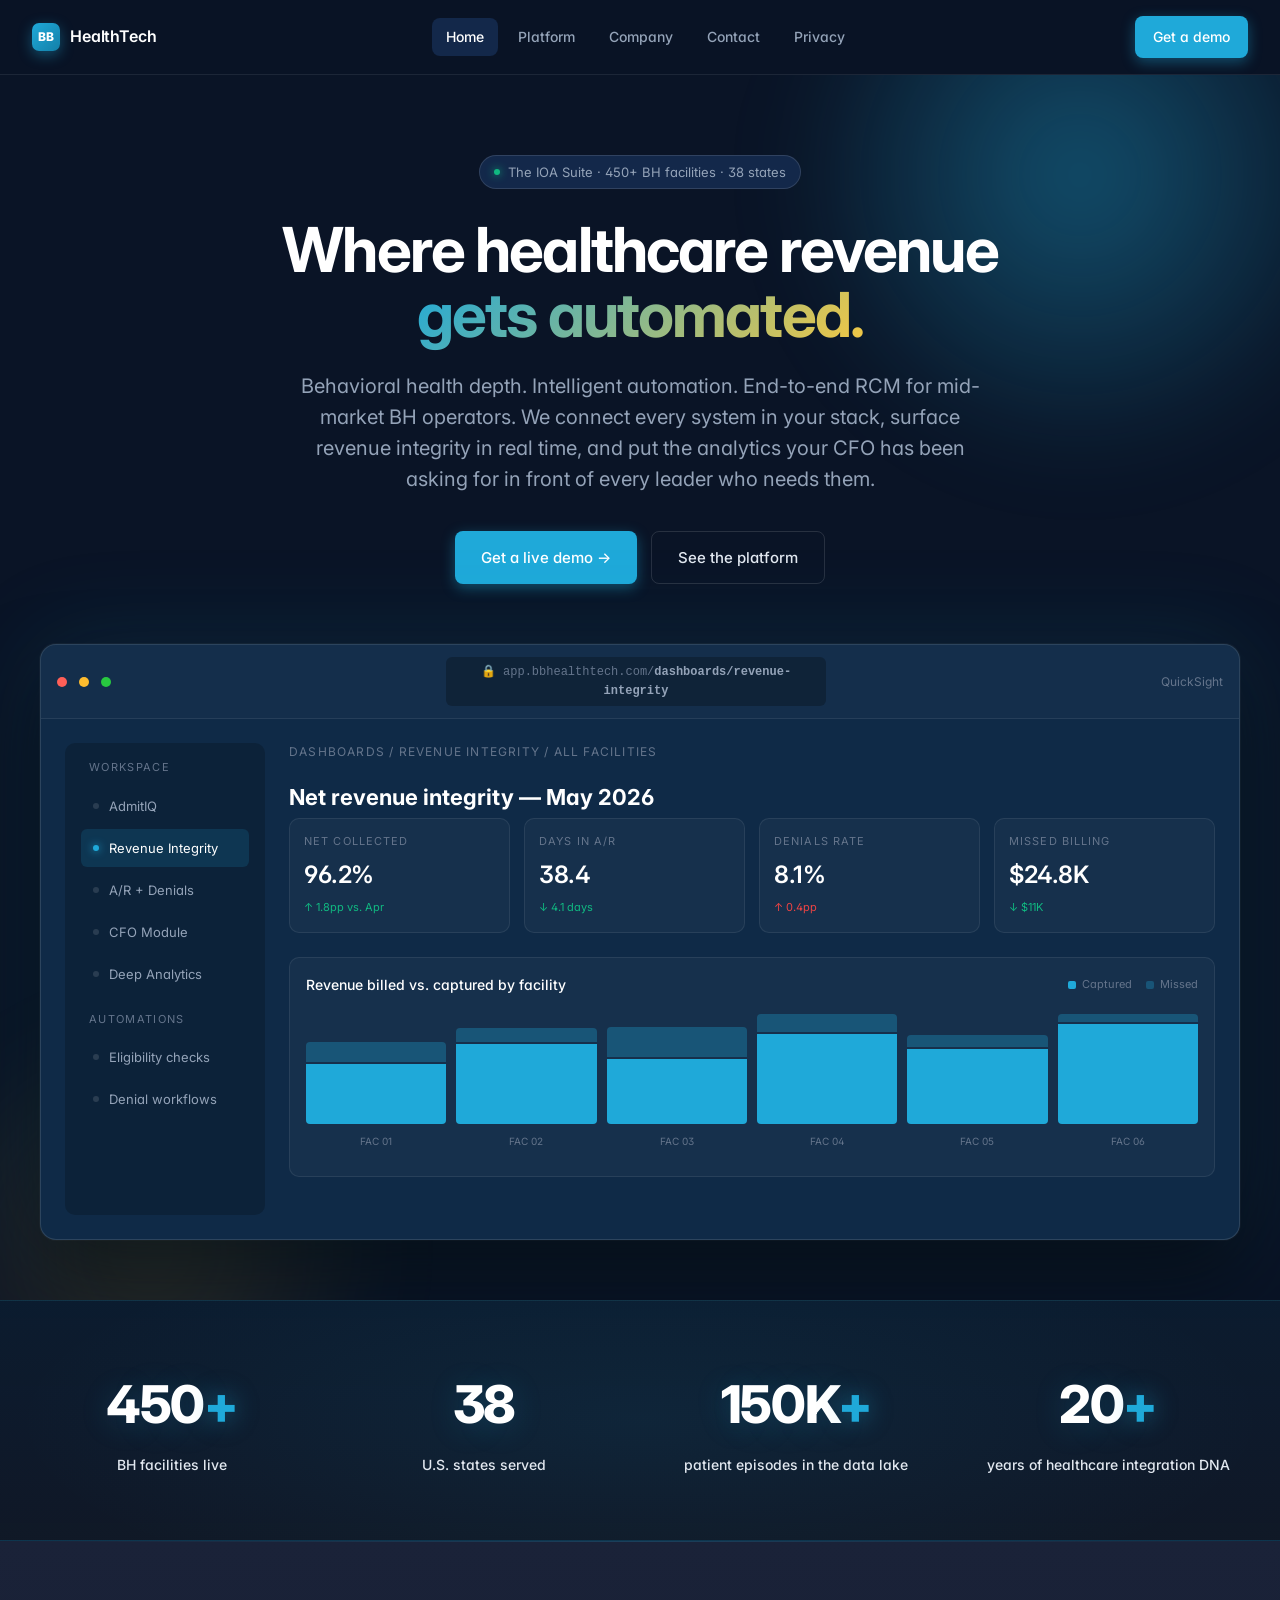
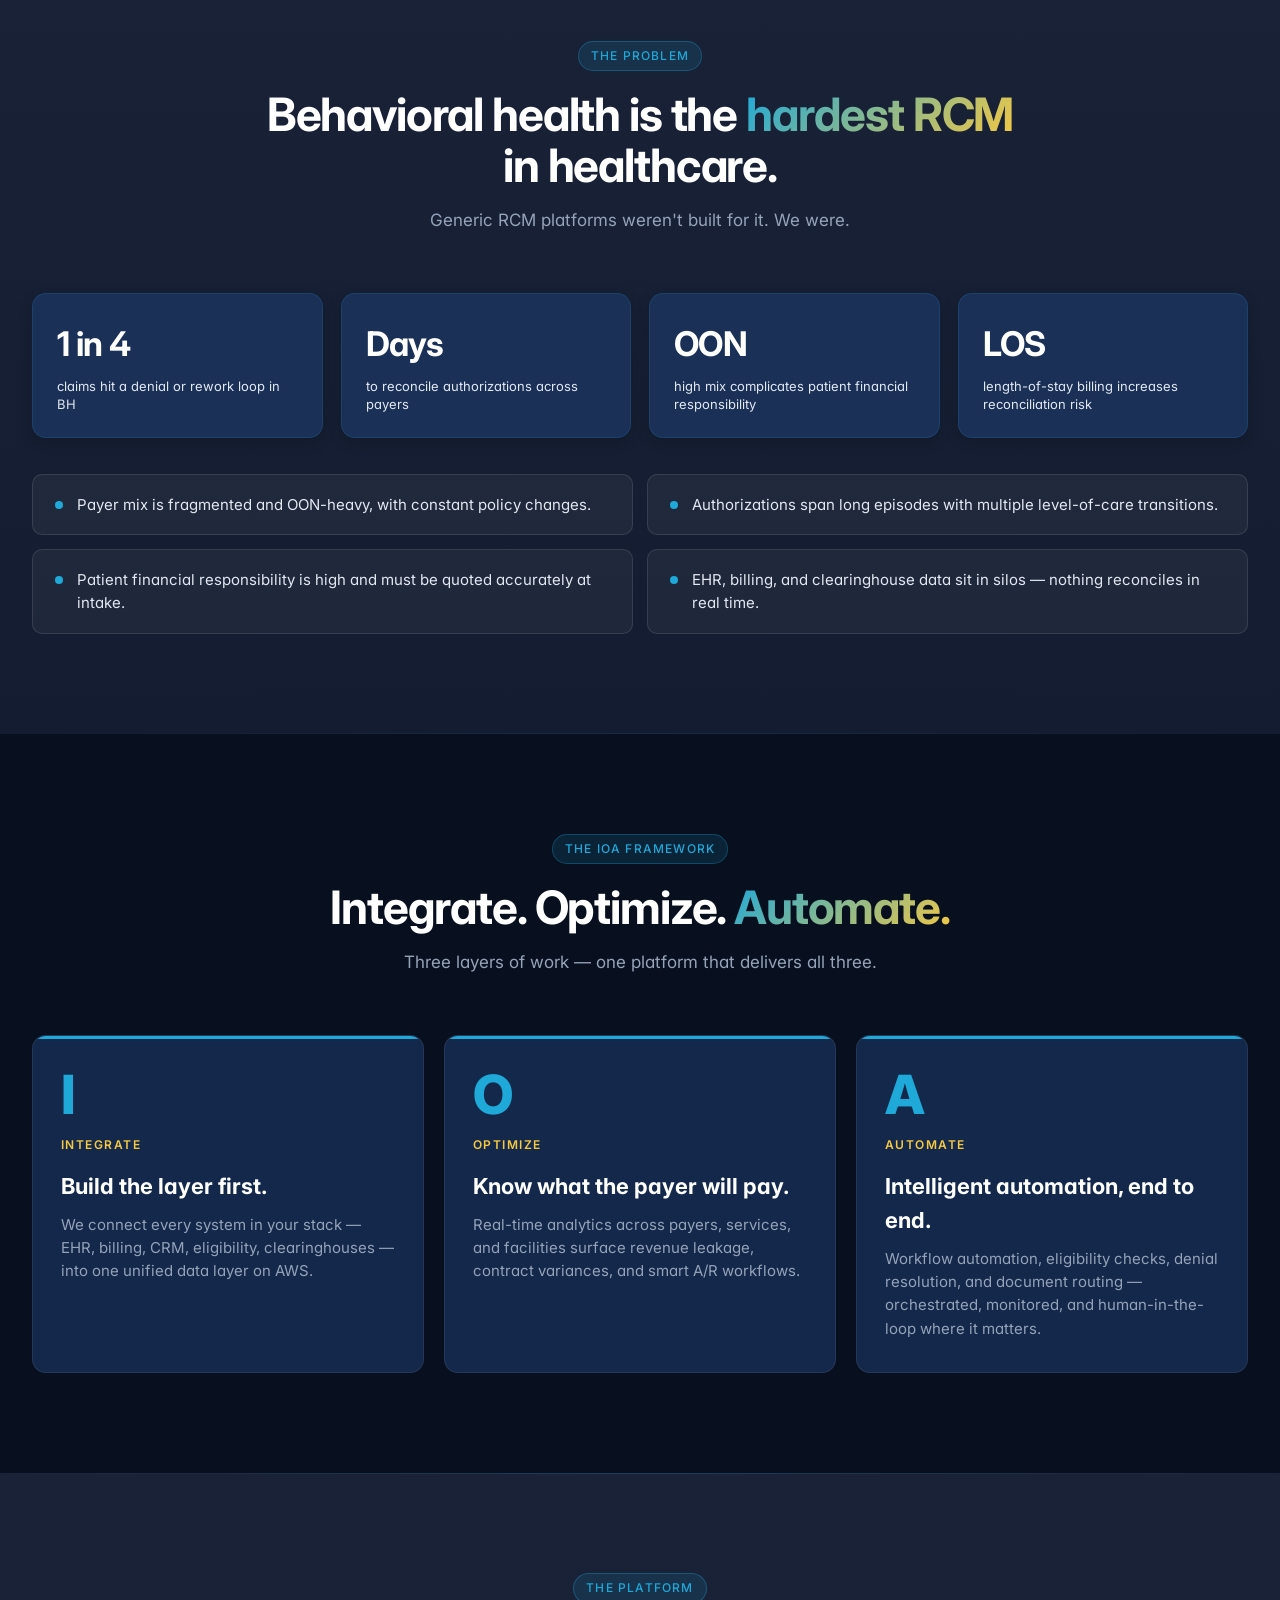
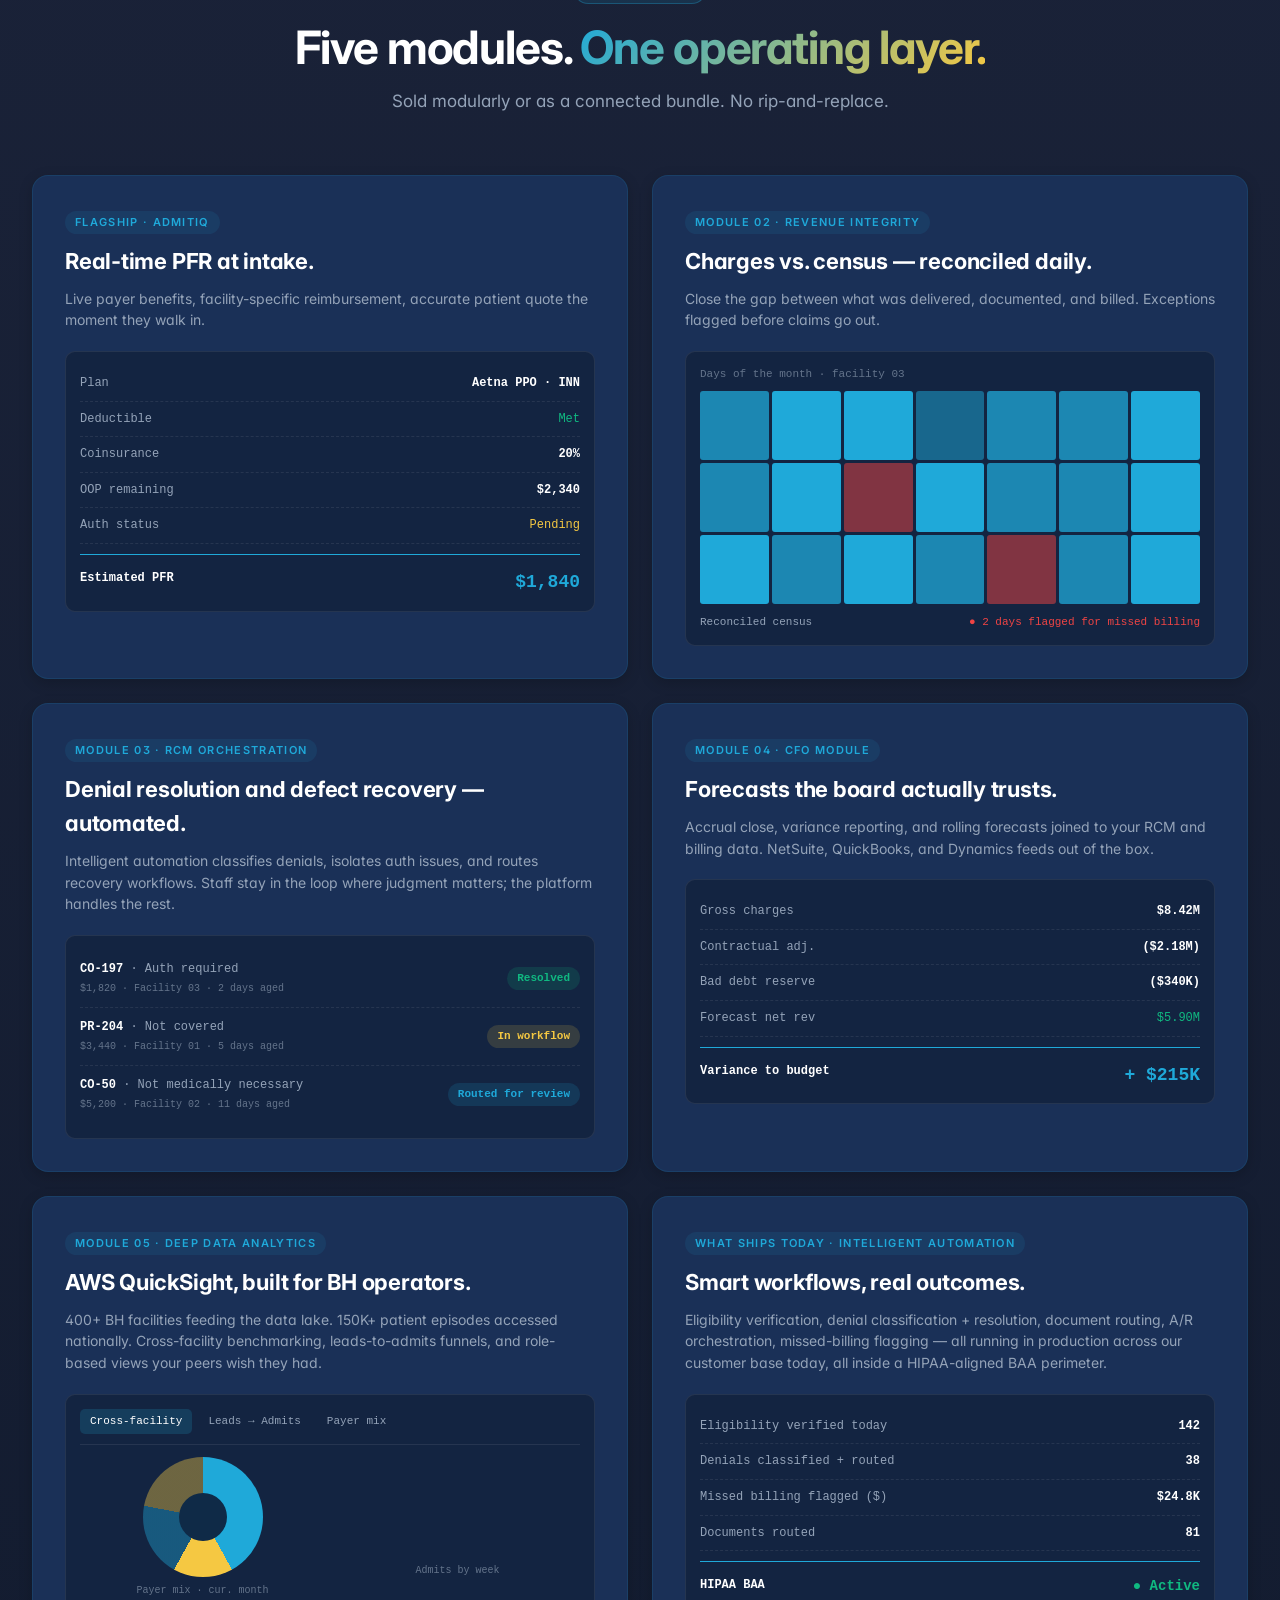
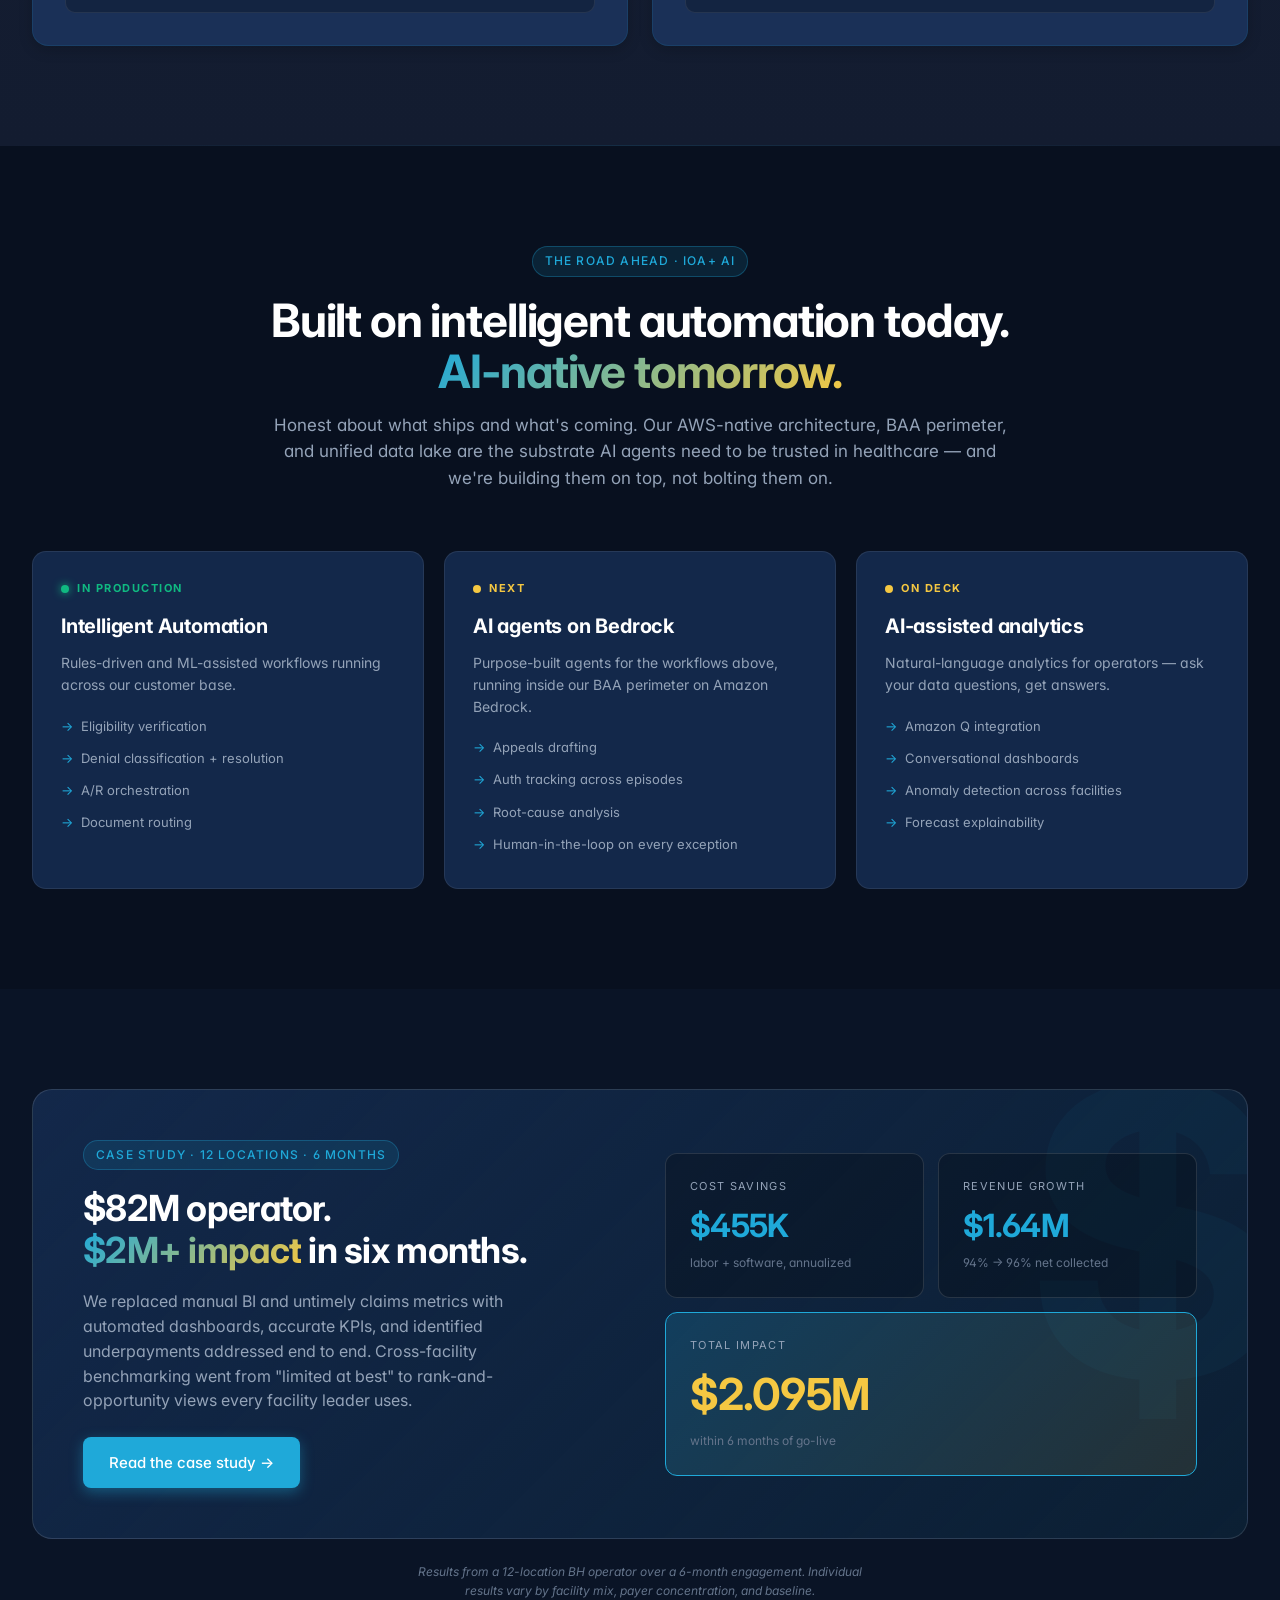
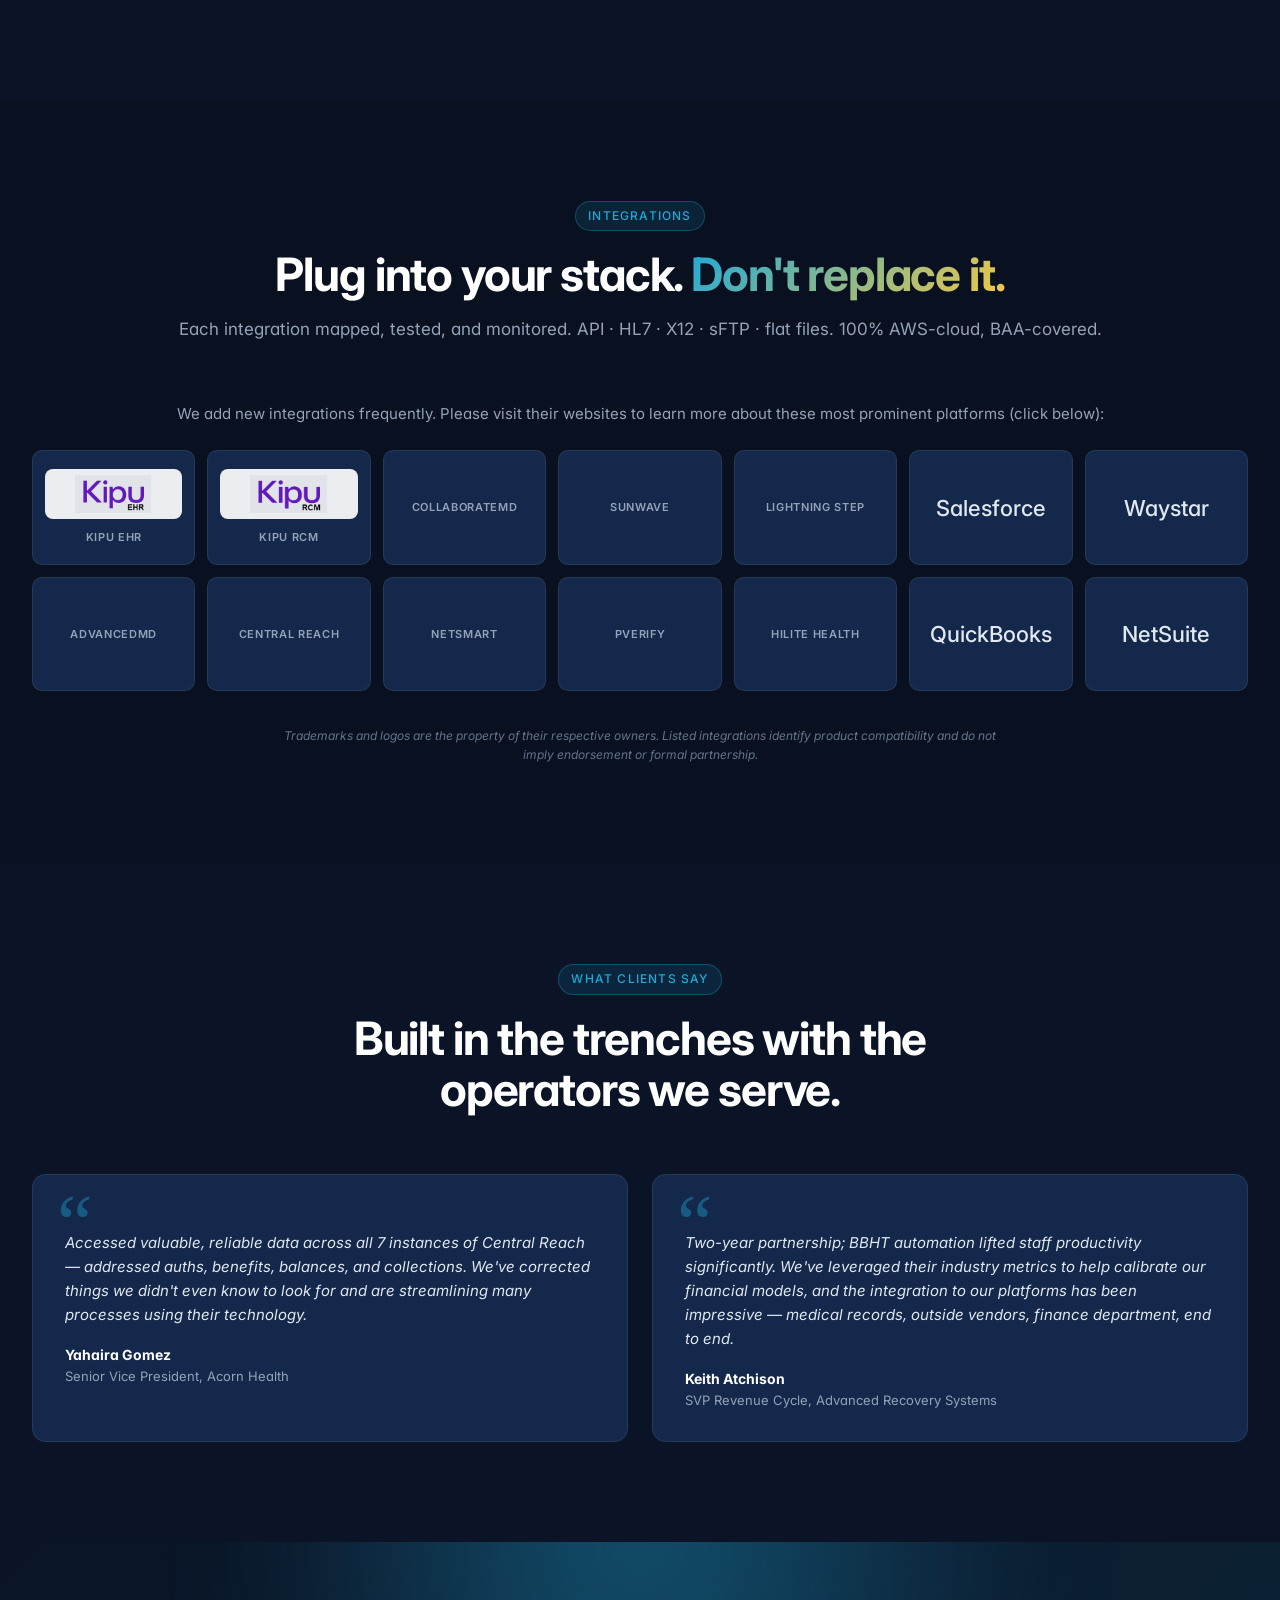
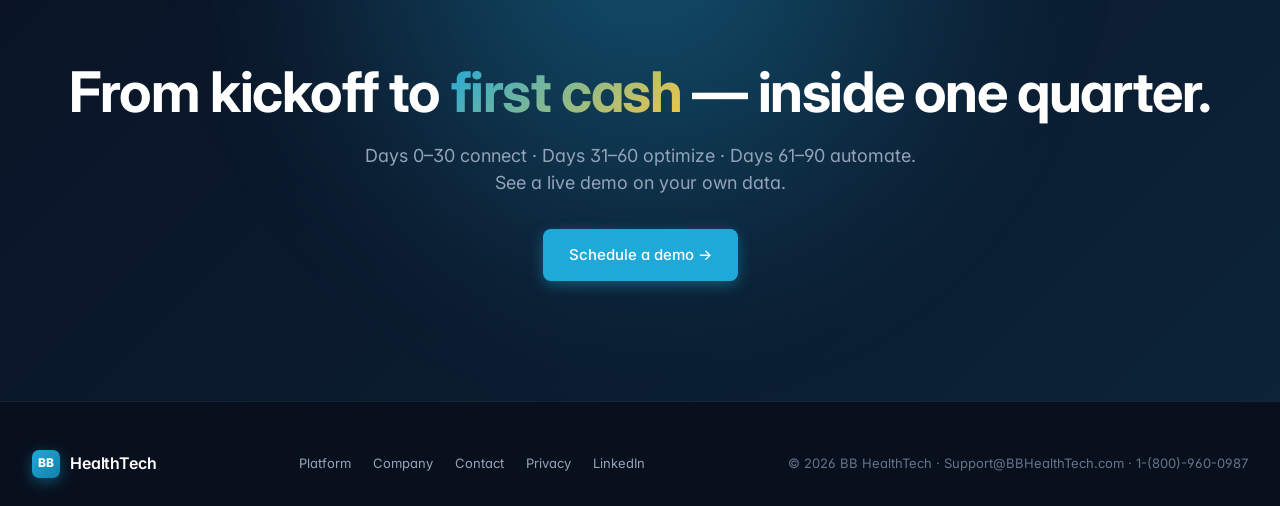
==== index.html @ cbfa1756 "v1.5 — lift Trust / Problem / Modules sections for readability; preserve hero + dashboard" ====
<!doctype html>
<html lang="en">
<head>
<meta charset="utf-8">
<meta name="viewport" content="width=device-width,initial-scale=1">
<title>BB HealthTech — Behavioral health RCM, intelligently automated.</title>
<meta name="description" content="BB HealthTech (BBHT) is the connected operating layer for mid-market behavioral health. 450+ facilities live. Intelligent automation, deep analytics, AWS-native, BAA-covered.">
<meta property="og:title" content="BB HealthTech — Behavioral health RCM, intelligently automated.">
<meta property="og:description" content="The IOA Suite — integrate, optimize, automate behavioral health revenue cycle. 450+ facilities, 38 states, 20+ years of integration DNA.">
<meta property="og:type" content="website">
<meta property="og:url" content="https://www.bbhealthtech.com/">
<link rel="canonical" href="https://www.bbhealthtech.com/">
<link rel="stylesheet" href="styles.css?v=17">
<link href="https://fonts.googleapis.com/css2?family=Inter:wght@400;500;600;700&display=swap" rel="stylesheet">
</head>
<body>

<nav>
  <div class="nav-inner">
    <a href="/" class="logo"><div class="logo-mark">BB</div>HealthTech</a>
    <div class="nav-links">
      <a href="/" class="active">Home</a>
      <a href="platform.html">Platform</a>
      <a href="company.html">Company</a>
      <a href="contact.html">Contact</a>
      <a href="privacy.html">Privacy</a>
    </div>
    <div class="nav-cta">
      <a class="btn btn-primary" href="contact.html">Get a demo</a>
    </div>
  </div>
</nav>

<!-- HERO -->
<header class="hero">
  <div class="hero-bg"></div>
  <div class="container">
    <div class="hero-inner">
      <span class="hero-chip"><span class="dot"></span>The IOA Suite · 450+ BH facilities · 38 states</span>
      <h1>Where healthcare revenue<br><span class="grad">gets automated.</span></h1>
      <p class="sub">Behavioral health depth. Intelligent automation. End-to-end RCM for mid-market BH operators. We connect every system in your stack, surface revenue integrity in real time, and put the analytics your CFO has been asking for in front of every leader who needs them.</p>
      <div class="hero-actions">
        <a class="btn btn-primary btn-lg" href="contact.html">Get a live demo →</a>
        <a class="btn btn-ghost btn-lg" href="platform.html">See the platform</a>
      </div>
    </div>

    <!-- Product screenshot mockup — real dashboard, not slideware -->
    <div class="product-shot">
      <div class="ps-chrome">
        <div class="ps-dot r"></div><div class="ps-dot y"></div><div class="ps-dot g"></div>
        <div class="ps-url">🔒 app.bbhealthtech.com/<b>dashboards/revenue-integrity</b></div>
        <div style="font-size:12px;color:var(--text-3)">QuickSight</div>
      </div>
      <div class="ps-body">
        <div class="ps-side">
          <div class="ttl">Workspace</div>
          <div class="it">AdmitIQ</div>
          <div class="it active">Revenue Integrity</div>
          <div class="it">A/R + Denials</div>
          <div class="it">CFO Module</div>
          <div class="it">Deep Analytics</div>
          <div class="ttl" style="margin-top:18px">Automations</div>
          <div class="it">Eligibility checks</div>
          <div class="it">Denial workflows</div>
        </div>
        <div class="ps-main">
          <div class="crumb">Dashboards / Revenue Integrity / All facilities</div>
          <h2>Net revenue integrity — May 2026</h2>
          <div class="kpi-row">
            <div class="kpi"><div class="lbl">Net collected</div><div class="v">96.2%</div><div class="d">↑ 1.8pp vs. Apr</div></div>
            <div class="kpi"><div class="lbl">Days in A/R</div><div class="v">38.4</div><div class="d">↓ 4.1 days</div></div>
            <div class="kpi"><div class="lbl">Denials rate</div><div class="v">8.1%</div><div class="d bad">↑ 0.4pp</div></div>
            <div class="kpi"><div class="lbl">Missed billing</div><div class="v">$24.8K</div><div class="d">↓ $11K</div></div>
          </div>
          <div class="chart">
            <div class="chart-head">
              <div class="chart-title">Revenue billed vs. captured by facility</div>
              <div class="chart-legend"><span><i style="background:var(--cyan)"></i>Captured</span><span><i style="background:rgba(31,169,217,.3)"></i>Missed</span></div>
            </div>
            <div class="bars">
              <div class="bar"><div class="stack"><div class="s2"></div><div class="s1"></div></div><div class="lab">FAC 01</div></div>
              <div class="bar"><div class="stack"><div class="s2"></div><div class="s1"></div></div><div class="lab">FAC 02</div></div>
              <div class="bar"><div class="stack"><div class="s2"></div><div class="s1"></div></div><div class="lab">FAC 03</div></div>
              <div class="bar"><div class="stack"><div class="s2"></div><div class="s1"></div></div><div class="lab">FAC 04</div></div>
              <div class="bar"><div class="stack"><div class="s2"></div><div class="s1"></div></div><div class="lab">FAC 05</div></div>
              <div class="bar"><div class="stack"><div class="s2"></div><div class="s1"></div></div><div class="lab">FAC 06</div></div>
            </div>
          </div>
        </div>
      </div>
    </div>
  </div>
</header>

<!-- TRUST -->
<div class="trust">
  <div class="container trust-grid">
    <div><div class="v">450<span class="accent">+</span></div><div class="l">BH facilities live</div></div>
    <div><div class="v">38</div><div class="l">U.S. states served</div></div>
    <div><div class="v">150K<span class="accent">+</span></div><div class="l">patient episodes in the data lake</div></div>
    <div><div class="v">20<span class="accent">+</span></div><div class="l">years of healthcare integration DNA</div></div>
  </div>
</div>

<!-- PROBLEM -->
<section class="section-lift">
  <div class="container">
    <div class="section-head">
      <span class="eyebrow">The Problem</span>
      <h2>Behavioral health is the <span class="grad">hardest RCM</span> in healthcare.</h2>
      <p>Generic RCM platforms weren't built for it. We were.</p>
    </div>
    <div class="problem-grid">
      <div class="problem-card"><div class="big">1 in 4<span class="accent"></span></div><div class="lbl">claims hit a denial or rework loop in BH</div></div>
      <div class="problem-card"><div class="big">Days</div><div class="lbl">to reconcile authorizations across payers</div></div>
      <div class="problem-card"><div class="big">OON</div><div class="lbl">high mix complicates patient financial responsibility</div></div>
      <div class="problem-card"><div class="big">LOS</div><div class="lbl">length-of-stay billing increases reconciliation risk</div></div>
    </div>
    <div class="problem-list">
      <div class="row"><div class="dot"></div><p>Payer mix is fragmented and OON-heavy, with constant policy changes.</p></div>
      <div class="row"><div class="dot"></div><p>Authorizations span long episodes with multiple level-of-care transitions.</p></div>
      <div class="row"><div class="dot"></div><p>Patient financial responsibility is high and must be quoted accurately at intake.</p></div>
      <div class="row"><div class="dot"></div><p>EHR, billing, and clearinghouse data sit in silos — nothing reconciles in real time.</p></div>
    </div>
  </div>
</section>

<!-- IOA FRAMEWORK -->
<section class="ioa-frame">
  <div class="container">
    <div class="section-head">
      <span class="eyebrow">The IOA Framework</span>
      <h2>Integrate. Optimize. <span class="grad">Automate.</span></h2>
      <p>Three layers of work — one platform that delivers all three.</p>
    </div>
    <div class="ioa-grid">
      <div class="ioa-card">
        <div class="letter">I</div>
        <div class="sub">Integrate</div>
        <h3>Build the layer first.</h3>
        <p>We connect every system in your stack — EHR, billing, CRM, eligibility, clearinghouses — into one unified data layer on AWS.</p>
      </div>
      <div class="ioa-card">
        <div class="letter">O</div>
        <div class="sub">Optimize</div>
        <h3>Know what the payer will pay.</h3>
        <p>Real-time analytics across payers, services, and facilities surface revenue leakage, contract variances, and smart A/R workflows.</p>
      </div>
      <div class="ioa-card">
        <div class="letter">A</div>
        <div class="sub">Automate</div>
        <h3>Intelligent automation, end to end.</h3>
        <p>Workflow automation, eligibility checks, denial resolution, and document routing — orchestrated, monitored, and human-in-the-loop where it matters.</p>
      </div>
    </div>
  </div>
</section>

<!-- MODULES with product mocks -->
<section class="section-lift">
  <div class="container">
    <div class="section-head">
      <span class="eyebrow">The Platform</span>
      <h2>Five modules. <span class="grad">One operating layer.</span></h2>
      <p>Sold modularly or as a connected bundle. No rip-and-replace.</p>
    </div>
    <div class="features">

      <!-- AdmitIQ -->
      <div class="feature">
        <span class="badge">Flagship · AdmitIQ</span>
        <h3>Real-time PFR at intake.</h3>
        <p>Live payer benefits, facility-specific reimbursement, accurate patient quote the moment they walk in.</p>
        <div class="mock">
          <div class="mock-row"><span>Plan</span><b>Aetna PPO · INN</b></div>
          <div class="mock-row"><span>Deductible</span><span class="ok">Met</span></div>
          <div class="mock-row"><span>Coinsurance</span><b>20%</b></div>
          <div class="mock-row"><span>OOP remaining</span><b>$2,340</b></div>
          <div class="mock-row"><span>Auth status</span><span class="warn">Pending</span></div>
          <div class="pfr-total"><span>Estimated PFR</span><span>$1,840</span></div>
        </div>
      </div>

      <!-- Revenue Integrity -->
      <div class="feature">
        <span class="badge">Module 02 · Revenue Integrity</span>
        <h3>Charges vs. census — reconciled daily.</h3>
        <p>Close the gap between what was delivered, documented, and billed. Exceptions flagged before claims go out.</p>
        <div class="mock">
          <div style="font-size:11px;color:var(--text-3);margin-bottom:8px">Days of the month · facility 03</div>
          <div class="census-grid">
            <div class="c l3"></div><div class="c l4"></div><div class="c l4"></div><div class="c l2"></div><div class="c l3"></div><div class="c l3"></div><div class="c l4"></div>
            <div class="c l3"></div><div class="c l4"></div><div class="c miss"></div><div class="c l4"></div><div class="c l3"></div><div class="c l3"></div><div class="c l4"></div>
            <div class="c l4"></div><div class="c l3"></div><div class="c l4"></div><div class="c l3"></div><div class="c miss"></div><div class="c l3"></div><div class="c l4"></div>
          </div>
          <div class="census-foot"><span>Reconciled census</span><span style="color:var(--red)">● 2 days flagged for missed billing</span></div>
        </div>
      </div>

      <!-- RCM Orchestration / Denials -->
      <div class="feature">
        <span class="badge">Module 03 · RCM Orchestration</span>
        <h3>Denial resolution and defect recovery — automated.</h3>
        <p>Intelligent automation classifies denials, isolates auth issues, and routes recovery workflows. Staff stay in the loop where judgment matters; the platform handles the rest.</p>
        <div class="mock denials-list">
          <div class="d-it"><div><b style="color:#fff">CO-197</b> · Auth required<br><span style="font-size:10px;color:var(--text-3)">$1,820 · Facility 03 · 2 days aged</span></div><span class="pill resolved">Resolved</span></div>
          <div class="d-it"><div><b style="color:#fff">PR-204</b> · Not covered<br><span style="font-size:10px;color:var(--text-3)">$3,440 · Facility 01 · 5 days aged</span></div><span class="pill workflow">In workflow</span></div>
          <div class="d-it"><div><b style="color:#fff">CO-50</b> · Not medically necessary<br><span style="font-size:10px;color:var(--text-3)">$5,200 · Facility 02 · 11 days aged</span></div><span class="pill review">Routed for review</span></div>
        </div>
      </div>

      <!-- CFO Module -->
      <div class="feature">
        <span class="badge">Module 04 · CFO Module</span>
        <h3>Forecasts the board actually trusts.</h3>
        <p>Accrual close, variance reporting, and rolling forecasts joined to your RCM and billing data. NetSuite, QuickBooks, and Dynamics feeds out of the box.</p>
        <div class="mock">
          <div class="mock-row"><span>Gross charges</span><b>$8.42M</b></div>
          <div class="mock-row"><span>Contractual adj.</span><b>($2.18M)</b></div>
          <div class="mock-row"><span>Bad debt reserve</span><b>($340K)</b></div>
          <div class="mock-row"><span>Forecast net rev</span><span class="ok">$5.90M</span></div>
          <div class="pfr-total"><span>Variance to budget</span><span>+ $215K</span></div>
        </div>
      </div>

      <!-- Deep Data Analytics — PROMOTED -->
      <div class="feature">
        <span class="badge">Module 05 · Deep Data Analytics</span>
        <h3>AWS QuickSight, built for BH operators.</h3>
        <p>400+ BH facilities feeding the data lake. 150K+ patient episodes accessed nationally. Cross-facility benchmarking, leads-to-admits funnels, and role-based views your peers wish they had.</p>
        <div class="mock qs-mock">
          <div class="qs-tabs">
            <div class="qs-tab active">Cross-facility</div>
            <div class="qs-tab">Leads → Admits</div>
            <div class="qs-tab">Payer mix</div>
          </div>
          <div class="qs-chart-row">
            <div><div class="qs-pie"></div><div style="font-size:10px;color:var(--text-3);text-align:center;margin-top:6px">Payer mix · cur. month</div></div>
            <div><div class="qs-bars"><div class="b"></div><div class="b hi"></div><div class="b"></div><div class="b hi"></div><div class="b"></div><div class="b hi"></div><div class="b"></div><div class="b hi"></div></div><div style="font-size:10px;color:var(--text-3);text-align:center;margin-top:6px">Admits by week</div></div>
          </div>
        </div>
      </div>

      <!-- IA Today -->
      <div class="feature">
        <span class="badge">What ships today · Intelligent Automation</span>
        <h3>Smart workflows, real outcomes.</h3>
        <p>Eligibility verification, denial classification + resolution, document routing, A/R orchestration, missed-billing flagging — all running in production across our customer base today, all inside a HIPAA-aligned BAA perimeter.</p>
        <div class="mock">
          <div class="mock-row"><span>Eligibility verified today</span><b>142</b></div>
          <div class="mock-row"><span>Denials classified + routed</span><b>38</b></div>
          <div class="mock-row"><span>Missed billing flagged ($)</span><b>$24.8K</b></div>
          <div class="mock-row"><span>Documents routed</span><b>81</b></div>
          <div class="pfr-total"><span>HIPAA BAA</span><span style="color:var(--green);font-size:14px">● Active</span></div>
        </div>
      </div>

    </div>
  </div>
</section>

<!-- AI ROADMAP -->
<section class="ioa-frame">
  <div class="container">
    <div class="section-head">
      <span class="eyebrow">The Road Ahead · IOA+ AI</span>
      <h2>Built on intelligent automation today. <span class="grad">AI-native tomorrow.</span></h2>
      <p>Honest about what ships and what's coming. Our AWS-native architecture, BAA perimeter, and unified data lake are the substrate AI agents need to be trusted in healthcare — and we're building them on top, not bolting them on.</p>
    </div>
    <div class="roadmap">
      <div class="rm-card now">
        <div class="when">In production</div>
        <h3>Intelligent Automation</h3>
        <p>Rules-driven and ML-assisted workflows running across our customer base.</p>
        <ul>
          <li>Eligibility verification</li>
          <li>Denial classification + resolution</li>
          <li>A/R orchestration</li>
          <li>Document routing</li>
        </ul>
      </div>
      <div class="rm-card">
        <div class="when">Next</div>
        <h3>AI agents on Bedrock</h3>
        <p>Purpose-built agents for the workflows above, running inside our BAA perimeter on Amazon Bedrock.</p>
        <ul>
          <li>Appeals drafting</li>
          <li>Auth tracking across episodes</li>
          <li>Root-cause analysis</li>
          <li>Human-in-the-loop on every exception</li>
        </ul>
      </div>
      <div class="rm-card">
        <div class="when">On deck</div>
        <h3>AI-assisted analytics</h3>
        <p>Natural-language analytics for operators — ask your data questions, get answers.</p>
        <ul>
          <li>Amazon Q integration</li>
          <li>Conversational dashboards</li>
          <li>Anomaly detection across facilities</li>
          <li>Forecast explainability</li>
        </ul>
      </div>
    </div>
  </div>
</section>

<!-- CASE STUDY -->
<section>
  <div class="container">
    <div class="case-card">
      <div class="case-text">
        <span class="eyebrow-pill">Case study · 12 locations · 6 months</span>
        <h3>$82M operator.<br><span class="grad">$2M+ impact</span> in six months.</h3>
        <p>We replaced manual BI and untimely claims metrics with automated dashboards, accurate KPIs, and identified underpayments addressed end to end. Cross-facility benchmarking went from "limited at best" to rank-and-opportunity views every facility leader uses.</p>
        <a href="company.html#case-study" class="btn btn-primary btn-lg">Read the case study →</a>
      </div>
      <div class="case-nums">
        <div class="item"><div class="lbl">Cost savings</div><div class="v">$455K</div><div class="sub">labor + software, annualized</div></div>
        <div class="item"><div class="lbl">Revenue growth</div><div class="v">$1.64M</div><div class="sub">94% → 96% net collected</div></div>
        <div class="item big"><div class="lbl">Total impact</div><div class="v">$2.095M</div><div class="sub">within 6 months of go-live</div></div>
      </div>
    </div>
    <p class="case-disclaimer" style="text-align:center;margin:24px auto 0">Results from a 12-location BH operator over a 6-month engagement. Individual results vary by facility mix, payer concentration, and baseline.</p>
  </div>
</section>

<!-- INTEGRATIONS -->
<section class="integ-section">
  <div class="container">
    <div class="section-head">
      <span class="eyebrow">Integrations</span>
      <h2>Plug into your stack. <span class="grad">Don't replace it.</span></h2>
      <p>Each integration mapped, tested, and monitored. API · HL7 · X12 · sFTP · flat files. 100% AWS-cloud, BAA-covered.</p>
    </div>
    <p class="integ-intro">We add new integrations frequently. Please visit their websites to learn more about these most prominent platforms (click below):</p>
    <div class="integ-marquee">
      <a class="integ-chip" href="https://kipuhealth.com/" target="_blank" rel="noopener"><img src="logos/KIPU%20EHR.png" alt="Kipu EHR" onerror="this.remove()"><span class="name">Kipu EHR</span></a>
      <a class="integ-chip" href="https://kipuhealth.com/" target="_blank" rel="noopener"><img src="logos/KIPU%20RCM.png" alt="Kipu RCM" onerror="this.remove()"><span class="name">Kipu RCM</span></a>
      <a class="integ-chip" href="https://www.collaboratemd.com/" target="_blank" rel="noopener"><img src="https://www.collaboratemd.com/wp-content/uploads/2026/03/2026_CMDbyEH_Logo_Master_-by-EH-FullColor.png" alt="CollaborateMD" onerror="this.remove()"><span class="name">CollaborateMD</span></a>
      <a class="integ-chip" href="https://sunwavehealth.com/" target="_blank" rel="noopener"><span class="logo-card"><img src="https://www.sunwavehealth.com/wp-content/uploads/2024/07/Sunwave-Health-Logo-150px.png" alt="Sunwave" onerror="this.parentElement.remove()"></span><span class="name">Sunwave</span></a>
      <a class="integ-chip" href="https://lightningstep.com/" target="_blank" rel="noopener"><img src="https://cdn.prod.website-files.com/67d82b611bf9d5cc71bb556d/67d843101156d984fc4d166d_ls-logo-header.svg" alt="Lightning Step" onerror="this.remove()"><span class="name">Lightning Step</span></a>
      <a class="integ-chip text-only" href="https://www.salesforce.com/" target="_blank" rel="noopener"><span class="name">Salesforce</span></a>
      <a class="integ-chip text-only" href="https://www.waystar.com/" target="_blank" rel="noopener"><span class="name">Waystar</span></a>
      <a class="integ-chip" href="https://www.advancedmd.com/" target="_blank" rel="noopener"><img src="https://www.advancedmd.com/wp-content/uploads/2026/03/advancedmd-logo-wordmark.svg" alt="AdvancedMD" onerror="this.remove()"><span class="name">AdvancedMD</span></a>
      <a class="integ-chip" href="https://centralreach.com/" target="_blank" rel="noopener"><img src="https://centralreach.com/wp-content/uploads/2022/04/logo-centralreach.svg" alt="Central Reach" onerror="this.remove()"><span class="name">Central Reach</span></a>
      <a class="integ-chip" href="https://www.ntst.com/" target="_blank" rel="noopener"><img src="https://www.ntst.com/-/media/logos/netsmart/logo-netsmart-color.svg" alt="Netsmart" onerror="this.remove()"><span class="name">Netsmart</span></a>
      <a class="integ-chip" href="https://www.pverify.com/" target="_blank" rel="noopener"><img src="https://pverify.com/wp-content/uploads/2024/12/pVerify%E2%84%A2_Logo_Color.png" alt="pVerify" onerror="this.remove()"><span class="name">pVerify</span></a>
      <a class="integ-chip" href="https://hilitehealth.com/" target="_blank" rel="noopener"><img src="https://hilitehealth.com/assets/hilite-logo-CnmSh60t.png" alt="HiLite Health" onerror="this.remove()"><span class="name">HiLite Health</span></a>
      <a class="integ-chip text-only" href="https://quickbooks.intuit.com/" target="_blank" rel="noopener"><span class="name">QuickBooks</span></a>
      <a class="integ-chip text-only" href="https://www.netsuite.com/" target="_blank" rel="noopener"><span class="name">NetSuite</span></a>
    </div>
    <p class="integ-disclaimer">Trademarks and logos are the property of their respective owners. Listed integrations identify product compatibility and do not imply endorsement or formal partnership.</p>
  </div>
</section>

<!-- TESTIMONIALS -->
<section>
  <div class="container">
    <div class="section-head">
      <span class="eyebrow">What clients say</span>
      <h2>Built in the trenches with the operators we serve.</h2>
    </div>
    <div class="testimonial-grid">
      <div class="testimonial">
        <p>Accessed valuable, reliable data across all 7 instances of Central Reach — addressed auths, benefits, balances, and collections. We've corrected things we didn't even know to look for and are streamlining many processes using their technology.</p>
        <div class="who"><b>Yahaira Gomez</b>Senior Vice President, Acorn Health</div>
      </div>
      <div class="testimonial">
        <p>Two-year partnership; BBHT automation lifted staff productivity significantly. We've leveraged their industry metrics to help calibrate our financial models, and the integration to our platforms has been impressive — medical records, outside vendors, finance department, end to end.</p>
        <div class="who"><b>Keith Atchison</b>SVP Revenue Cycle, Advanced Recovery Systems</div>
      </div>
    </div>
  </div>
</section>

<!-- CTA -->
<section class="cta">
  <div class="container cta-inner">
    <h2>From kickoff to <span class="grad">first cash</span> — inside one quarter.</h2>
    <p>Days 0–30 connect · Days 31–60 optimize · Days 61–90 automate. See a live demo on your own data.</p>
    <a href="contact.html" class="btn btn-primary btn-lg">Schedule a demo →</a>
  </div>
</section>

<footer>
  <div class="container foot">
    <div class="logo"><div class="logo-mark">BB</div>HealthTech</div>
    <div class="foot-links">
      <a href="platform.html">Platform</a>
      <a href="company.html">Company</a>
      <a href="contact.html">Contact</a>
      <a href="privacy.html">Privacy</a>
      <a href="https://www.linkedin.com/company/bbhealthtech/" target="_blank" rel="noopener">LinkedIn</a>
    </div>
    <div>© 2026 BB HealthTech · Support@BBHealthTech.com · 1-(800)-960-0987</div>
  </div>
</footer>

</body>
</html>
---- styles.css ----
/* ===========================================================
   BB HealthTech — v1.0 static site
   Direction C aesthetic; brand: navy/cyan/gold on dark
   =========================================================== */

:root{
  --bg:#0A1426;
  --bg-2:#0F2A47;
  --surface:#13284A;
  --surface-2:#1A3057;
  --cyan:#1FA9D9;
  --cyan-dim:#1690bb;
  --cyan-glow:rgba(31,169,217,.4);
  --gold:#F5C842;
  --green:#10B981;
  --red:#EF4444;
  --text:#E2E8F0;
  --text-2:#94A3B8;
  --text-3:#64748B;
  --line:rgba(255,255,255,.08);
  --line-2:rgba(255,255,255,.12);
}

*{box-sizing:border-box}
html,body{margin:0;padding:0;background:var(--bg);color:var(--text);font-family:"Inter",-apple-system,BlinkMacSystemFont,"Segoe UI",Helvetica,Arial,sans-serif;line-height:1.55;-webkit-font-smoothing:antialiased}
body{font-feature-settings:"ss01","cv11";overflow-x:hidden}
a{color:inherit;text-decoration:none}
img{max-width:100%;display:block}

.container{max-width:1280px;margin:0 auto;padding:0 32px;position:relative}
.narrow{max-width:880px;margin:0 auto;padding:0 32px}

/* ---------- NAV ---------- */
nav{position:sticky;top:0;z-index:100;background:rgba(10,20,38,.82);backdrop-filter:blur(20px);-webkit-backdrop-filter:blur(20px);border-bottom:1px solid var(--line)}
.nav-inner{display:flex;align-items:center;justify-content:space-between;padding:16px 32px;max-width:1280px;margin:0 auto}
.logo{display:flex;align-items:center;gap:10px;font-weight:600;font-size:16px;color:#fff;letter-spacing:-.01em}
.logo-mark{width:28px;height:28px;border-radius:7px;background:linear-gradient(135deg,var(--cyan),#1380a8);display:grid;place-items:center;font-weight:800;color:#fff;font-size:12px;box-shadow:0 4px 14px var(--cyan-glow)}
.nav-links{display:flex;gap:6px}
.nav-links a{padding:8px 14px;border-radius:8px;font-size:14px;color:var(--text-2);transition:all .15s;font-weight:500}
.nav-links a:hover,.nav-links a.active{background:var(--surface);color:#fff}
.nav-cta{display:flex;gap:10px;align-items:center}

/* ---------- BUTTONS ---------- */
.btn{display:inline-flex;align-items:center;gap:8px;padding:10px 18px;border-radius:8px;font-size:14px;font-weight:500;cursor:pointer;transition:all .15s;border:none;font-family:inherit}
.btn-primary{background:var(--cyan);color:#fff;box-shadow:0 4px 14px var(--cyan-glow)}
.btn-primary:hover{background:var(--cyan-dim);transform:translateY(-1px)}
.btn-ghost{color:var(--text);border:1px solid var(--line-2);background:transparent}
.btn-ghost:hover{background:var(--surface);border-color:var(--cyan)}
.btn-lg{padding:14px 26px;font-size:15px}

/* ---------- HERO ---------- */
.hero{padding:80px 0 60px;position:relative;overflow:hidden}
.hero-bg{position:absolute;inset:0;pointer-events:none;z-index:0}
.hero-bg::before{content:"";position:absolute;width:600px;height:600px;border-radius:50%;background:radial-gradient(circle,var(--cyan-glow),transparent 70%);top:-200px;right:-100px;filter:blur(40px)}
.hero-bg::after{content:"";position:absolute;width:500px;height:500px;border-radius:50%;background:radial-gradient(circle,rgba(245,200,66,.15),transparent 70%);bottom:-200px;left:-100px;filter:blur(40px)}
.hero-inner{position:relative;z-index:1;text-align:center;max-width:900px;margin:0 auto 60px}
.hero-chip{display:inline-flex;align-items:center;gap:8px;padding:6px 14px;background:var(--surface);border:1px solid var(--line-2);border-radius:999px;font-size:13px;color:var(--text-2);margin-bottom:28px}
.hero-chip .dot{width:6px;height:6px;border-radius:50%;background:var(--green);box-shadow:0 0 8px var(--green)}
.hero h1{font-size:62px;line-height:1.05;letter-spacing:-.03em;margin:0 0 24px;font-weight:700;color:#fff}
.hero h1 .grad{background:linear-gradient(135deg,var(--cyan) 0%,var(--gold) 100%);-webkit-background-clip:text;-webkit-text-fill-color:transparent;background-clip:text}
.hero .sub{font-size:20px;color:var(--text-2);max-width:680px;margin:0 auto 36px;line-height:1.55}
.hero-actions{display:flex;gap:14px;justify-content:center;flex-wrap:wrap}

/* ---------- PRODUCT SCREENSHOT ---------- */
.product-shot{position:relative;z-index:1;max-width:1200px;margin:0 auto;border-radius:16px;background:var(--bg-2);border:1px solid var(--line-2);box-shadow:0 40px 80px rgba(0,0,0,.5),0 0 0 1px rgba(255,255,255,.04),0 0 100px rgba(31,169,217,.15);overflow:hidden}
.ps-chrome{padding:12px 16px;border-bottom:1px solid var(--line);display:flex;align-items:center;gap:12px;background:rgba(255,255,255,.02)}
.ps-dot{width:10px;height:10px;border-radius:50%;background:var(--line-2)}
.ps-dot.r{background:#FF5F57}.ps-dot.y{background:#FEBC2E}.ps-dot.g{background:#28C840}
.ps-url{flex:1;background:rgba(0,0,0,.25);border-radius:6px;padding:6px 12px;font-size:12px;color:var(--text-3);font-family:ui-monospace,SFMono-Regular,Menlo,monospace;text-align:center;max-width:380px;margin:0 auto}
.ps-url b{color:var(--text-2)}
.ps-body{padding:24px;display:grid;grid-template-columns:200px 1fr;gap:24px;min-height:520px}
.ps-side{background:rgba(0,0,0,.2);border-radius:10px;padding:16px}
.ps-side .ttl{font-size:11px;color:var(--text-3);text-transform:uppercase;letter-spacing:.12em;margin-bottom:10px;padding:0 8px}
.ps-side .it{padding:9px 12px;border-radius:6px;font-size:13px;color:var(--text-2);margin-bottom:4px;cursor:default;display:flex;align-items:center;gap:10px}
.ps-side .it::before{content:"";width:6px;height:6px;border-radius:50%;background:var(--line-2)}
.ps-side .it.active{background:rgba(31,169,217,.15);color:#fff}
.ps-side .it.active::before{background:var(--cyan);box-shadow:0 0 8px var(--cyan)}
.ps-main h2{margin:0 0 4px;color:#fff;font-size:22px}
.ps-main .crumb{font-size:12px;color:var(--text-3);margin-bottom:18px;text-transform:uppercase;letter-spacing:.1em}
.kpi-row{display:grid;grid-template-columns:repeat(4,1fr);gap:14px;margin-bottom:24px}
.kpi{background:rgba(255,255,255,.03);border:1px solid var(--line);border-radius:10px;padding:14px}
.kpi .lbl{font-size:11px;color:var(--text-3);text-transform:uppercase;letter-spacing:.1em;margin-bottom:6px}
.kpi .v{font-size:24px;color:#fff;font-weight:600;letter-spacing:-.02em}
.kpi .d{font-size:11px;color:var(--green);display:inline-flex;align-items:center;gap:2px;margin-top:2px}
.kpi .d.bad{color:var(--red)}
.chart{background:rgba(255,255,255,.03);border:1px solid var(--line);border-radius:10px;padding:16px;height:220px;position:relative}
.chart-head{display:flex;justify-content:space-between;align-items:center;margin-bottom:10px}
.chart-title{color:#fff;font-size:14px;font-weight:500}
.chart-legend{display:flex;gap:14px;font-size:11px;color:var(--text-3)}
.chart-legend span{display:inline-flex;align-items:center;gap:6px}
.chart-legend i{display:inline-block;width:8px;height:8px;border-radius:2px}
.bars{display:flex;align-items:flex-end;gap:10px;height:140px;margin-top:14px}
.bar{flex:1;display:flex;flex-direction:column;align-items:center;gap:4px;position:relative}
.bar .stack{width:100%;display:flex;flex-direction:column;gap:2px;border-radius:4px;overflow:hidden}
.bar .s1{background:var(--cyan);height:60px}
.bar .s2{background:rgba(31,169,217,.3);height:20px}
.bar:nth-child(2) .s1{height:80px}.bar:nth-child(2) .s2{height:14px}
.bar:nth-child(3) .s1{height:65px}.bar:nth-child(3) .s2{height:30px}
.bar:nth-child(4) .s1{height:90px}.bar:nth-child(4) .s2{height:18px}
.bar:nth-child(5) .s1{height:75px}.bar:nth-child(5) .s2{height:12px}
.bar:nth-child(6) .s1{height:100px}.bar:nth-child(6) .s2{height:8px}
.bar .lab{font-size:10px;color:var(--text-3);margin-top:6px}

/* ---------- TRUST STRIP (v1.5: brightened, the moat made visible) ---------- */
.trust{padding:64px 0;border-top:1px solid rgba(31,169,217,.18);border-bottom:1px solid rgba(31,169,217,.18);background:linear-gradient(180deg,rgba(31,169,217,.05),rgba(245,200,66,.025));position:relative;overflow:hidden}
.trust::before{content:"";position:absolute;inset:0;background:radial-gradient(ellipse 900px 280px at 50% 50%, rgba(31,169,217,.08), transparent 70%);pointer-events:none}
.trust-grid{display:grid;grid-template-columns:repeat(4,1fr);gap:32px;text-align:center;position:relative}
.trust .v{font-size:52px;color:#fff;font-weight:800;letter-spacing:-.025em;text-shadow:0 4px 30px rgba(31,169,217,.22)}
.trust .v .accent{color:var(--cyan);text-shadow:0 0 24px rgba(31,169,217,.55)}
.trust .l{font-size:14px;color:var(--text);margin-top:8px;font-weight:500}

/* ---------- SECTIONS ---------- */
section{padding:100px 0}
/* v1.5: lift sections used for dense content (Problem, Modules) — softer dark navy that reads easier */
section.section-lift{background:linear-gradient(180deg,#1A2238 0%, #131C30 100%);position:relative}
section.section-lift::before{content:"";position:absolute;top:0;left:0;right:0;height:1px;background:linear-gradient(90deg, transparent, rgba(31,169,217,.22), transparent)}
section.section-lift::after{content:"";position:absolute;bottom:0;left:0;right:0;height:1px;background:linear-gradient(90deg, transparent, rgba(31,169,217,.12), transparent)}
section.section-lift .problem-card{background:var(--surface-2);border-color:rgba(31,169,217,.15);box-shadow:0 4px 14px rgba(0,0,0,.18)}
section.section-lift .problem-card:hover{border-color:var(--cyan);transform:translateY(-3px);box-shadow:0 12px 28px rgba(0,0,0,.32), 0 0 0 1px rgba(31,169,217,.22)}
section.section-lift .problem-card .lbl{color:var(--text)}
section.section-lift .problem-list .row{background:rgba(255,255,255,.05);border-color:rgba(255,255,255,.1)}
section.section-lift .feature{background:var(--surface-2);border:1px solid rgba(31,169,217,.12);box-shadow:0 4px 14px rgba(0,0,0,.18)}
section.section-lift .feature:hover{border-color:var(--cyan);transform:translateY(-3px);box-shadow:0 14px 32px rgba(0,0,0,.32), 0 0 0 1px rgba(31,169,217,.22)}
.section-head{text-align:center;max-width:760px;margin:0 auto 60px}
.section-head .eyebrow,.eyebrow-pill{display:inline-block;padding:5px 12px;background:rgba(31,169,217,.12);border:1px solid rgba(31,169,217,.3);border-radius:999px;font-size:12px;color:var(--cyan);letter-spacing:.1em;text-transform:uppercase;margin-bottom:18px;font-weight:500}
.section-head h2{font-size:46px;color:#fff;letter-spacing:-.025em;margin:0 0 16px;font-weight:700;line-height:1.1}
.section-head h2 .grad{background:linear-gradient(135deg,var(--cyan),var(--gold));-webkit-background-clip:text;-webkit-text-fill-color:transparent;background-clip:text}
.section-head p{color:var(--text-2);font-size:17px;margin:0}

/* ---------- PROBLEM STATS ---------- */
.problem-grid{display:grid;grid-template-columns:repeat(4,1fr);gap:18px;margin-bottom:36px}
.problem-card{background:var(--surface);border:1px solid var(--line);border-radius:14px;padding:24px;transition:all .15s}
.problem-card:hover{border-color:var(--cyan);transform:translateY(-2px)}
.problem-card .big{font-size:34px;font-weight:700;color:#fff;letter-spacing:-.02em}
.problem-card .big .accent{color:var(--cyan)}
.problem-card .lbl{font-size:13px;color:var(--text-2);margin-top:6px;line-height:1.4}
.problem-list{display:grid;grid-template-columns:repeat(2,1fr);gap:14px}
.problem-list .row{display:flex;gap:14px;padding:18px 22px;background:rgba(255,255,255,.02);border:1px solid var(--line);border-radius:10px;color:var(--text)}
.problem-list .row .dot{width:8px;height:8px;border-radius:50%;background:var(--cyan);margin-top:8px;flex-shrink:0}
.problem-list .row p{margin:0;font-size:15px;color:var(--text)}

/* ---------- IOA FRAMEWORK ---------- */
.ioa-frame{background:rgba(0,0,0,.18)}
.ioa-grid{display:grid;grid-template-columns:repeat(3,1fr);gap:20px}
.ioa-card{background:var(--surface);border:1px solid var(--line);border-radius:14px;padding:32px 28px;position:relative;overflow:hidden;transition:all .2s}
.ioa-card:hover{border-color:var(--cyan);transform:translateY(-3px)}
.ioa-card::before{content:"";position:absolute;top:0;left:0;right:0;height:3px;background:var(--cyan)}
.ioa-card .letter{font-size:54px;font-weight:800;color:var(--cyan);line-height:1;letter-spacing:-.04em;margin-bottom:14px}
.ioa-card h3{font-size:22px;margin:6px 0 10px;color:#fff}
.ioa-card .sub{color:var(--gold);font-size:12px;letter-spacing:.12em;text-transform:uppercase;margin-bottom:14px;font-weight:600}
.ioa-card p{color:var(--text-2);margin:0;font-size:15px}

/* ---------- FEATURE / MODULE CARDS ---------- */
.features{display:grid;grid-template-columns:1fr 1fr;gap:24px}
.feature{background:var(--surface);border:1px solid var(--line);border-radius:16px;padding:32px;transition:all .2s;position:relative;overflow:hidden}
.feature:hover{border-color:var(--cyan);transform:translateY(-3px);box-shadow:0 20px 40px rgba(0,0,0,.3)}
.feature .badge{display:inline-block;font-size:11px;text-transform:uppercase;letter-spacing:.12em;color:var(--cyan);font-weight:600;margin-bottom:10px;padding:3px 10px;background:rgba(31,169,217,.1);border-radius:999px}
.feature .badge.roadmap{color:var(--gold);background:rgba(245,200,66,.1)}
.feature h3{font-size:22px;color:#fff;margin:0 0 10px;letter-spacing:-.01em}
.feature p{color:var(--text-2);font-size:14px;margin:0 0 20px}
.feature .mock{background:rgba(0,0,0,.25);border-radius:10px;padding:14px;border:1px solid var(--line);font-family:ui-monospace,SFMono-Regular,Menlo,monospace;font-size:12px}

/* AdmitIQ mock */
.mock-row{display:flex;justify-content:space-between;padding:8px 0;border-bottom:1px dashed var(--line);color:var(--text-2)}
.mock-row:last-child{border-bottom:none}
.mock-row b{color:#fff}
.mock-row .ok{color:var(--green)}
.mock-row .warn{color:var(--gold)}
.pfr-total{margin-top:10px;padding-top:14px;border-top:1px solid var(--cyan);display:flex;justify-content:space-between;color:#fff;font-weight:600}
.pfr-total span:last-child{color:var(--cyan);font-size:18px}

/* Denials list */
.denials-list .d-it{display:grid;grid-template-columns:1fr auto;align-items:center;padding:10px 0;border-bottom:1px dashed var(--line);color:var(--text-2);gap:12px}
.denials-list .d-it:last-child{border-bottom:none}
.denials-list .pill{padding:3px 10px;border-radius:999px;font-size:11px;font-weight:600;white-space:nowrap}
.pill.resolved{background:rgba(16,185,129,.15);color:var(--green)}
.pill.workflow{background:rgba(245,200,66,.15);color:var(--gold)}
.pill.review{background:rgba(31,169,217,.15);color:var(--cyan)}

/* Census heatmap */
.census-grid{display:grid;grid-template-columns:repeat(7,1fr);gap:3px}
.census-grid .c{aspect-ratio:1/1;border-radius:3px;background:var(--line)}
.census-grid .c.l1{background:rgba(31,169,217,.25)}
.census-grid .c.l2{background:rgba(31,169,217,.5)}
.census-grid .c.l3{background:rgba(31,169,217,.75)}
.census-grid .c.l4{background:var(--cyan)}
.census-grid .c.miss{background:rgba(239,68,68,.5)}
.census-foot{display:flex;justify-content:space-between;margin-top:10px;color:var(--text-2);font-size:11px}

/* Analytics mock (QuickSight-style) */
.qs-mock{background:rgba(0,0,0,.25);border-radius:10px;padding:14px;border:1px solid var(--line)}
.qs-tabs{display:flex;gap:6px;font-size:11px;color:var(--text-2);margin-bottom:12px;border-bottom:1px solid var(--line);padding-bottom:10px}
.qs-tab{padding:4px 10px;border-radius:5px}
.qs-tab.active{background:rgba(31,169,217,.18);color:#fff}
.qs-chart-row{display:grid;grid-template-columns:1fr 1fr;gap:10px}
.qs-pie{aspect-ratio:1/1;border-radius:50%;background:conic-gradient(var(--cyan) 0% 42%, var(--gold) 42% 58%, rgba(31,169,217,.4) 58% 78%, rgba(245,200,66,.4) 78% 100%);position:relative;max-width:120px;margin:0 auto}
.qs-pie::after{content:"";position:absolute;inset:30%;border-radius:50%;background:var(--bg-2)}
.qs-bars{display:flex;align-items:flex-end;gap:4px;height:100px}
.qs-bars .b{flex:1;background:var(--cyan);border-radius:2px 2px 0 0;opacity:.4}
.qs-bars .b.hi{opacity:1}

/* Roadmap timeline */
.roadmap{display:grid;grid-template-columns:repeat(3,1fr);gap:20px;margin-top:40px}
.rm-card{background:var(--surface);border:1px solid var(--line);border-radius:14px;padding:28px;position:relative}
.rm-card .when{font-size:11px;letter-spacing:.14em;text-transform:uppercase;color:var(--gold);font-weight:700;margin-bottom:14px;display:flex;align-items:center;gap:8px}
.rm-card .when::before{content:"";width:8px;height:8px;border-radius:50%;background:var(--gold)}
.rm-card.now .when{color:var(--green)}
.rm-card.now .when::before{background:var(--green);box-shadow:0 0 8px var(--green)}
.rm-card h3{color:#fff;font-size:20px;margin:0 0 10px;letter-spacing:-.01em}
.rm-card p{color:var(--text-2);font-size:14px;margin:0}
.rm-card ul{margin:14px 0 0;padding:0;list-style:none}
.rm-card li{padding:6px 0;color:var(--text-2);font-size:13px;display:flex;gap:8px}
.rm-card li::before{content:"→";color:var(--cyan)}

/* ---------- INTEGRATIONS ---------- */
.integ-section{background:rgba(0,0,0,.15)}
.integ-marquee{display:grid;grid-template-columns:repeat(7,1fr);gap:12px;margin-top:24px}
.integ-chip{background:var(--surface);border:1px solid var(--line);border-radius:10px;padding:18px 12px;text-align:center;color:var(--text);font-size:13px;font-weight:500;transition:all .15s;display:flex;flex-direction:column;align-items:center;justify-content:center;gap:10px;min-height:114px;text-decoration:none;cursor:pointer}
.integ-chip:hover{border-color:var(--cyan);transform:translateY(-3px);box-shadow:0 10px 24px rgba(0,0,0,.28)}
.integ-chip img{width:150px;height:50px;object-fit:contain;border-radius:8px;background:rgba(255,255,255,.97);padding:6px 10px;box-sizing:border-box;opacity:.95;transition:opacity .15s}
.integ-chip:hover img{opacity:1}
.integ-chip .name{color:var(--text-2);font-size:11px;letter-spacing:.06em;text-transform:uppercase;font-weight:600;transition:color .15s}
.integ-chip:hover .name{color:#fff}
.integ-chip.text-only .name{color:var(--text);font-size:22px;text-transform:none;letter-spacing:0;font-weight:500}
.integ-chip.text-only:hover .name{color:var(--cyan)}
/* Sunwave logo has white text — wrap img in .logo-card so white card stays, then invert+hue-rotate flips white to black while preserving brand colors. Card sized to match other logo boxes. */
.integ-chip .logo-card{width:150px;height:50px;background:rgba(255,255,255,.97);border-radius:8px;padding:6px 10px;box-sizing:border-box;display:flex;align-items:center;justify-content:center}
.integ-chip .logo-card img{width:auto;height:auto;max-width:100%;max-height:100%;background:transparent !important;padding:0 !important;border-radius:0 !important;filter:invert(1) hue-rotate(180deg)}
.integ-intro{margin:0 auto 24px;font-size:15px;color:var(--text-2);text-align:center;max-width:1200px;line-height:1.6}
/* Integrations section uses longer copy — give the headers room so they don't wrap on desktop */
.integ-section .section-head{max-width:1200px}
.integ-disclaimer{margin:36px auto 0;font-size:12px;color:var(--text-3);text-align:center;max-width:720px;font-style:italic;line-height:1.55}

/* ---------- CASE STUDY ---------- */
.case-card{background:linear-gradient(135deg,var(--surface) 0%,rgba(31,169,217,.08) 100%);border:1px solid var(--line-2);border-radius:20px;padding:50px;display:grid;grid-template-columns:1fr 1fr;gap:50px;align-items:center;position:relative;overflow:hidden}
.case-card::before{content:"$";position:absolute;font-size:400px;line-height:1;color:rgba(31,169,217,.04);right:-40px;top:-60px;font-weight:700;pointer-events:none}
.case-text h3{font-size:36px;color:#fff;letter-spacing:-.02em;margin:0 0 18px;line-height:1.15}
.case-text h3 .grad{background:linear-gradient(135deg,var(--cyan),var(--gold));-webkit-background-clip:text;-webkit-text-fill-color:transparent;background-clip:text}
.case-text p{color:var(--text-2);font-size:16px;max-width:480px;margin:0 0 24px}
.case-nums{display:grid;grid-template-columns:1fr 1fr;gap:14px;position:relative;z-index:1}
.case-nums .item{background:rgba(0,0,0,.25);border:1px solid var(--line-2);border-radius:12px;padding:24px}
.case-nums .item.big{grid-column:1/-1;background:linear-gradient(135deg,rgba(31,169,217,.2),rgba(245,200,66,.1));border-color:var(--cyan)}
.case-nums .lbl{font-size:11px;color:var(--text-2);text-transform:uppercase;letter-spacing:.12em;margin-bottom:6px}
.case-nums .v{font-size:32px;color:var(--cyan);font-weight:700;letter-spacing:-.02em}
.case-nums .big .v{font-size:44px;color:var(--gold)}
.case-nums .sub{font-size:12px;color:var(--text-3);margin-top:4px}
.case-disclaimer{font-size:12px;color:var(--text-3);font-style:italic;margin-top:18px;max-width:480px}

/* ---------- TESTIMONIAL ---------- */
.testimonial-grid{display:grid;grid-template-columns:repeat(2,1fr);gap:24px}
.testimonial{background:var(--surface);border:1px solid var(--line);border-radius:14px;padding:32px;position:relative}
.testimonial::before{content:"\201C";position:absolute;top:8px;left:24px;font-size:80px;color:var(--cyan);line-height:1;opacity:.4;font-family:Georgia,serif}
.testimonial p{margin:24px 0 18px;color:var(--text);font-size:15px;line-height:1.6;font-style:italic}
.testimonial .who{color:var(--text-2);font-size:13px;line-height:1.4}
.testimonial .who b{color:#fff;font-style:normal;display:block;font-size:14px;margin-bottom:2px}

/* ---------- TEAM ---------- */
.team-grid{display:grid;grid-template-columns:repeat(3,1fr);gap:24px}
.team-card{background:var(--surface);border:1px solid var(--line);border-radius:14px;padding:32px;text-align:center;transition:all .2s}
.team-card:hover{border-color:var(--cyan);transform:translateY(-3px)}
.team-photo{width:120px;height:120px;border-radius:50%;margin:0 auto 18px;background:linear-gradient(135deg,var(--cyan),var(--gold));display:grid;place-items:center;color:#0A1426;font-weight:800;font-size:42px;letter-spacing:-.02em;box-shadow:0 8px 24px rgba(31,169,217,.3)}
.team-card h4{margin:0 0 4px;color:#fff;font-size:18px}
.team-card .role{color:var(--cyan);font-size:13px;font-weight:500;margin-bottom:14px}
.team-card .bio{color:var(--text-2);font-size:14px;line-height:1.5;margin:0}
.team-card .li{display:inline-block;margin-top:14px;color:var(--text-3);font-size:13px}
.team-card .li:hover{color:var(--cyan)}

/* ---------- CTA ---------- */
.cta{padding:120px 0;background:linear-gradient(135deg,var(--bg) 0%,rgba(31,169,217,.1) 100%);text-align:center;position:relative;overflow:hidden}
.cta::before{content:"";position:absolute;width:800px;height:800px;border-radius:50%;background:radial-gradient(circle,var(--cyan-glow),transparent 70%);top:-400px;left:50%;transform:translateX(-50%);filter:blur(60px);pointer-events:none}
.cta-inner{position:relative;z-index:1}
.cta h2{font-size:56px;color:#fff;letter-spacing:-.025em;margin:0 0 18px;line-height:1.1}
.cta h2 .grad{background:linear-gradient(135deg,var(--cyan),var(--gold));-webkit-background-clip:text;-webkit-text-fill-color:transparent;background-clip:text}
.cta p{color:var(--text-2);font-size:18px;max-width:580px;margin:0 auto 32px}

/* ---------- FOOTER ---------- */
footer{padding:48px 0 28px;border-top:1px solid var(--line);font-size:13px;color:var(--text-3);background:rgba(0,0,0,.2)}
.foot{display:flex;justify-content:space-between;align-items:center;flex-wrap:wrap;gap:20px}
.foot a{color:var(--text-2)}.foot a:hover{color:#fff}
.foot-links{display:flex;gap:22px;flex-wrap:wrap}

/* ---------- INTERIOR PAGE HEADERS ---------- */
.page-hero{padding:80px 0 60px;text-align:center;position:relative;overflow:hidden}
.page-hero::before{content:"";position:absolute;width:600px;height:600px;border-radius:50%;background:radial-gradient(circle,var(--cyan-glow),transparent 70%);top:-300px;left:50%;transform:translateX(-50%);filter:blur(40px);pointer-events:none}
.page-hero h1{position:relative;font-size:54px;letter-spacing:-.025em;margin:18px 0 18px;color:#fff;line-height:1.1}
.page-hero h1 .grad{background:linear-gradient(135deg,var(--cyan),var(--gold));-webkit-background-clip:text;-webkit-text-fill-color:transparent;background-clip:text}
.page-hero p{position:relative;font-size:18px;color:var(--text-2);max-width:640px;margin:0 auto;line-height:1.55}

/* ---------- FORMS ---------- */
.form-wrap{max-width:640px;margin:0 auto;background:var(--surface);border:1px solid var(--line-2);border-radius:18px;padding:40px}
.form-row{display:flex;flex-direction:column;gap:6px;margin-bottom:18px}
.form-row.two{display:grid;grid-template-columns:1fr 1fr;gap:14px;margin-bottom:0}
.form-row label{font-size:13px;color:var(--text-2);font-weight:500;letter-spacing:.02em}
.form-row input,.form-row select,.form-row textarea{background:rgba(0,0,0,.25);border:1px solid var(--line);border-radius:8px;padding:12px 14px;color:#fff;font-size:14px;font-family:inherit;transition:all .15s;width:100%}
.form-row input:focus,.form-row select:focus,.form-row textarea:focus{outline:none;border-color:var(--cyan);box-shadow:0 0 0 3px rgba(31,169,217,.18)}
.form-row textarea{resize:vertical;min-height:110px}
/* Dark-mode <select> dropdown — option panel inherits dark scheme + explicit colors */
.form-wrap{color-scheme:dark}
.form-row select{color-scheme:dark;appearance:none;-webkit-appearance:none;background-image:linear-gradient(45deg,transparent 50%,var(--text-2) 50%),linear-gradient(135deg,var(--text-2) 50%,transparent 50%);background-position:calc(100% - 18px) 18px,calc(100% - 13px) 18px;background-size:5px 5px,5px 5px;background-repeat:no-repeat;padding-right:38px}
.form-row select option{background:var(--bg-2);color:var(--text);padding:10px}
.form-row select option:checked{background:var(--cyan);color:#fff}
.form-row select option:disabled{color:var(--text-3)}
.form-fine{font-size:12px;color:var(--text-3);margin-top:14px;text-align:center}

/* ---------- LEGAL / PRIVACY PROSE ---------- */
.legal-prose{color:var(--text);font-size:16px;line-height:1.7;max-width:760px;margin:0 auto}
.legal-prose h2{color:#fff;font-size:22px;margin:36px 0 12px;letter-spacing:-.01em}
.legal-prose p{margin:0 0 14px}
.legal-prose ul{padding-left:22px;margin:0 0 14px}
.legal-prose li{margin-bottom:6px}
.legal-prose a{color:var(--cyan);border-bottom:1px solid rgba(31,169,217,.4)}

/* ---------- RESPONSIVE ---------- */
@media(max-width:900px){
  .hero h1,.page-hero h1{font-size:38px}
  .section-head h2{font-size:32px}
  .ps-body{grid-template-columns:1fr}
  .kpi-row{grid-template-columns:repeat(2,1fr)}
  .trust-grid,.features,.case-card,.case-nums,.problem-grid,.ioa-grid,.team-grid,.roadmap,.testimonial-grid,.problem-list{grid-template-columns:1fr 1fr}
  .integ-marquee{grid-template-columns:repeat(3,1fr)}
  .nav-links{display:none}
  .case-card{display:block;padding:32px}
  .case-card .case-nums{margin-top:24px}
  .cta h2{font-size:38px}
  .form-row.two{grid-template-columns:1fr}
}
@media(max-width:560px){
  .container{padding:0 20px}
  .trust-grid,.features,.problem-grid,.ioa-grid,.team-grid,.roadmap,.testimonial-grid,.problem-list,.case-nums{grid-template-columns:1fr}
  .integ-marquee{grid-template-columns:repeat(2,1fr)}
}
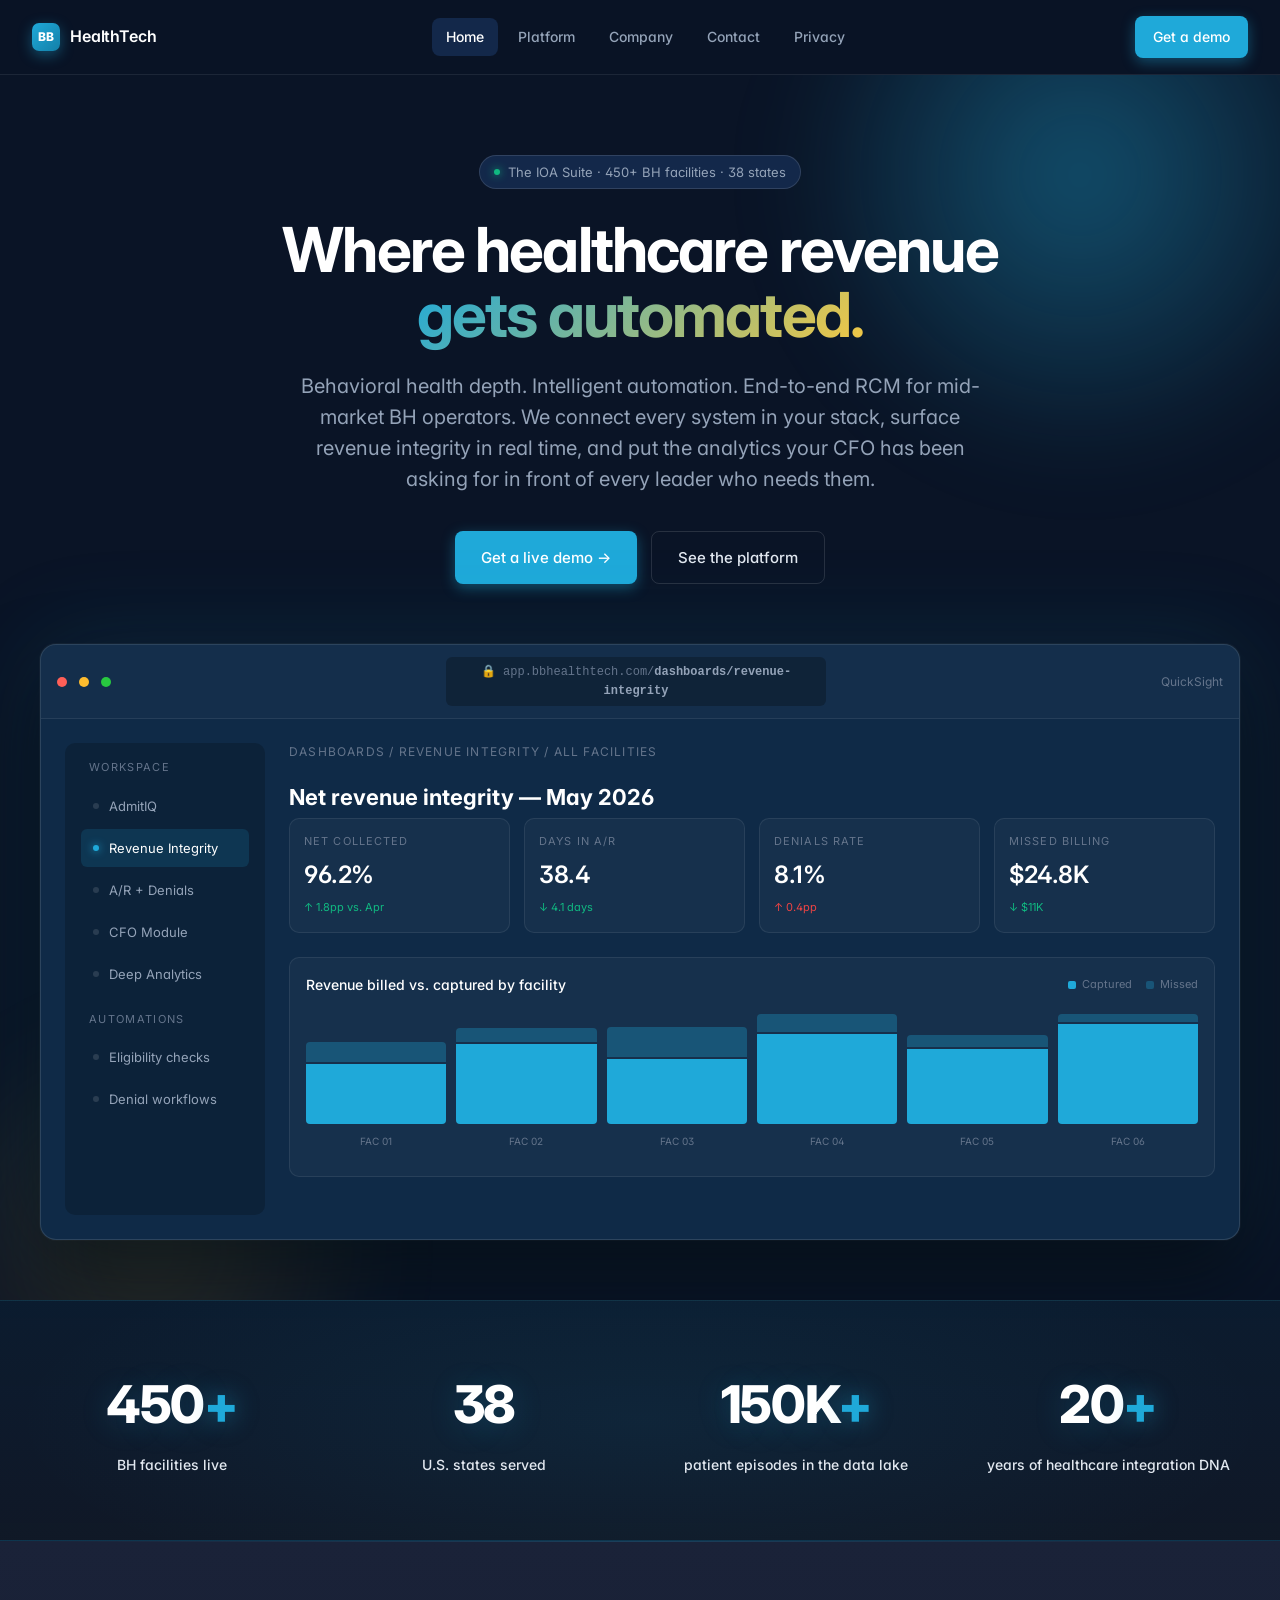
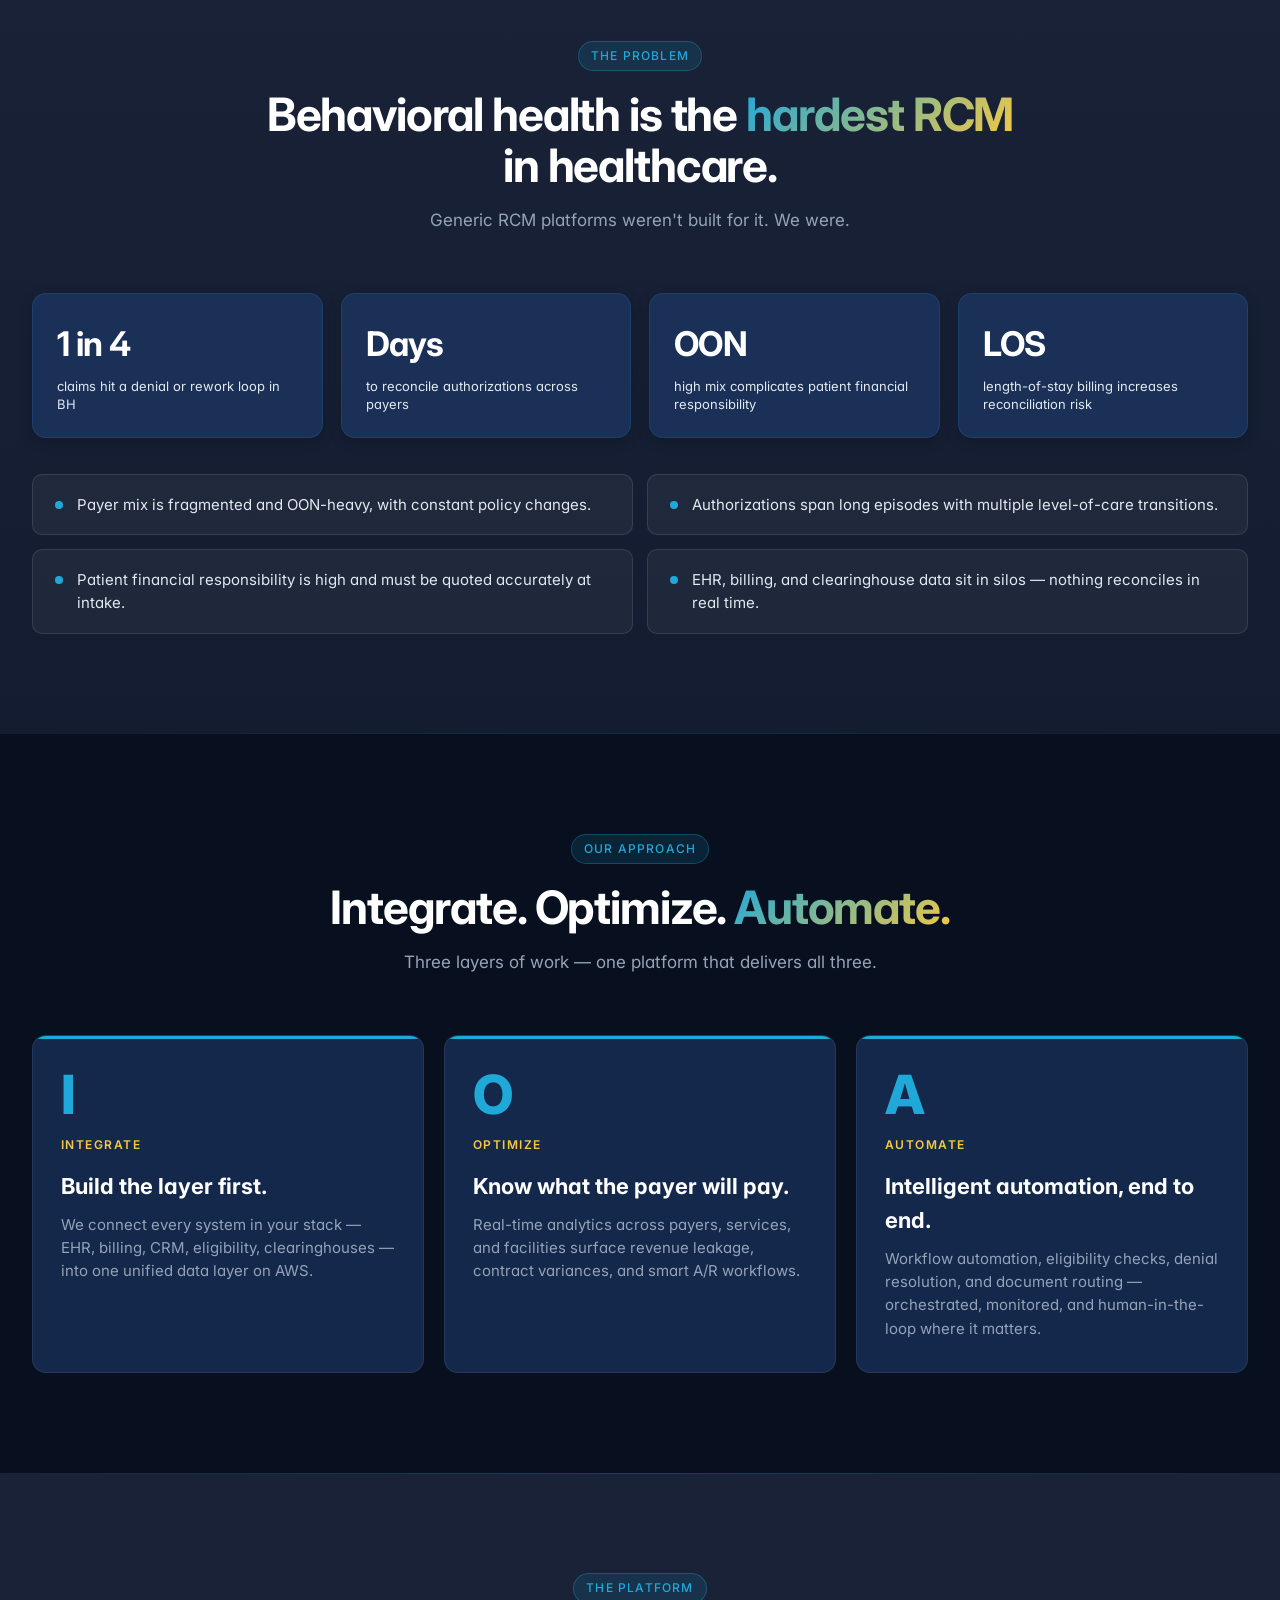
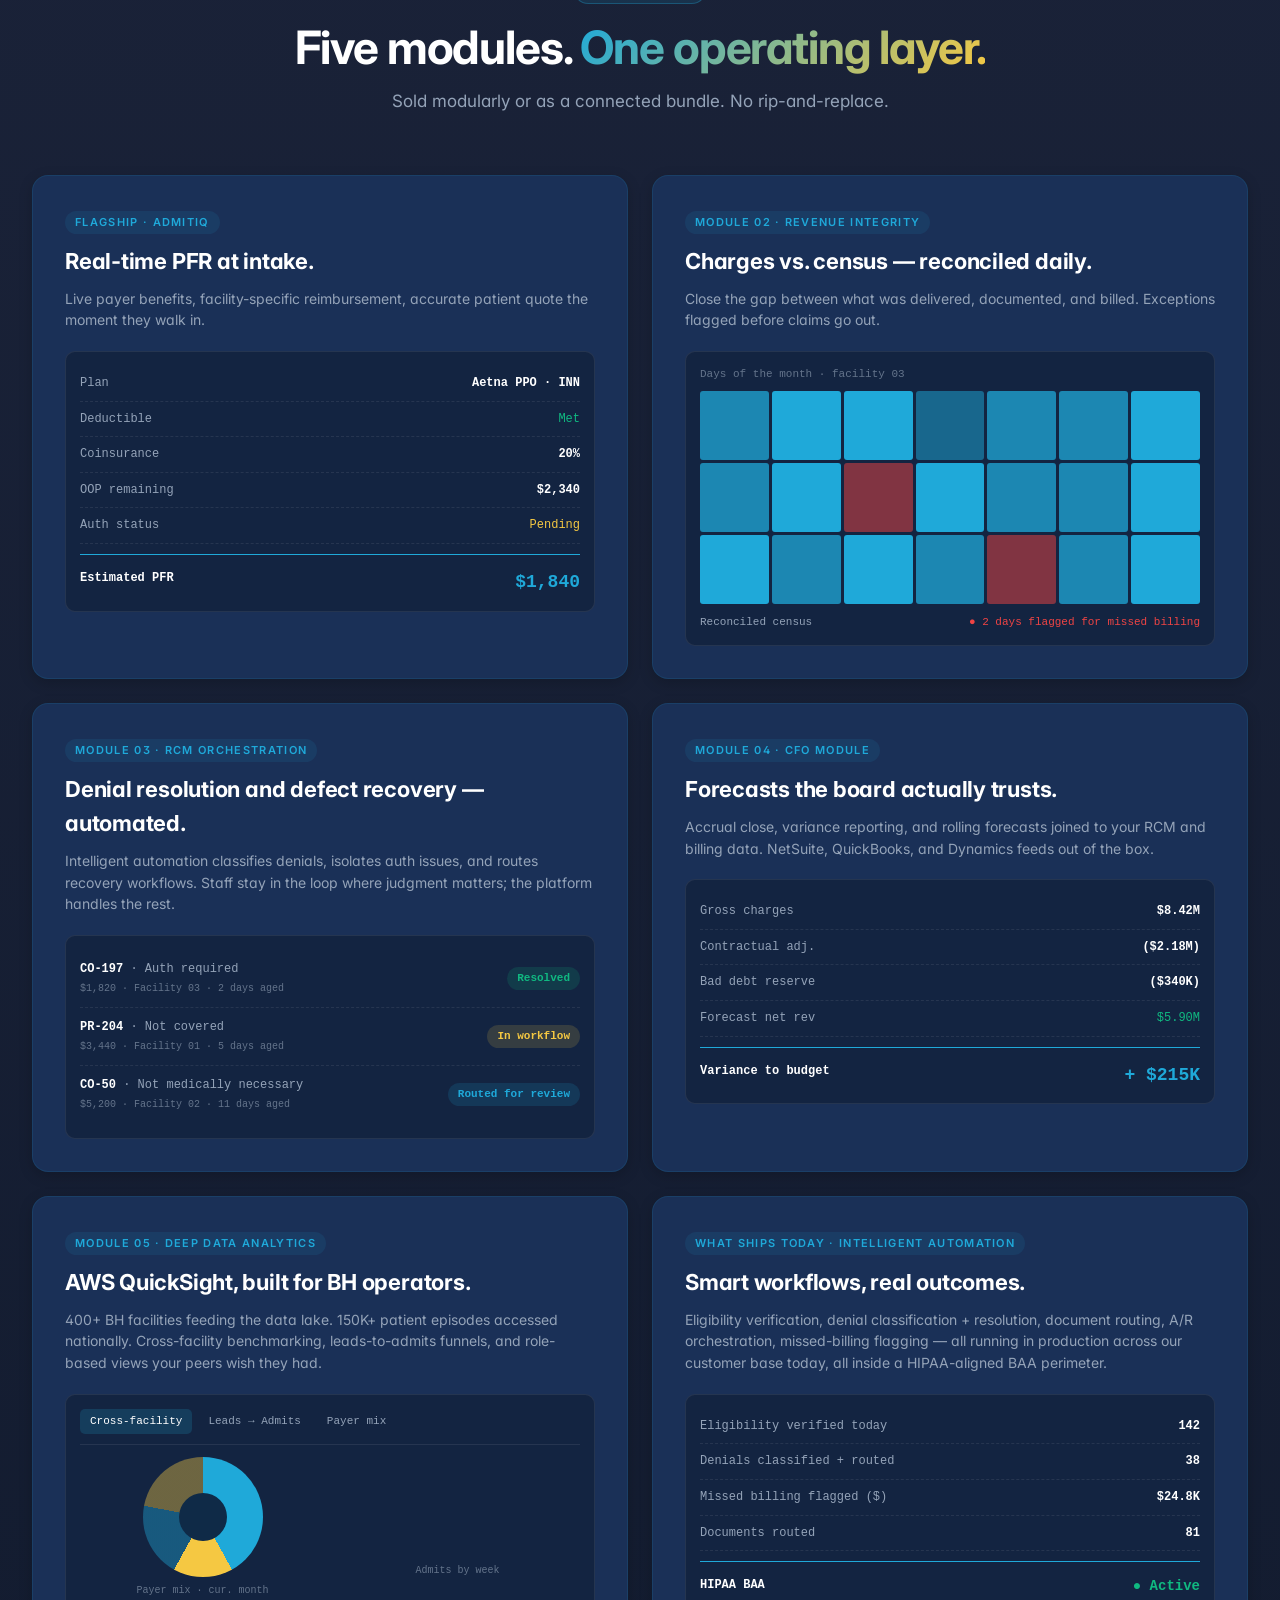
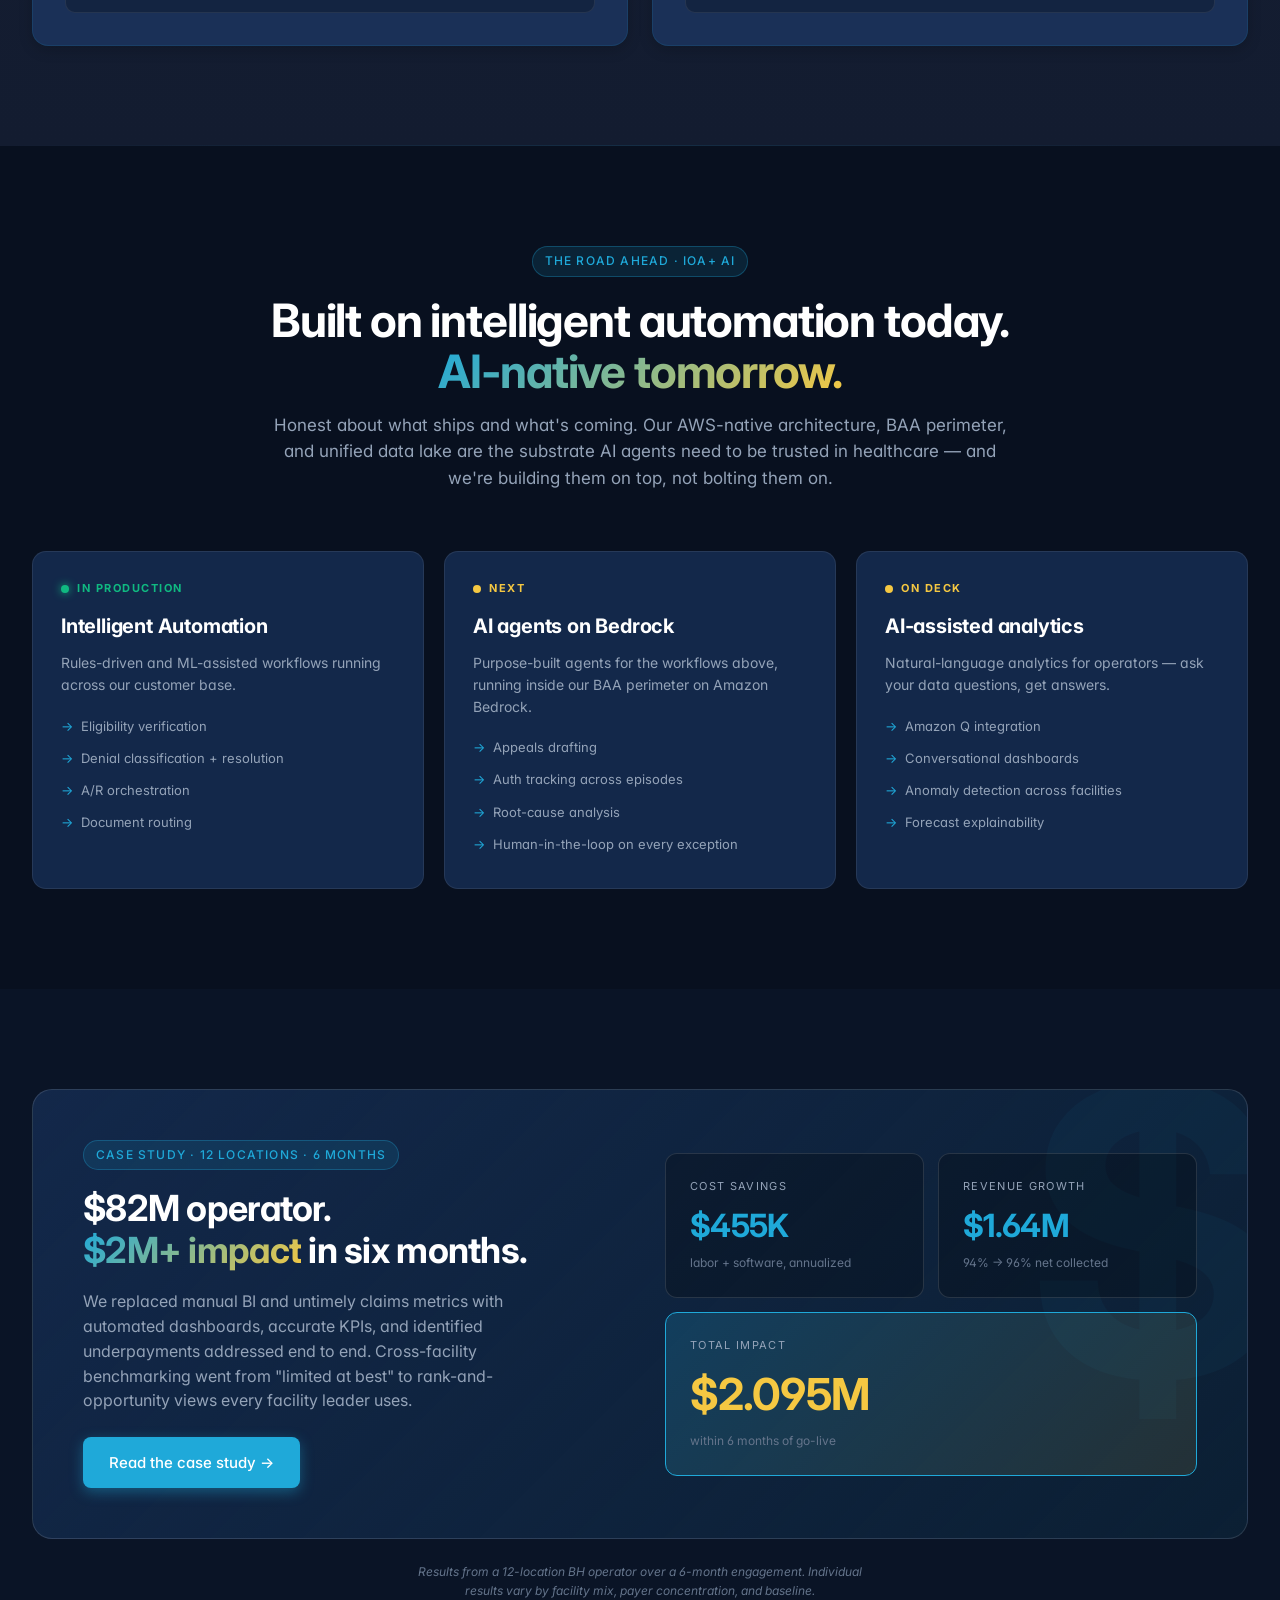
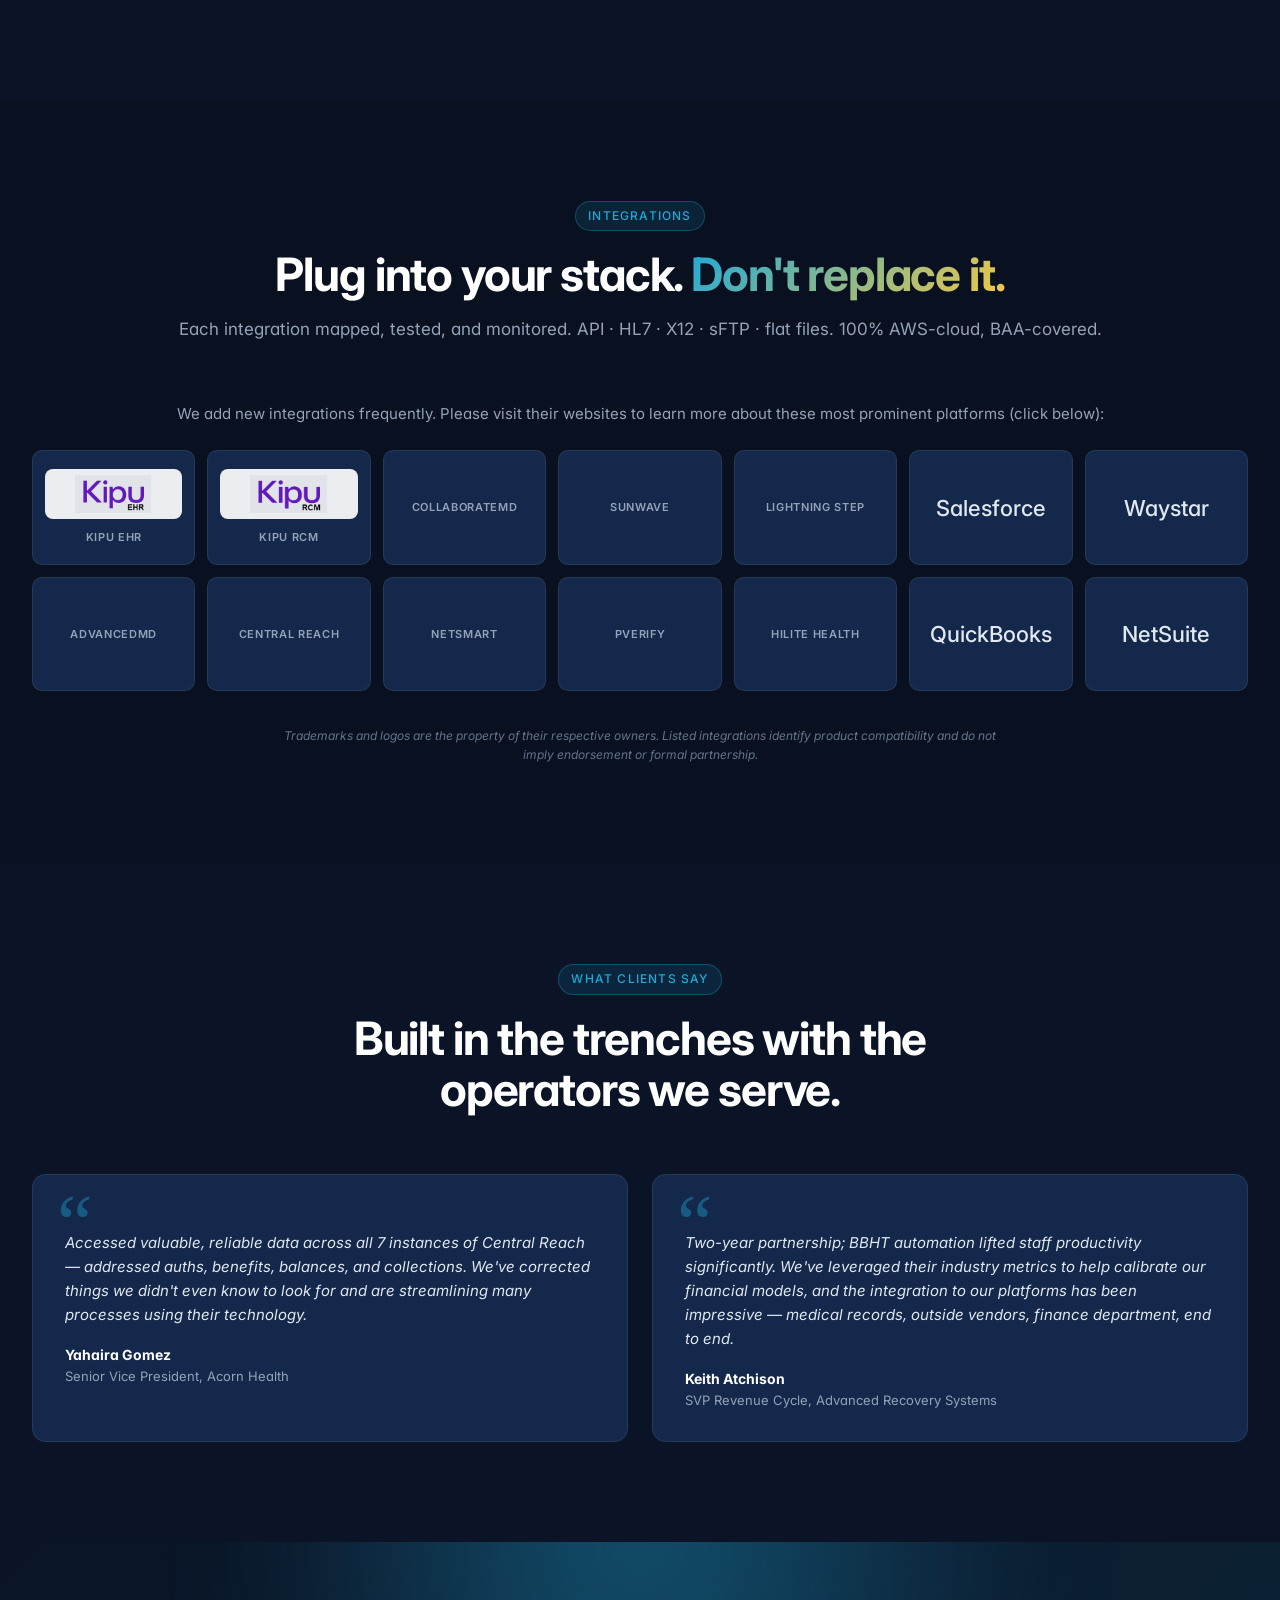
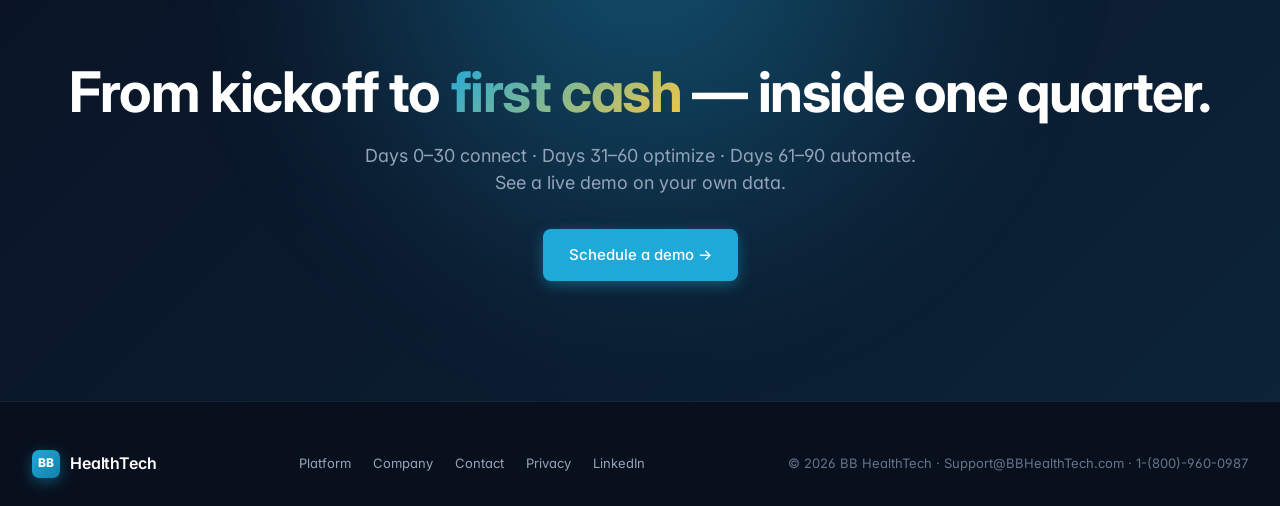
==== commit 32abe656: "v1.5.1 — rename framework section eyebrow to "Our Approach" (IOA Suite stays as product)" ====
--- a/index.html
+++ b/index.html
@@ -130,7 +130,7 @@
 <section class="ioa-frame">
   <div class="container">
     <div class="section-head">
-      <span class="eyebrow">The IOA Framework</span>
+      <span class="eyebrow">Our Approach</span>
       <h2>Integrate. Optimize. <span class="grad">Automate.</span></h2>
       <p>Three layers of work — one platform that delivers all three.</p>
     </div>
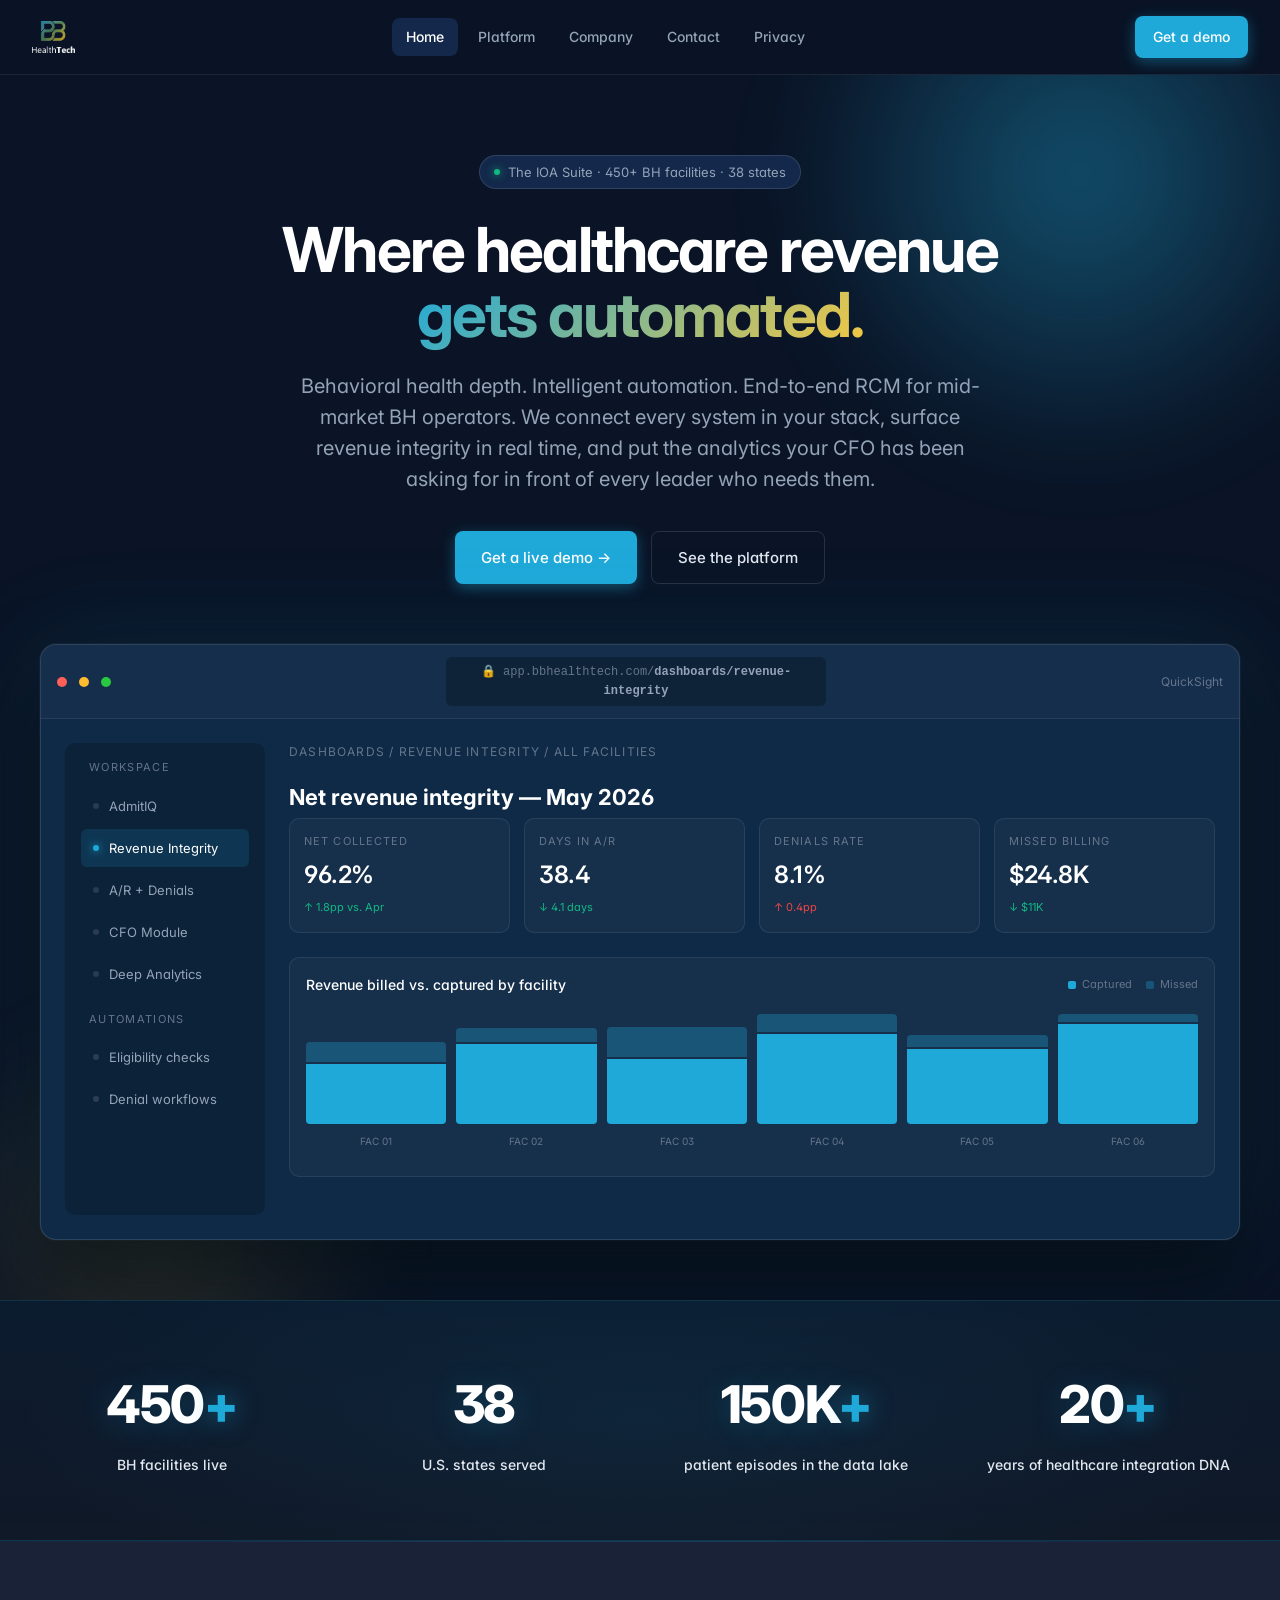
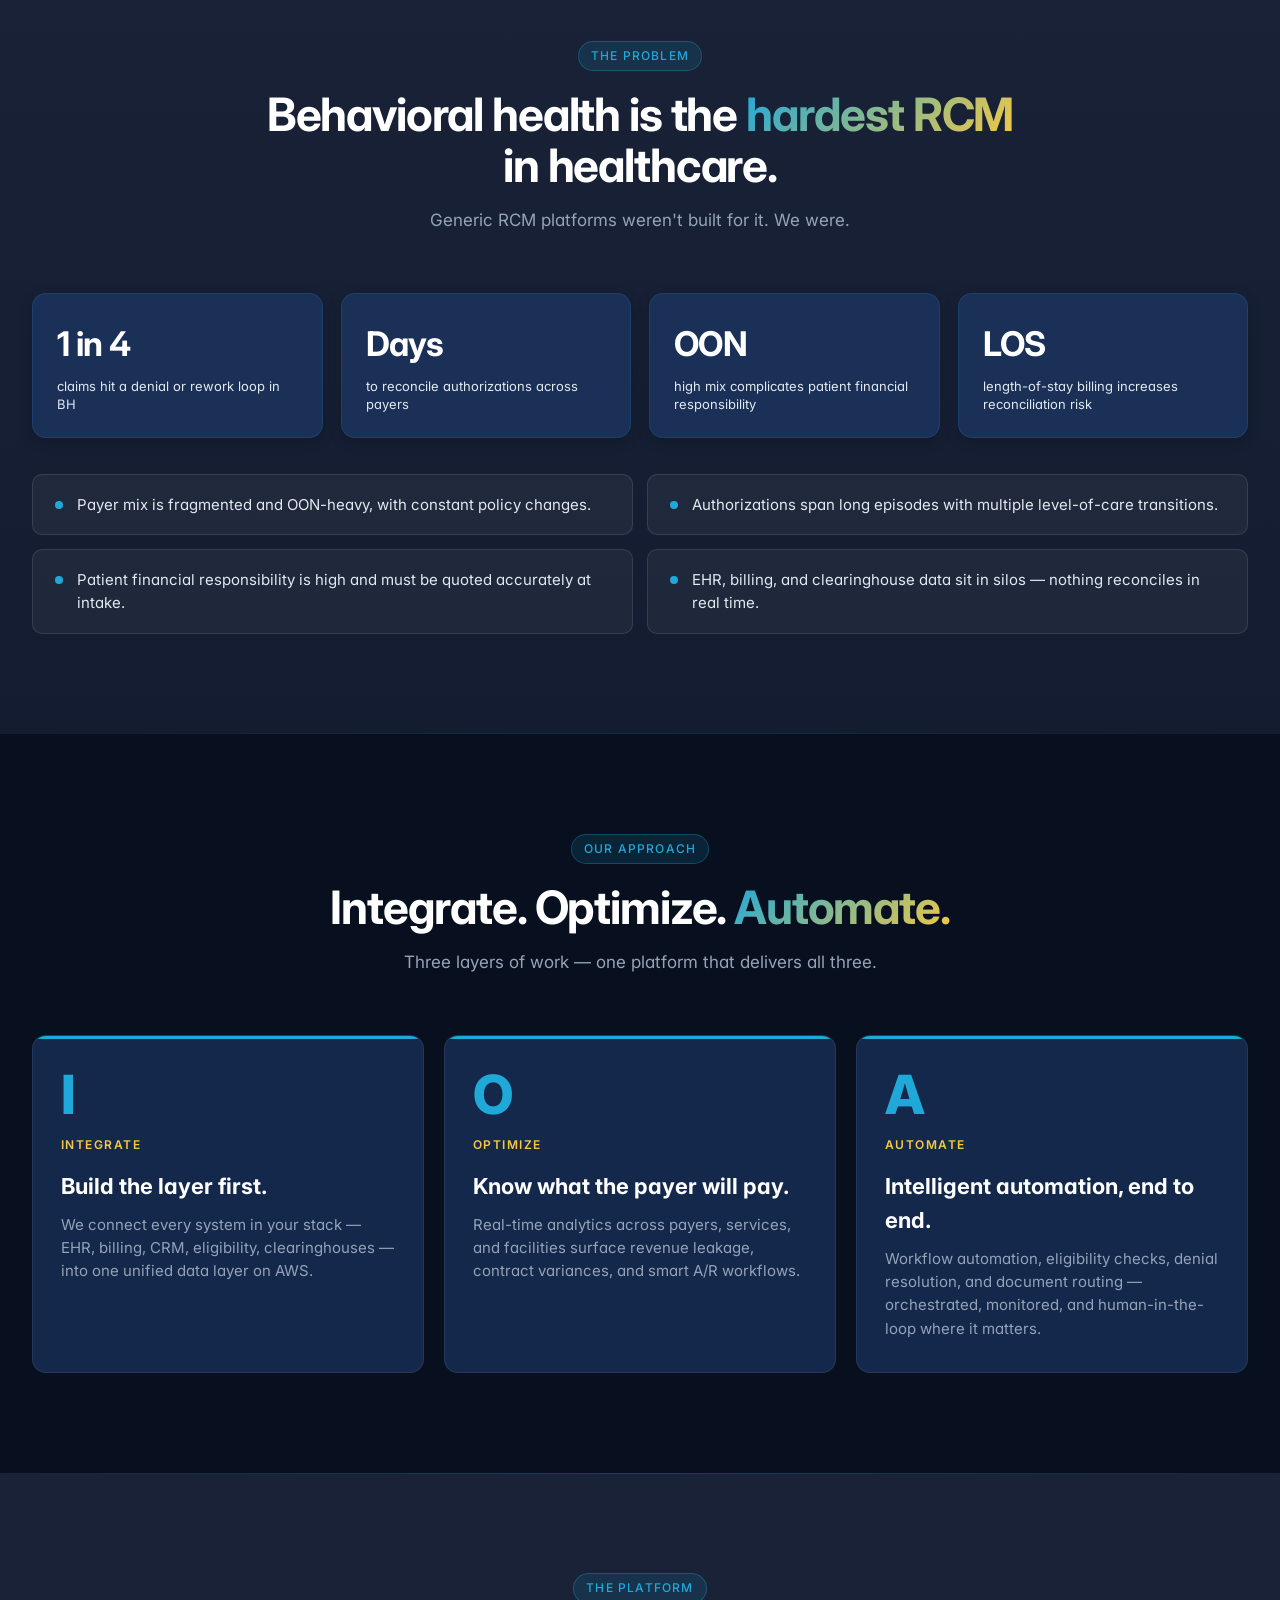
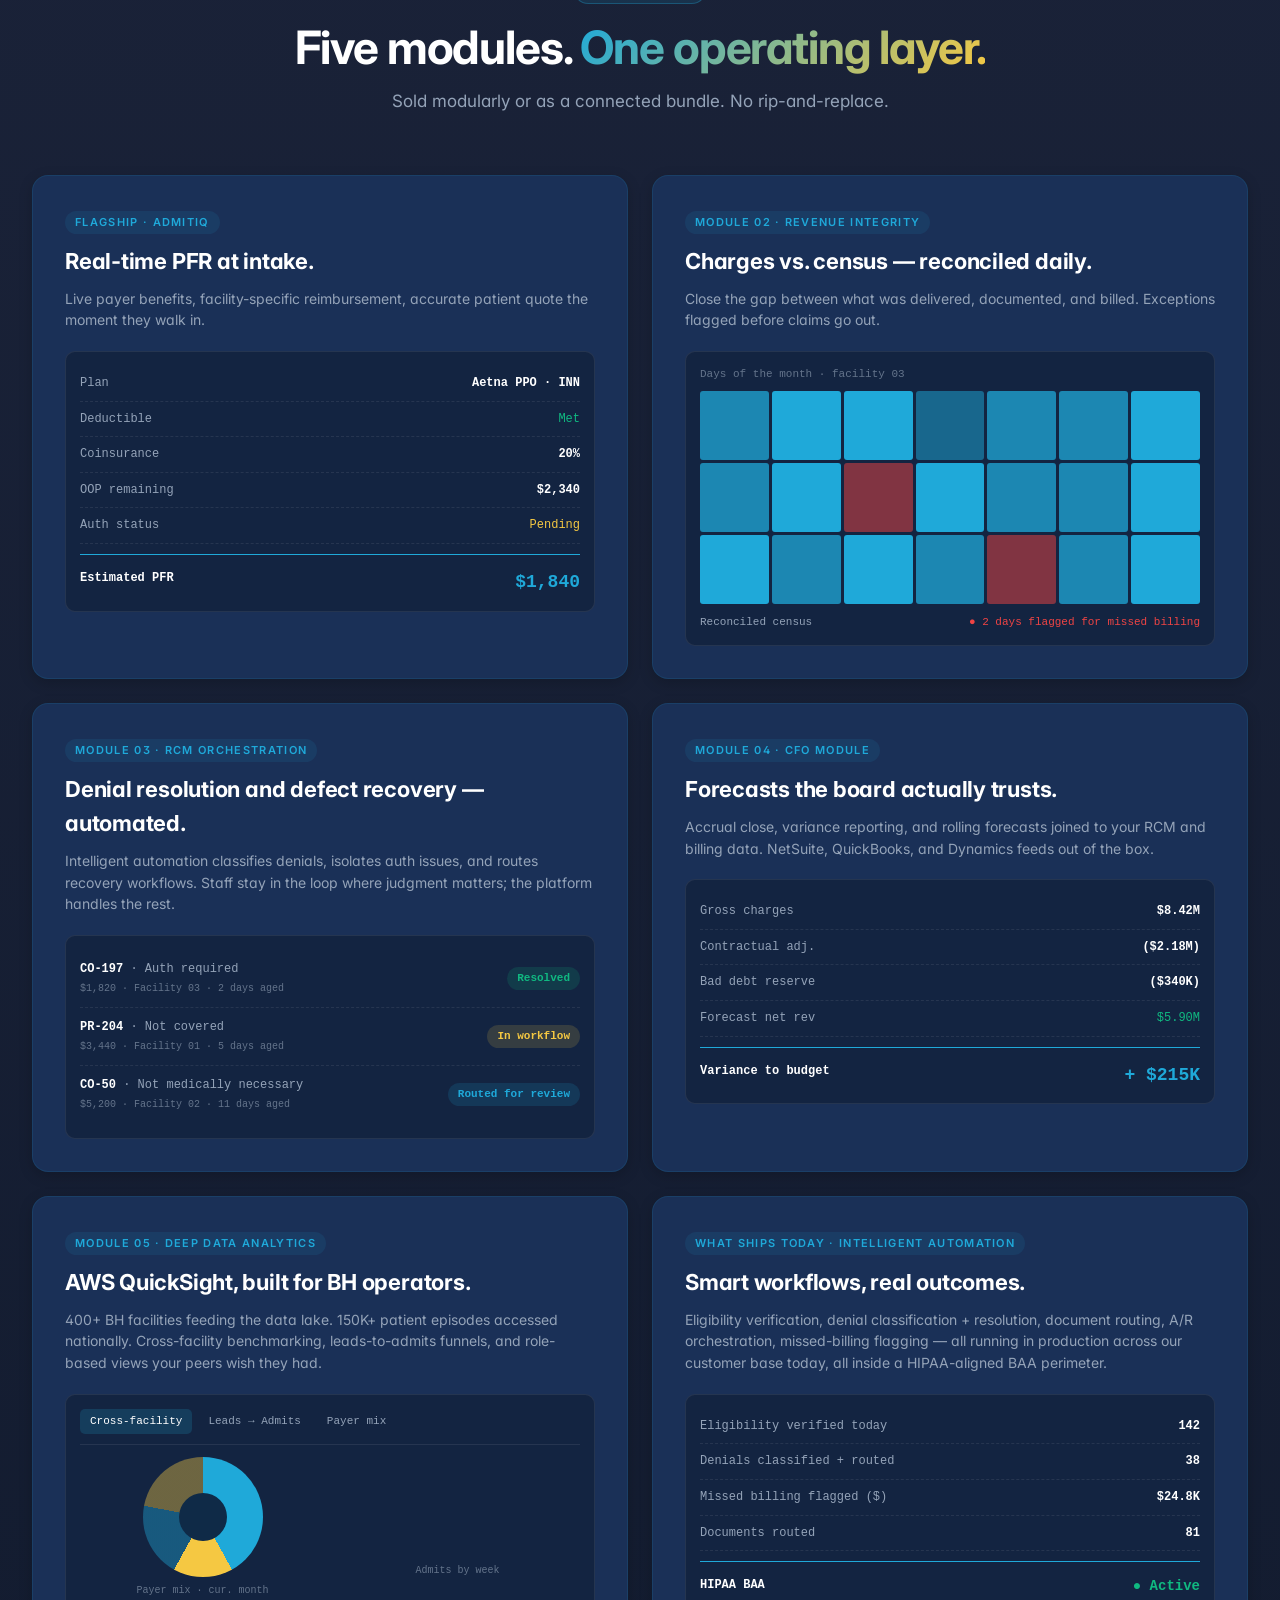
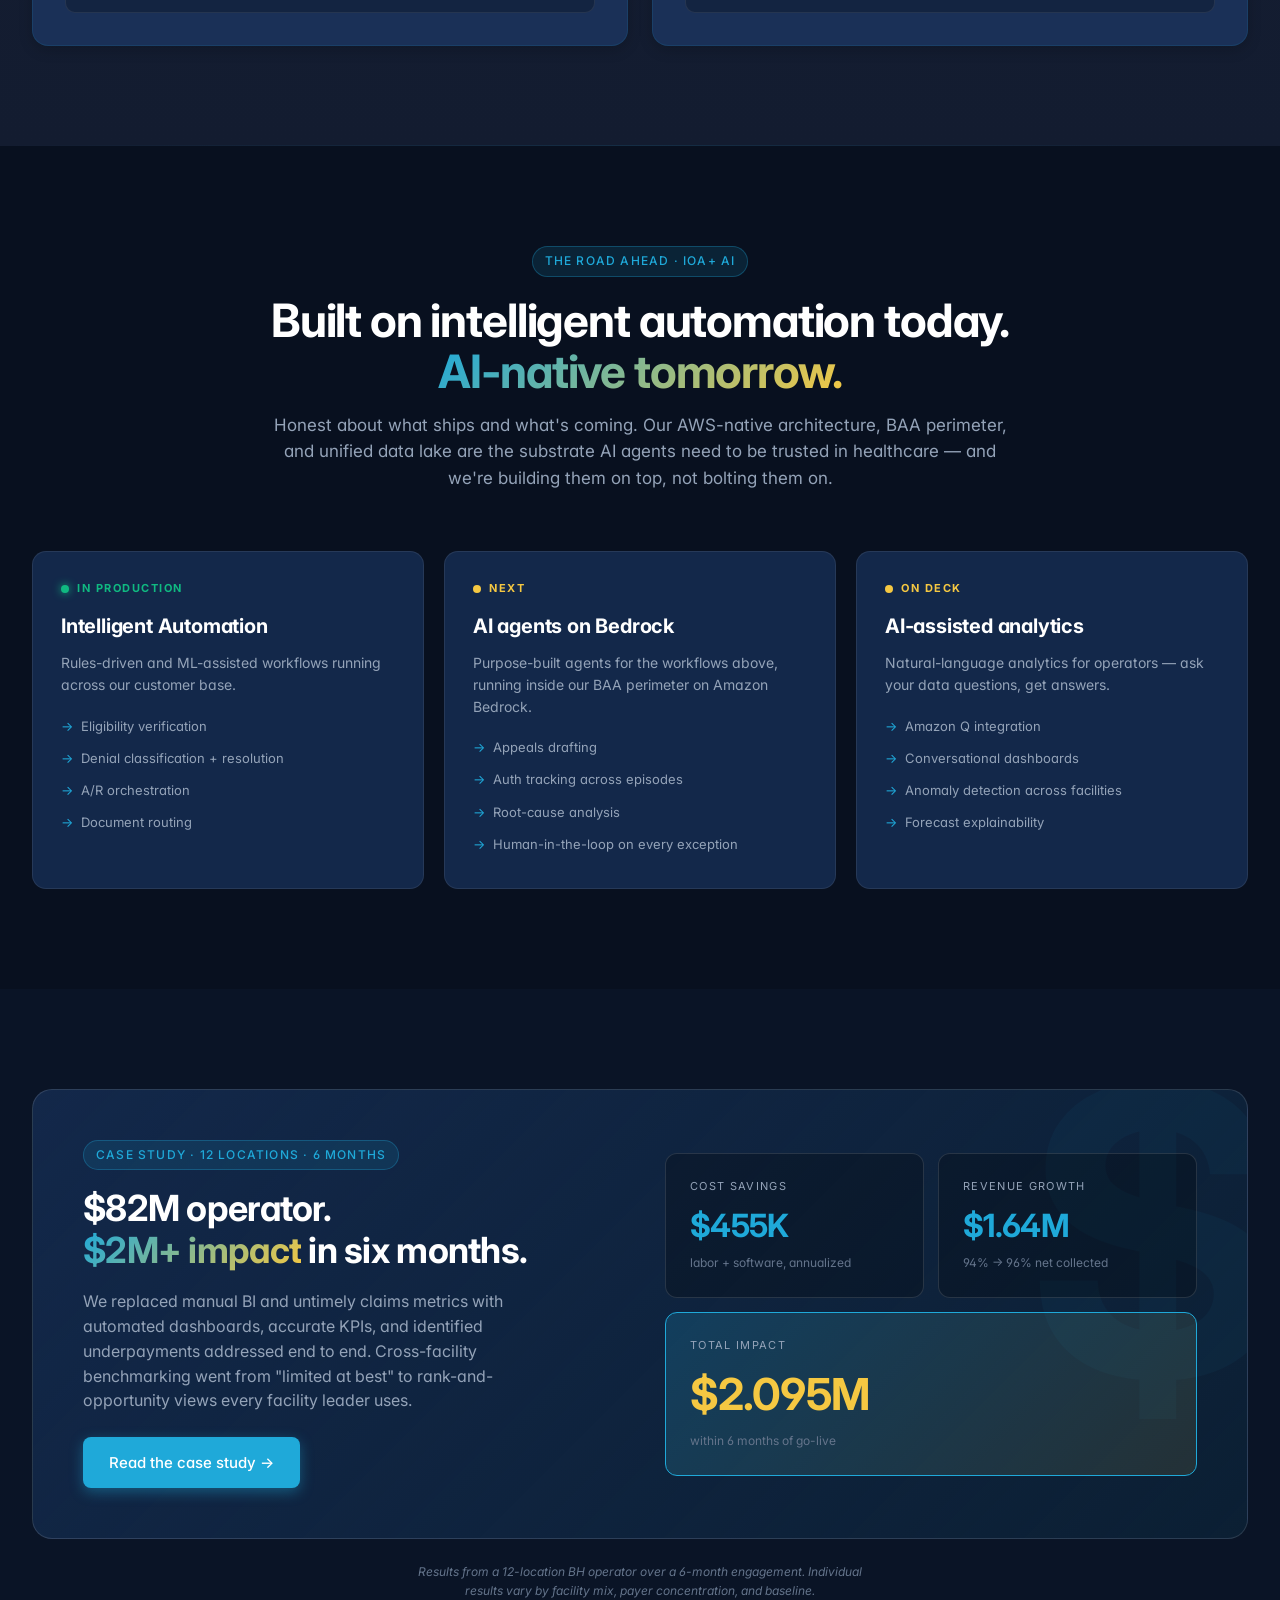
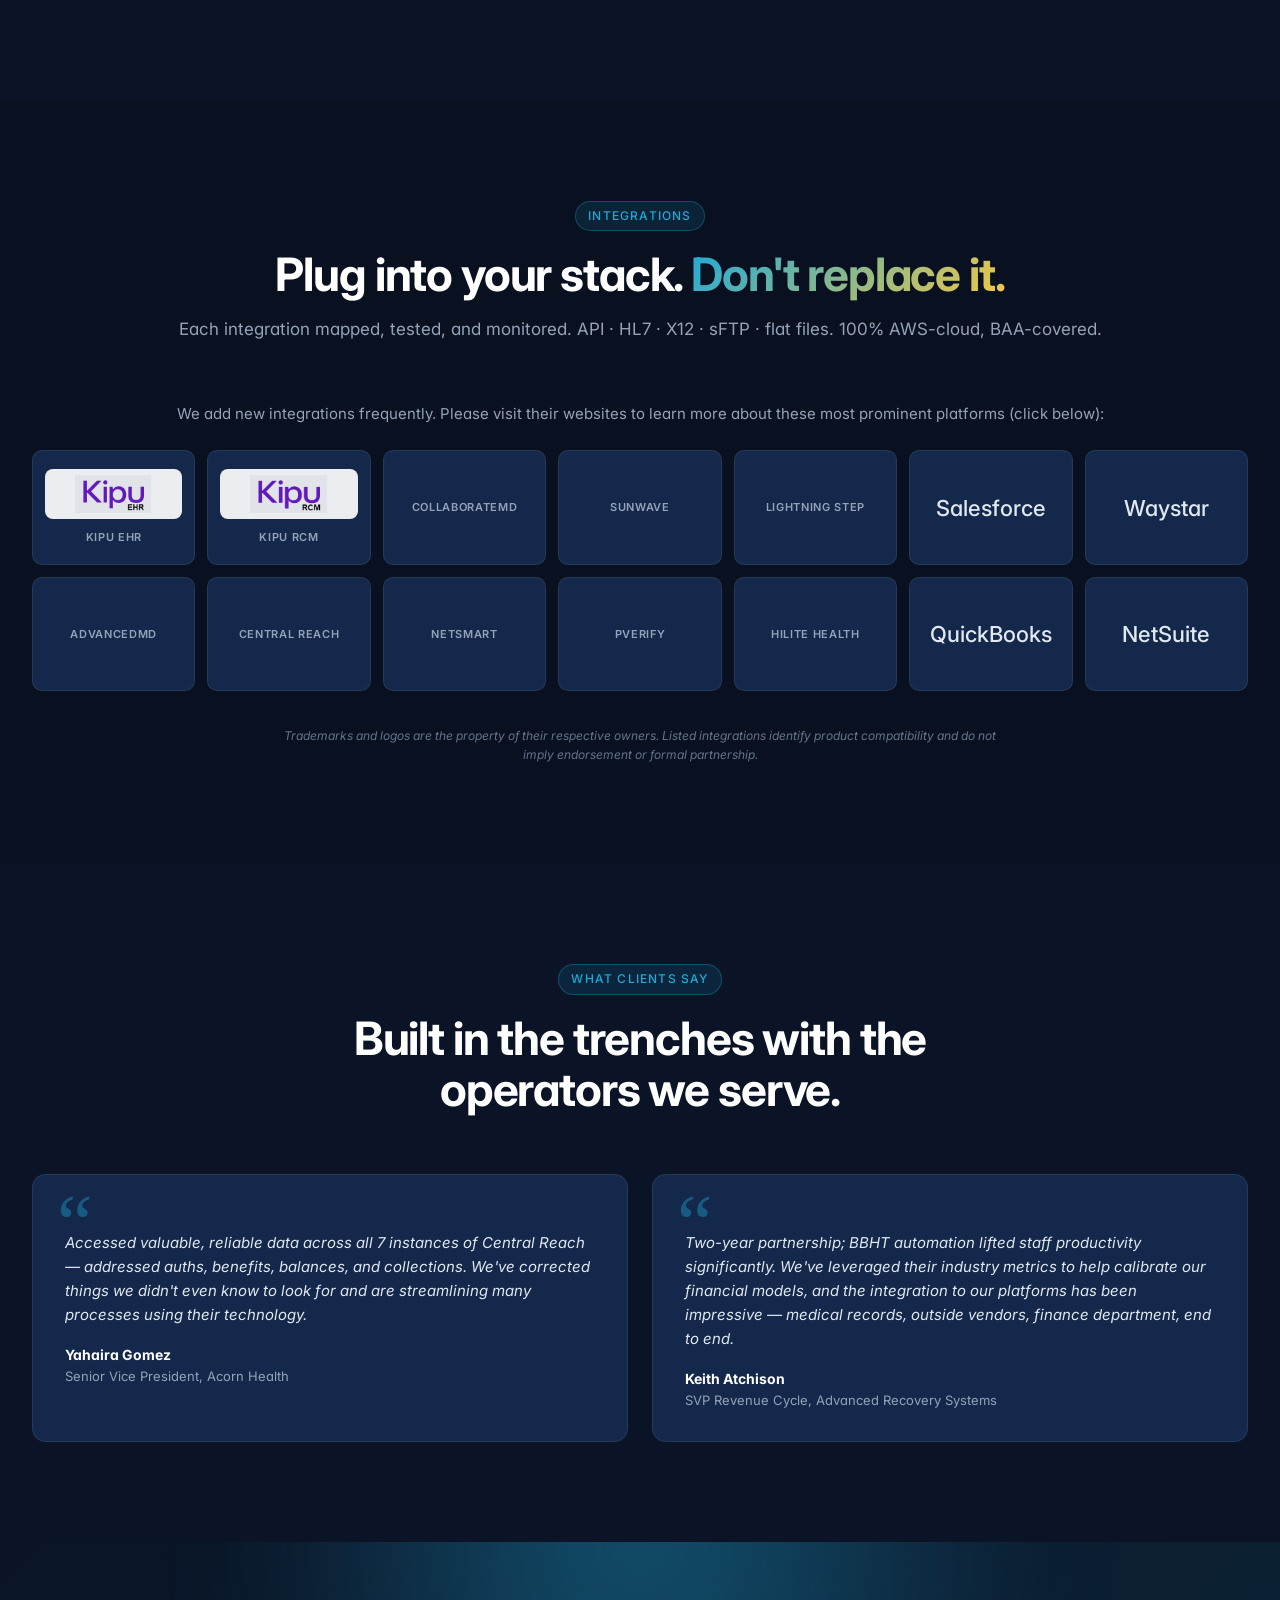
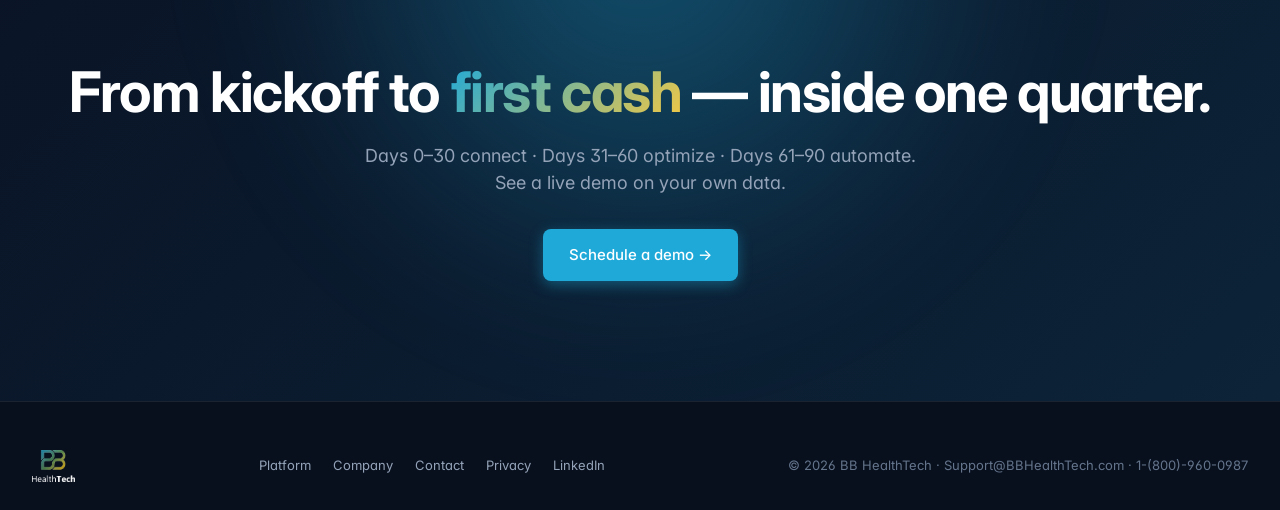
==== commit 159fb4cb: "Update logo to Palette A and add light/dark background swapper" ====
--- a/index.html
+++ b/index.html
@@ -17,7 +17,7 @@
 
 <nav>
   <div class="nav-inner">
-    <a href="/" class="logo"><div class="logo-mark">BB</div>HealthTech</a>
+    <a href="#" class="logo-toggle" title="Click to toggle light/dark background logo demo" style="cursor:pointer; display:flex; align-items:center;"><img id="main-logo" src="logos/bb_healthtech_logo_dark_bg.png" alt="BB HealthTech" style="height: 32px; object-fit: contain;"></a>
     <div class="nav-links">
       <a href="/" class="active">Home</a>
       <a href="platform.html">Platform</a>
@@ -386,7 +386,7 @@
 
 <footer>
   <div class="container foot">
-    <div class="logo"><div class="logo-mark">BB</div>HealthTech</div>
+    <img src="logos/bb_healthtech_logo_dark_bg.png" alt="HealthTech Logo" style="height: 32px; object-fit: contain;">
     <div class="foot-links">
       <a href="platform.html">Platform</a>
       <a href="company.html">Company</a>
@@ -398,5 +398,34 @@
   </div>
 </footer>
 
+
+<script>
+  document.querySelector('.logo-toggle').addEventListener('click', function(e) {
+      e.preventDefault();
+      const logoImg = document.getElementById('main-logo');
+      const nav = document.querySelector('nav');
+      const btnGhost = nav.querySelector('.btn-ghost');
+      if (logoImg.src.includes('dark_bg')) {
+          logoImg.src = 'logos/bb_healthtech_logo_light_bg.png';
+          nav.style.background = 'rgba(255, 255, 255, 0.95)';
+          nav.style.borderBottom = '1px solid #cbd5e1';
+          document.querySelectorAll('.nav-links a').forEach(a => a.style.color = '#475569');
+          if (btnGhost) {
+              btnGhost.style.color = '#1e293b';
+              btnGhost.style.borderColor = '#cbd5e1';
+          }
+      } else {
+          logoImg.src = 'logos/bb_healthtech_logo_dark_bg.png';
+          nav.style.background = 'rgba(10, 20, 38, 0.82)';
+          nav.style.borderBottom = '1px solid var(--line)';
+          document.querySelectorAll('.nav-links a').forEach(a => a.style.color = 'var(--text-2)');
+          if (btnGhost) {
+              btnGhost.style.color = 'var(--text)';
+              btnGhost.style.borderColor = 'var(--line-2)';
+          }
+      }
+  });
+</script>
+
 </body>
 </html>
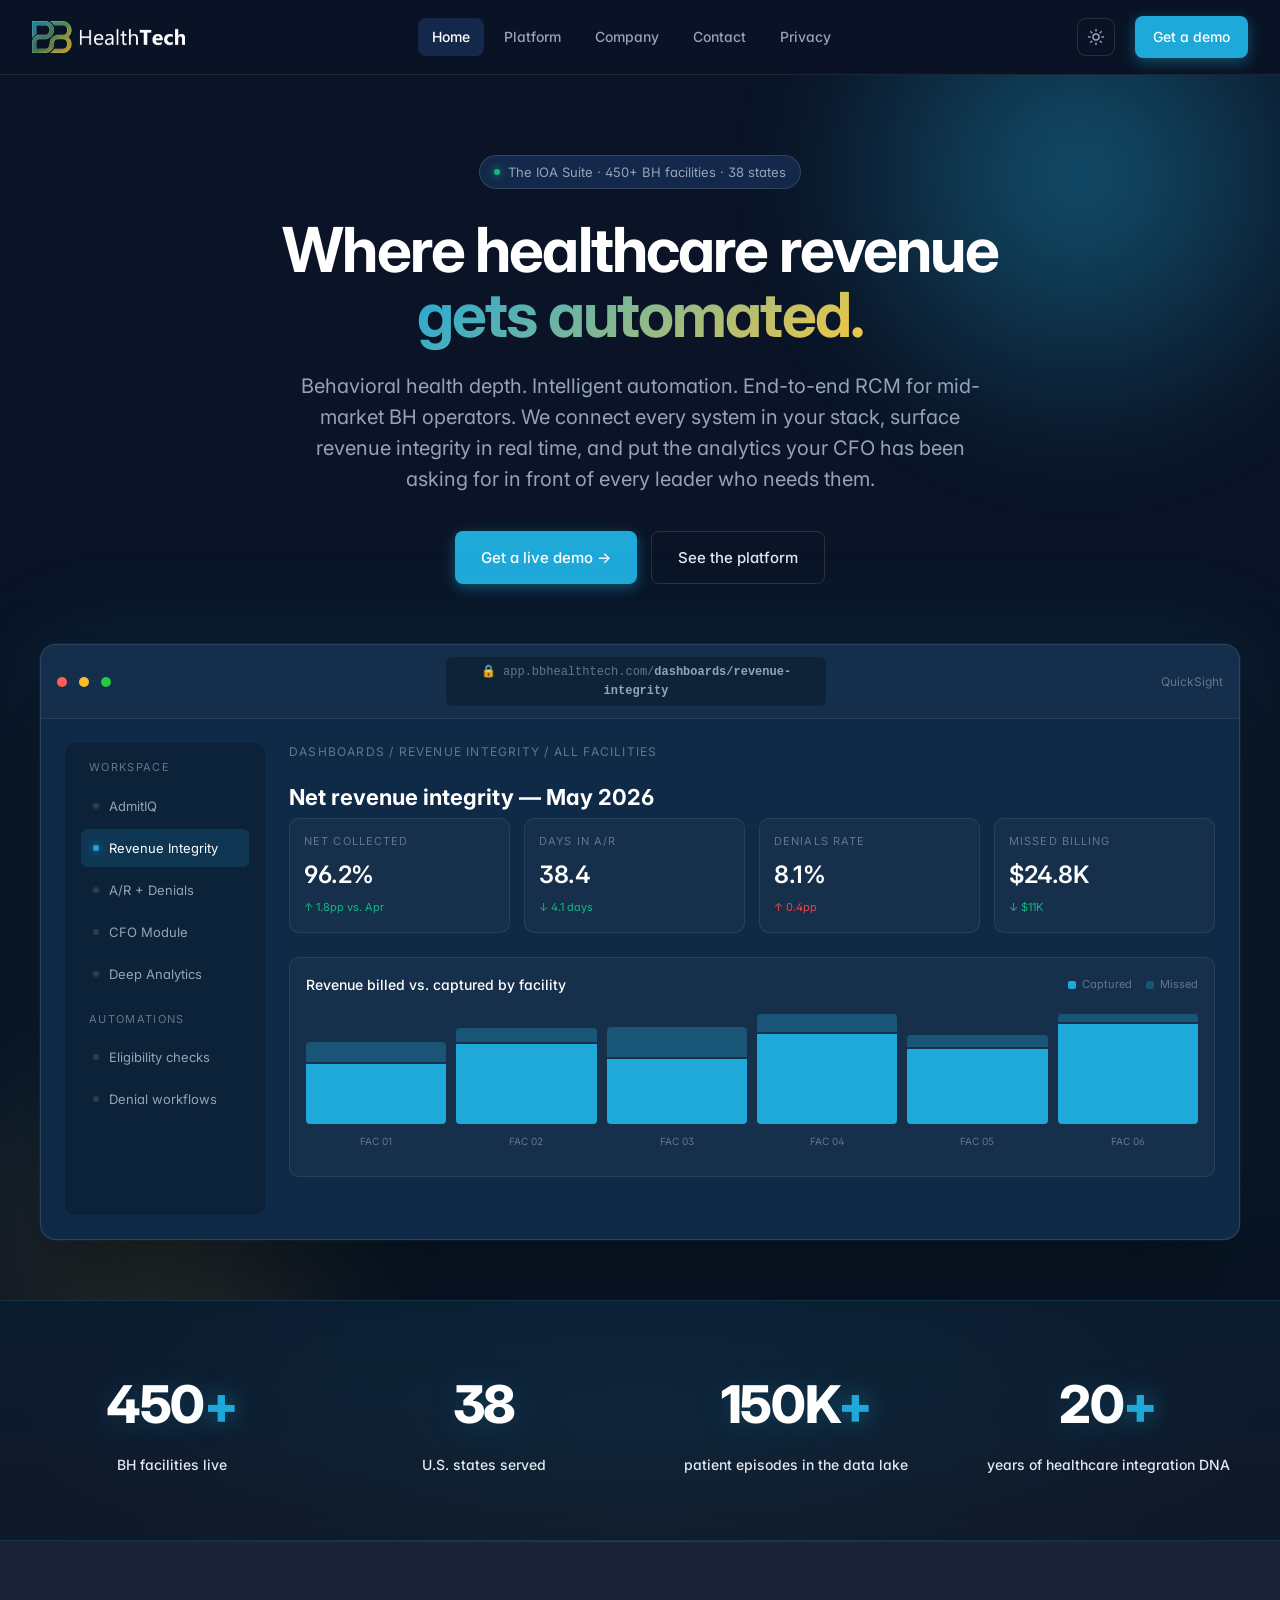
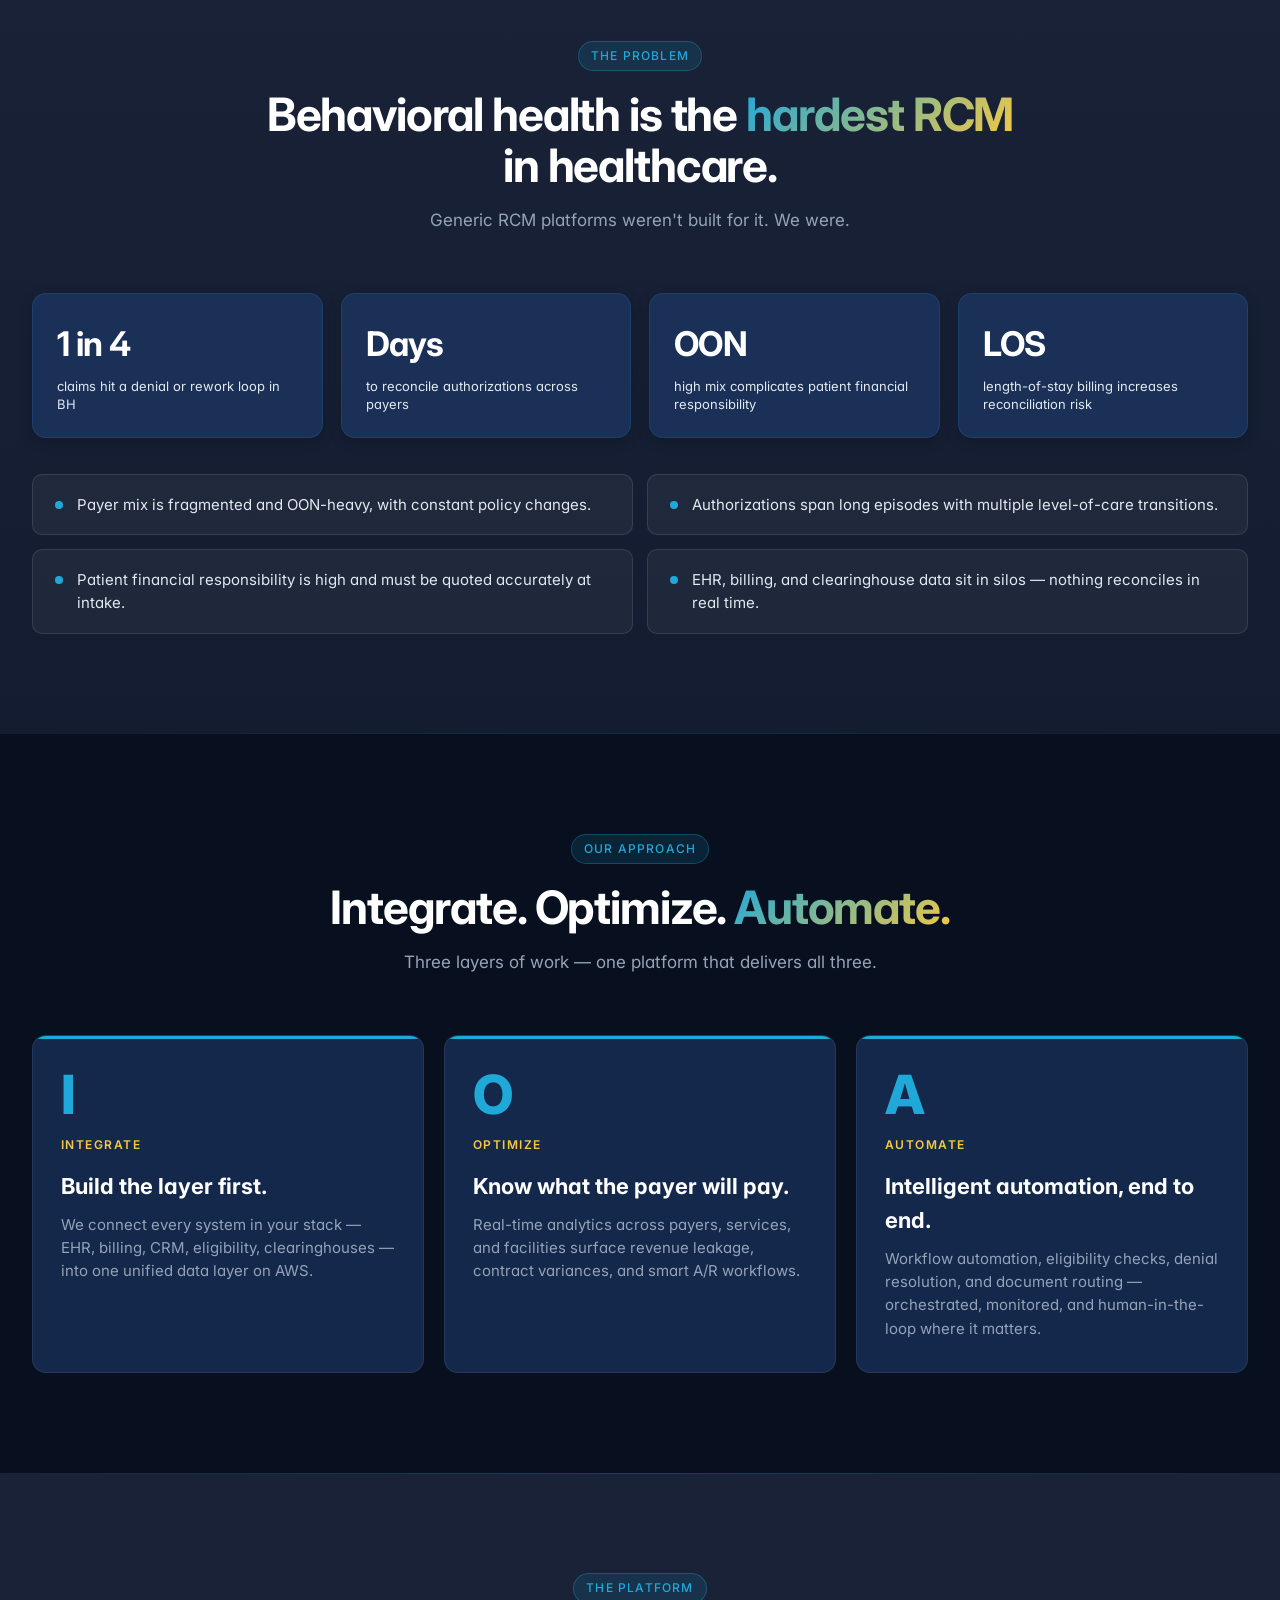
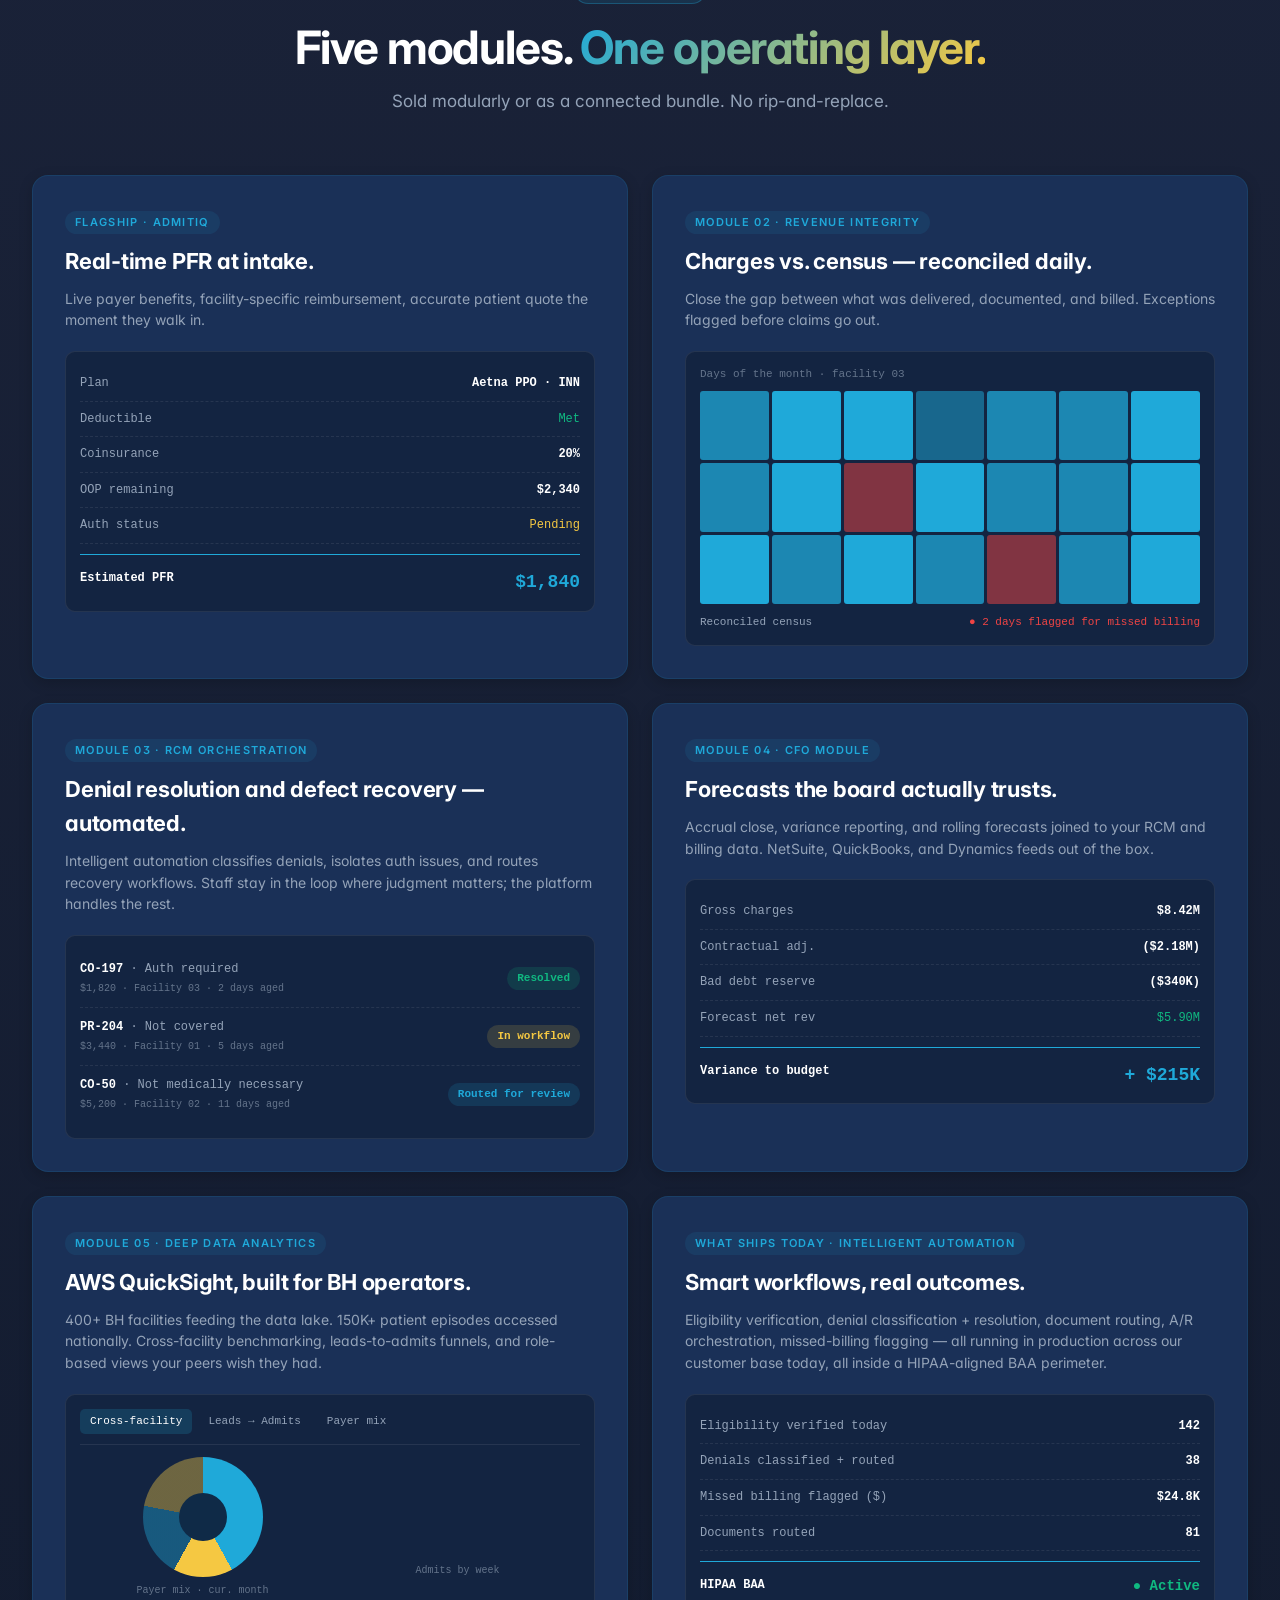
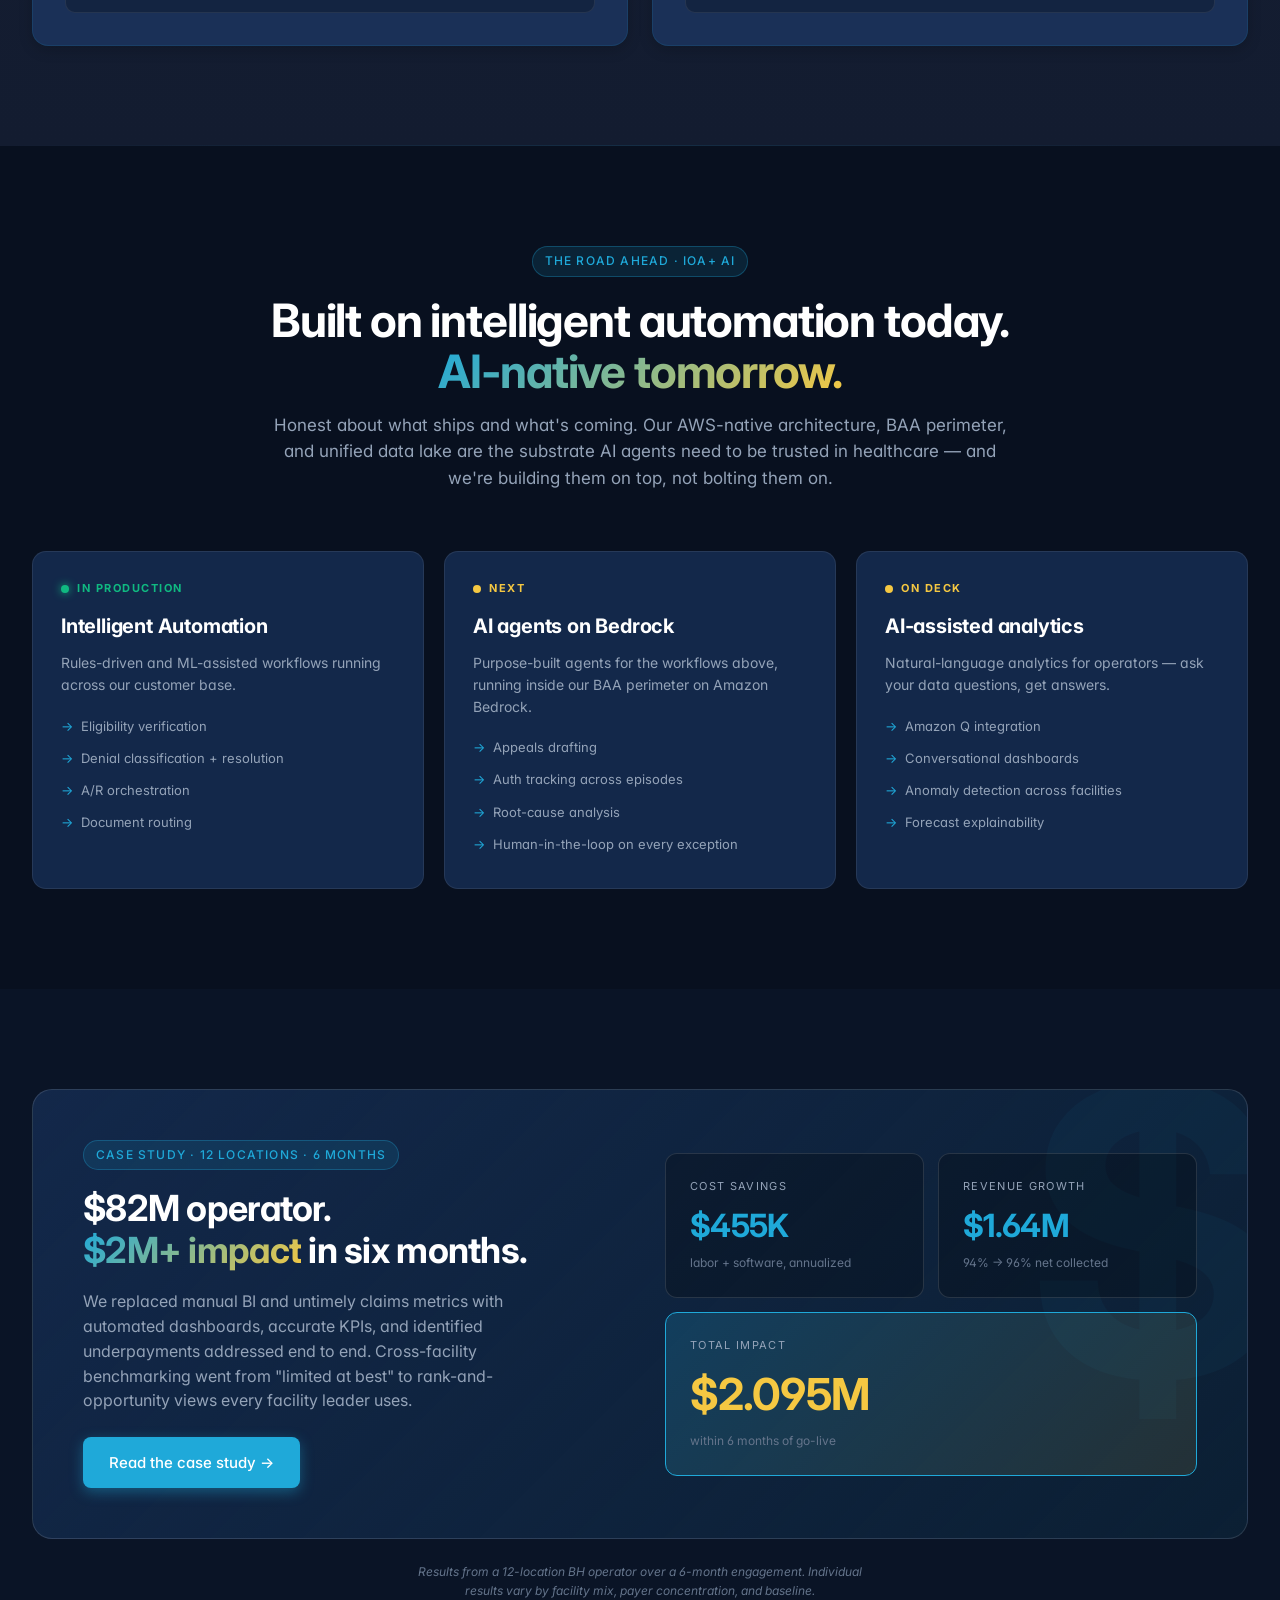
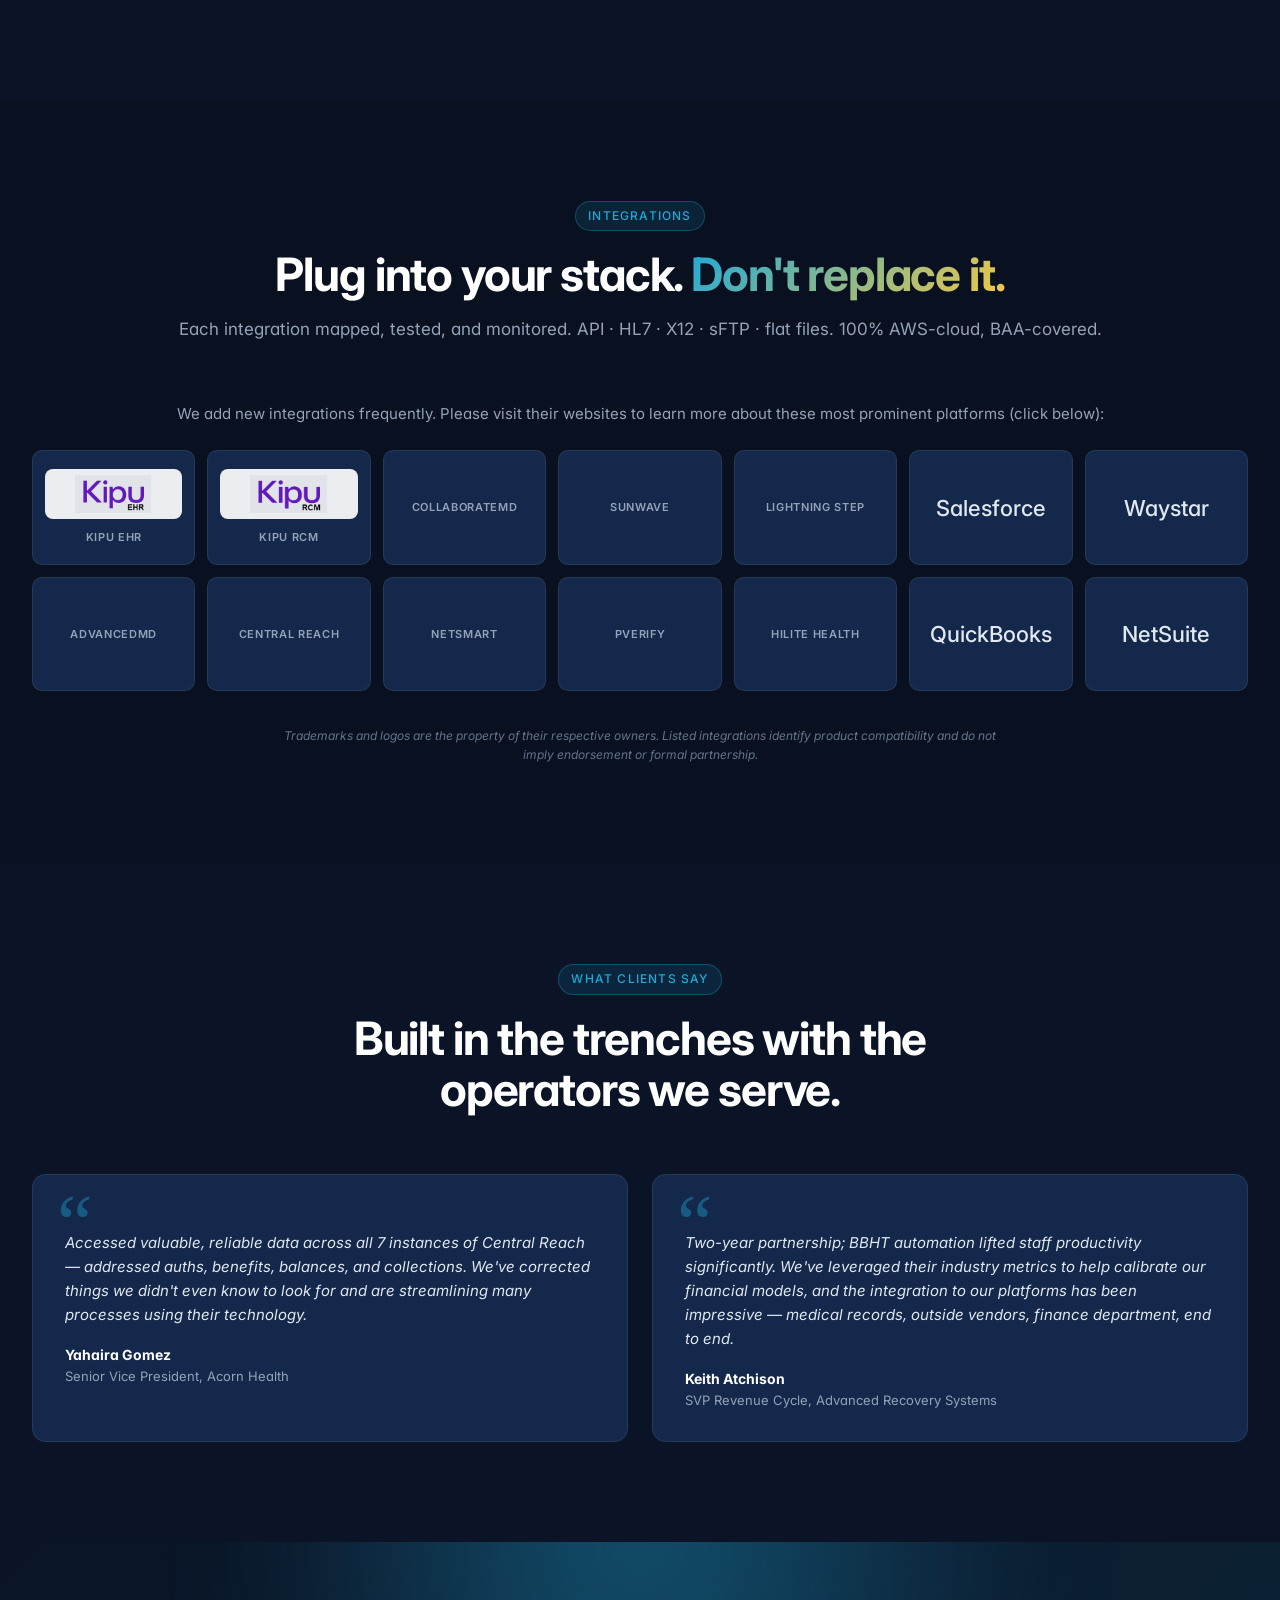
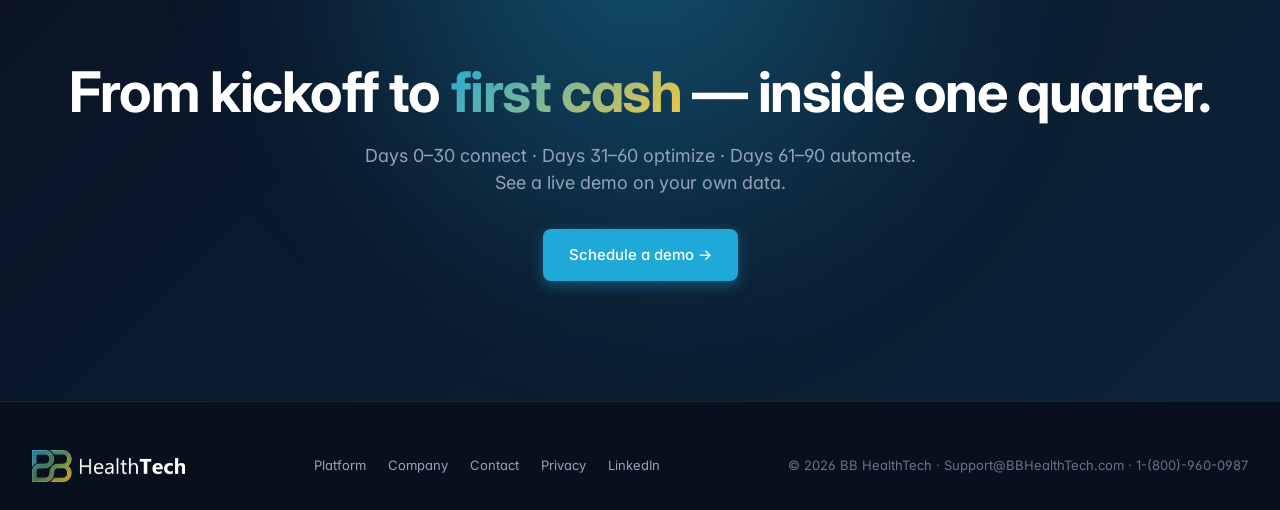
==== commit 36eac364: "Add dedicated theme-toggle button to navigation header" ====
--- a/index.html
+++ b/index.html
@@ -17,7 +17,7 @@
 
 <nav>
   <div class="nav-inner">
-    <a href="#" class="logo-toggle" title="Click to toggle light/dark background logo demo" style="cursor:pointer; display:flex; align-items:center;"><img id="main-logo" src="logos/bb_healthtech_logo_dark_bg.png" alt="BB HealthTech" style="height: 32px; object-fit: contain;"></a>
+    <a href="/" class="logo" style="display:flex; align-items:center;"><img id="main-logo" src="logos/bb_healthtech_logo_dark_bg.png" alt="HealthTech" style="height: 32px; object-fit: contain;"></a>
     <div class="nav-links">
       <a href="/" class="active">Home</a>
       <a href="platform.html">Platform</a>
@@ -25,8 +25,7 @@
       <a href="contact.html">Contact</a>
       <a href="privacy.html">Privacy</a>
     </div>
-    <div class="nav-cta">
-      <a class="btn btn-primary" href="contact.html">Get a demo</a>
+    <div class="nav-cta"><button class="theme-toggle" type="button" aria-label="Toggle theme"></button><a class="btn btn-primary" href="contact.html">Get a demo</a>
     </div>
   </div>
 </nav>
@@ -400,31 +399,45 @@
 
 
 <script>
-  document.querySelector('.logo-toggle').addEventListener('click', function(e) {
+(function() {
+  const SUN = '<svg viewBox="0 0 24 24" fill="none" stroke="currentColor" stroke-width="2" stroke-linecap="round" style="width:18px;height:18px;"><circle cx="12" cy="12" r="4"/><path d="M12 2v2M12 20v2M2 12h2M20 12h2M5 5l1.4 1.4M17.6 17.6L19 19M19 5l-1.4 1.4M6.4 17.6L5 19"/></svg>';
+  const MOON = '<svg viewBox="0 0 24 24" fill="none" stroke="currentColor" stroke-width="2" stroke-linecap="round" stroke-linejoin="round" style="width:18px;height:18px;"><path d="M21 12.8A9 9 0 1 1 11.2 3a7 7 0 0 0 9.8 9.8z"/></svg>';
+  
+  const toggleBtn = document.querySelector('.theme-toggle');
+  if (!toggleBtn) return;
+  
+  let currentTheme = localStorage.getItem('bbht-v3-theme') || 'dark';
+  const logoImg = document.getElementById('main-logo');
+  const logoPrefix = logoImg.src.includes('website-v1/') ? 'website-v1/logos/' : 'logos/';
+  const footerImg = document.querySelector('footer img');
+  
+  function applyTheme(theme) {
+      document.documentElement.setAttribute('data-theme', theme);
+      localStorage.setItem('bbht-v3-theme', theme);
+      if (theme === 'light') {
+          logoImg.src = logoPrefix + 'bb_healthtech_logo_light_bg.png';
+          if (footerImg) footerImg.src = logoPrefix + 'bb_healthtech_logo_light_bg.png';
+          toggleBtn.innerHTML = MOON;
+          toggleBtn.style.color = '#475569';
+          toggleBtn.style.borderColor = '#cbd5e1';
+      } else {
+          logoImg.src = logoPrefix + 'bb_healthtech_logo_dark_bg.png';
+          if (footerImg) footerImg.src = logoPrefix + 'bb_healthtech_logo_dark_bg.png';
+          toggleBtn.innerHTML = SUN;
+          toggleBtn.style.color = 'var(--text-2)';
+          toggleBtn.style.borderColor = 'var(--line-2)';
+      }
+  }
+  
+  // Apply initial theme immediately to prevent flashing
+  applyTheme(currentTheme);
+  
+  toggleBtn.addEventListener('click', function(e) {
       e.preventDefault();
-      const logoImg = document.getElementById('main-logo');
-      const nav = document.querySelector('nav');
-      const btnGhost = nav.querySelector('.btn-ghost');
-      if (logoImg.src.includes('dark_bg')) {
-          logoImg.src = 'logos/bb_healthtech_logo_light_bg.png';
-          nav.style.background = 'rgba(255, 255, 255, 0.95)';
-          nav.style.borderBottom = '1px solid #cbd5e1';
-          document.querySelectorAll('.nav-links a').forEach(a => a.style.color = '#475569');
-          if (btnGhost) {
-              btnGhost.style.color = '#1e293b';
-              btnGhost.style.borderColor = '#cbd5e1';
-          }
-      } else {
-          logoImg.src = 'logos/bb_healthtech_logo_dark_bg.png';
-          nav.style.background = 'rgba(10, 20, 38, 0.82)';
-          nav.style.borderBottom = '1px solid var(--line)';
-          document.querySelectorAll('.nav-links a').forEach(a => a.style.color = 'var(--text-2)');
-          if (btnGhost) {
-              btnGhost.style.color = 'var(--text)';
-              btnGhost.style.borderColor = 'var(--line-2)';
-          }
-      }
+      const newTheme = document.documentElement.getAttribute('data-theme') === 'light' ? 'dark' : 'light';
+      applyTheme(newTheme);
   });
+})();
 </script>
 
 </body>
--- a/styles.css
+++ b/styles.css
@@ -329,3 +329,184 @@
   .trust-grid,.features,.problem-grid,.ioa-grid,.team-grid,.roadmap,.testimonial-grid,.problem-list,.case-nums{grid-template-columns:1fr}
   .integ-marquee{grid-template-columns:repeat(2,1fr)}
 }
+
+/* Theme Toggle Button for Nav */
+.theme-toggle {
+  display: inline-flex;
+  align-items: center;
+  justify-content: center;
+  width: 38px;
+  height: 38px;
+  padding: 0;
+  border-radius: 9px;
+  border: 1px solid var(--line-2);
+  background: transparent;
+  color: var(--text-2);
+  cursor: pointer;
+  transition: all .15s;
+  margin-right: 10px;
+}
+.theme-toggle:hover {
+  border-color: var(--cyan);
+  color: var(--cyan);
+}
+.theme-toggle svg {
+  width: 18px;
+  height: 18px;
+}
+
+
+/* ===========================================================
+   LIGHT THEME OVERRIDES FOR V3
+   =========================================================== */
+:root[data-theme="light"] {
+  --bg: #F5F8FC;
+  --bg-2: #FFFFFF;
+  --surface: #FFFFFF;
+  --surface-2: #F1F5F9;
+  --cyan: #1E74B3; /* Darker cyan for text readability */
+  --cyan-dim: #155E93;
+  --cyan-glow: rgba(30, 116, 179, 0.15);
+  --gold: #C28E00; /* Darker gold for text readability */
+  --text: #1E293B;
+  --text-2: #475569;
+  --text-3: #64748B;
+  --line: rgba(15, 25, 43, 0.08);
+  --line-2: rgba(15, 25, 43, 0.14);
+}
+
+/* Light Theme overrides for hardcoded dark/light elements */
+:root[data-theme="light"] body {
+  background: var(--bg);
+  color: var(--text);
+}
+
+:root[data-theme="light"] h1,
+:root[data-theme="light"] h2,
+:root[data-theme="light"] h3,
+:root[data-theme="light"] h4,
+:root[data-theme="light"] .hero h1,
+:root[data-theme="light"] .section-head h2,
+:root[data-theme="light"] .feature h3,
+:root[data-theme="light"] .case-text h3,
+:root[data-theme="light"] .cta h2,
+:root[data-theme="light"] .ps-main h2,
+:root[data-theme="light"] .chart-title,
+:root[data-theme="light"] .kpi .v,
+:root[data-theme="light"] .case-nums .v,
+:root[data-theme="light"] .trust .v,
+:root[data-theme="light"] .agent .nm,
+:root[data-theme="light"] .logo,
+:root[data-theme="light"] .mock-row b,
+:root[data-theme="light"] .problem-card .big,
+:root[data-theme="light"] .ps-side .it.active,
+:root[data-theme="light"] .qs-tab.active,
+:root[data-theme="light"] .denials-list b,
+:root[data-theme="light"] .pfr-total,
+:root[data-theme="light"] .pfr-total span,
+:root[data-theme="light"] .denials-list .d-it b,
+:root[data-theme="light"] .testimonial .who b,
+:root[data-theme="light"] .problem-list b,
+:root[data-theme="light"] .problem-list .row b,
+:root[data-theme="light"] .problem-list p b,
+:root[data-theme="light"] #case-study h3,
+:root[data-theme="light"] .contact-direct,
+:root[data-theme="light"] [style*="color:#fff"],
+:root[data-theme="light"] [style*="color: #fff"] {
+  color: #0F172A !important;
+}
+
+:root[data-theme="light"] nav {
+  background: rgba(255, 255, 255, 0.92) !important;
+  border-bottom: 1px solid var(--line) !important;
+}
+
+:root[data-theme="light"] .nav-links a:hover,
+:root[data-theme="light"] .nav-links a.active {
+  background: #E2E8F0 !important;
+  color: #0F172A !important;
+}
+
+:root[data-theme="light"] .btn-ghost {
+  color: var(--text) !important;
+  border-color: var(--line-2) !important;
+}
+
+:root[data-theme="light"] .btn-ghost:hover {
+  background: #F1F5F9 !important;
+  border-color: var(--cyan) !important;
+}
+
+:root[data-theme="light"] section.section-lift {
+  background: linear-gradient(180deg, #E2E8F0 0%, #F1F5F9 100%) !important;
+}
+:root[data-theme="light"] section.section-lift::before {
+  background: linear-gradient(90deg, transparent, rgba(30, 116, 179, 0.12), transparent) !important;
+}
+:root[data-theme="light"] section.section-lift::after {
+  background: linear-gradient(90deg, transparent, rgba(30, 116, 179, 0.08), transparent) !important;
+}
+
+:root[data-theme="light"] .trust {
+  background: rgba(30, 116, 179, 0.03) !important;
+  border-top: 1px solid rgba(30, 116, 179, 0.12) !important;
+  border-bottom: 1px solid rgba(30, 116, 179, 0.12) !important;
+}
+
+:root[data-theme="light"] .ioa-frame {
+  background: rgba(30, 116, 179, 0.02) !important;
+}
+
+:root[data-theme="light"] .product-shot {
+  background: #FFFFFF !important;
+  box-shadow: 0 40px 80px rgba(15, 25, 43, 0.08), 0 0 0 1px rgba(15, 25, 43, 0.05), 0 0 100px rgba(30, 116, 179, 0.08) !important;
+}
+
+:root[data-theme="light"] .ps-chrome {
+  background: rgba(15, 25, 43, 0.02) !important;
+}
+
+:root[data-theme="light"] .ps-side {
+  background: rgba(15, 25, 43, 0.03) !important;
+}
+
+:root[data-theme="light"] .ps-url {
+  background: rgba(15, 25, 43, 0.04) !important;
+}
+
+:root[data-theme="light"] .qs-pie::after {
+  background: #FFFFFF !important;
+}
+
+:root[data-theme="light"] .case-card {
+  background: linear-gradient(135deg, #FFFFFF 0%, rgba(30, 116, 179, 0.05) 100%) !important;
+}
+
+:root[data-theme="light"] .case-nums .item {
+  background: #FFFFFF !important;
+  border-color: var(--line) !important;
+}
+
+:root[data-theme="light"] .case-nums .item.big {
+  background: linear-gradient(135deg, rgba(30, 116, 179, 0.08), rgba(194, 142, 0, 0.04)) !important;
+}
+
+:root[data-theme="light"] .cta {
+  background: linear-gradient(135deg, #F5F8FC 0%, rgba(30, 116, 179, 0.06) 100%) !important;
+}
+
+:root[data-theme="light"] footer {
+  background: rgba(15, 25, 43, 0.03) !important;
+}
+
+:root[data-theme="light"] .agent {
+  background: rgba(15, 25, 43, 0.02) !important;
+}
+
+:root[data-theme="light"] .feature .mock {
+  background: rgba(15, 25, 43, 0.03) !important;
+}
+
+:root[data-theme="light"] .qs-mock {
+  background: rgba(15, 25, 43, 0.03) !important;
+}
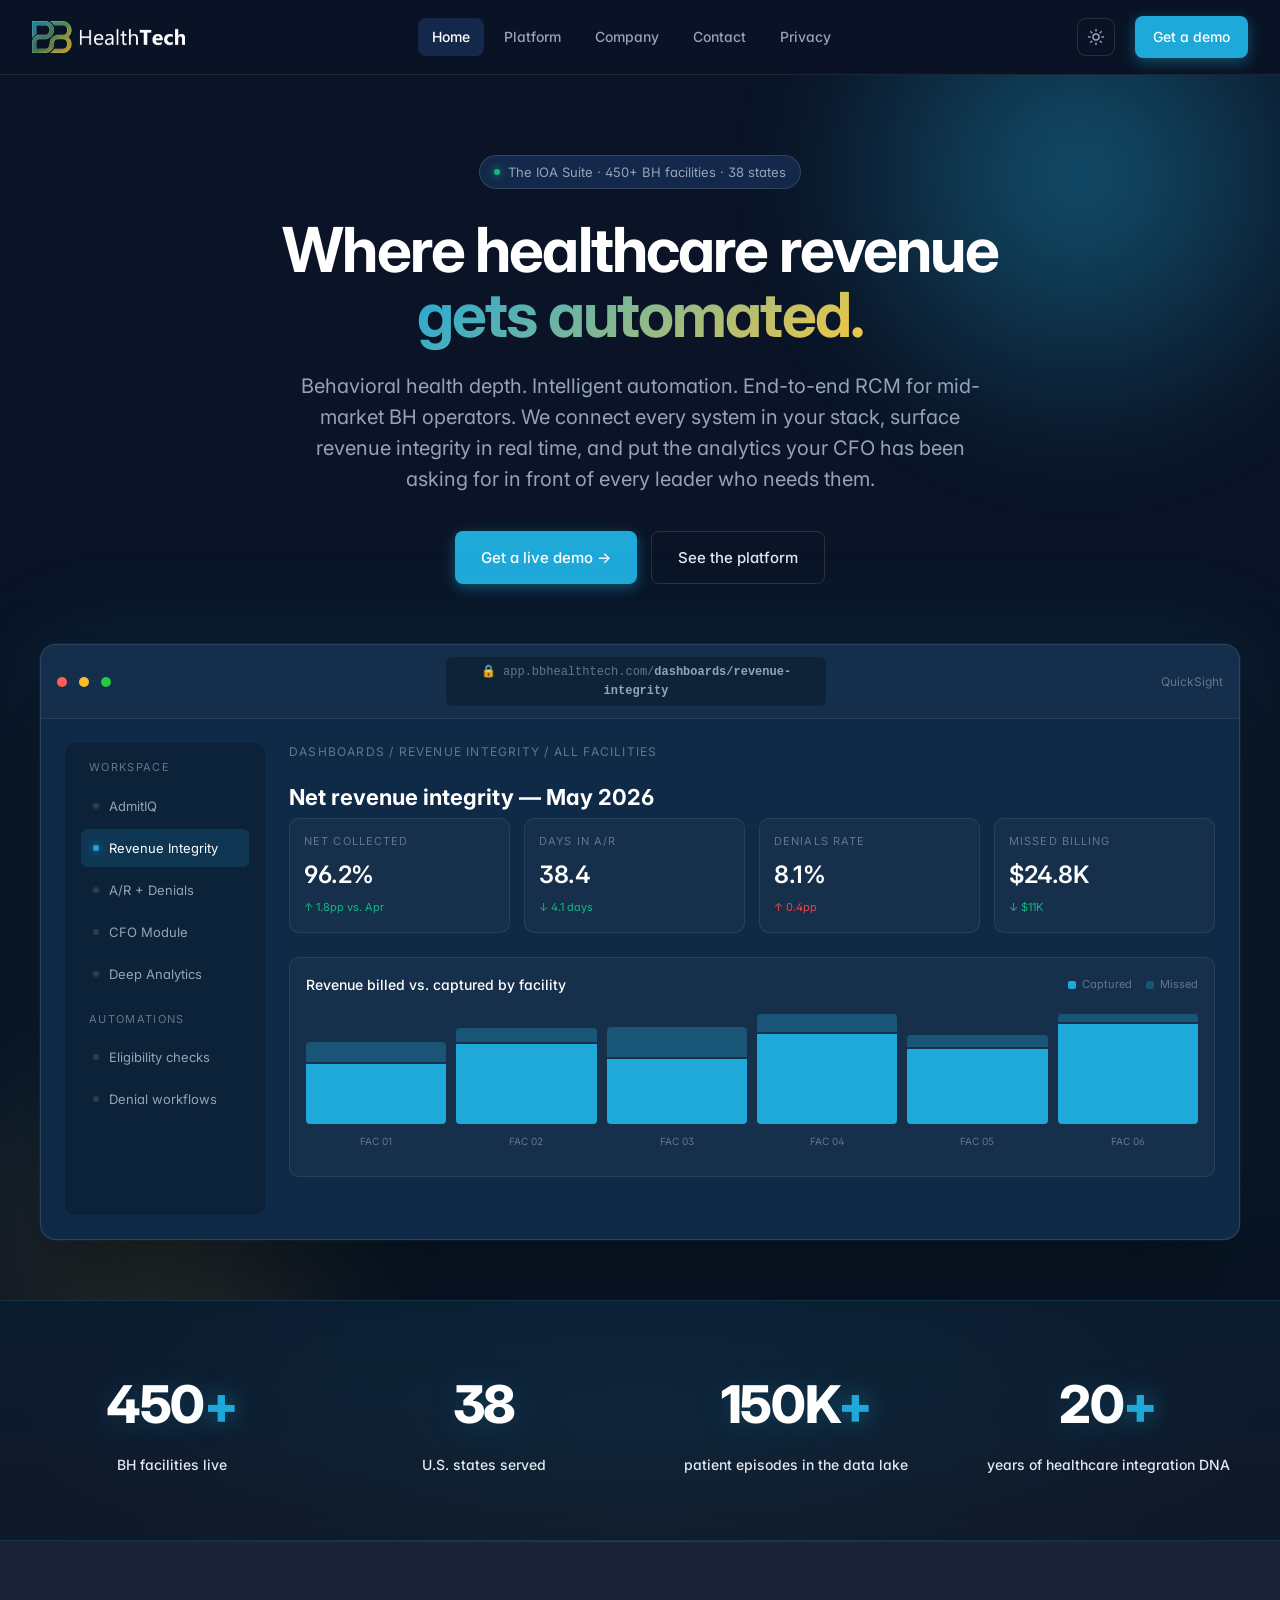
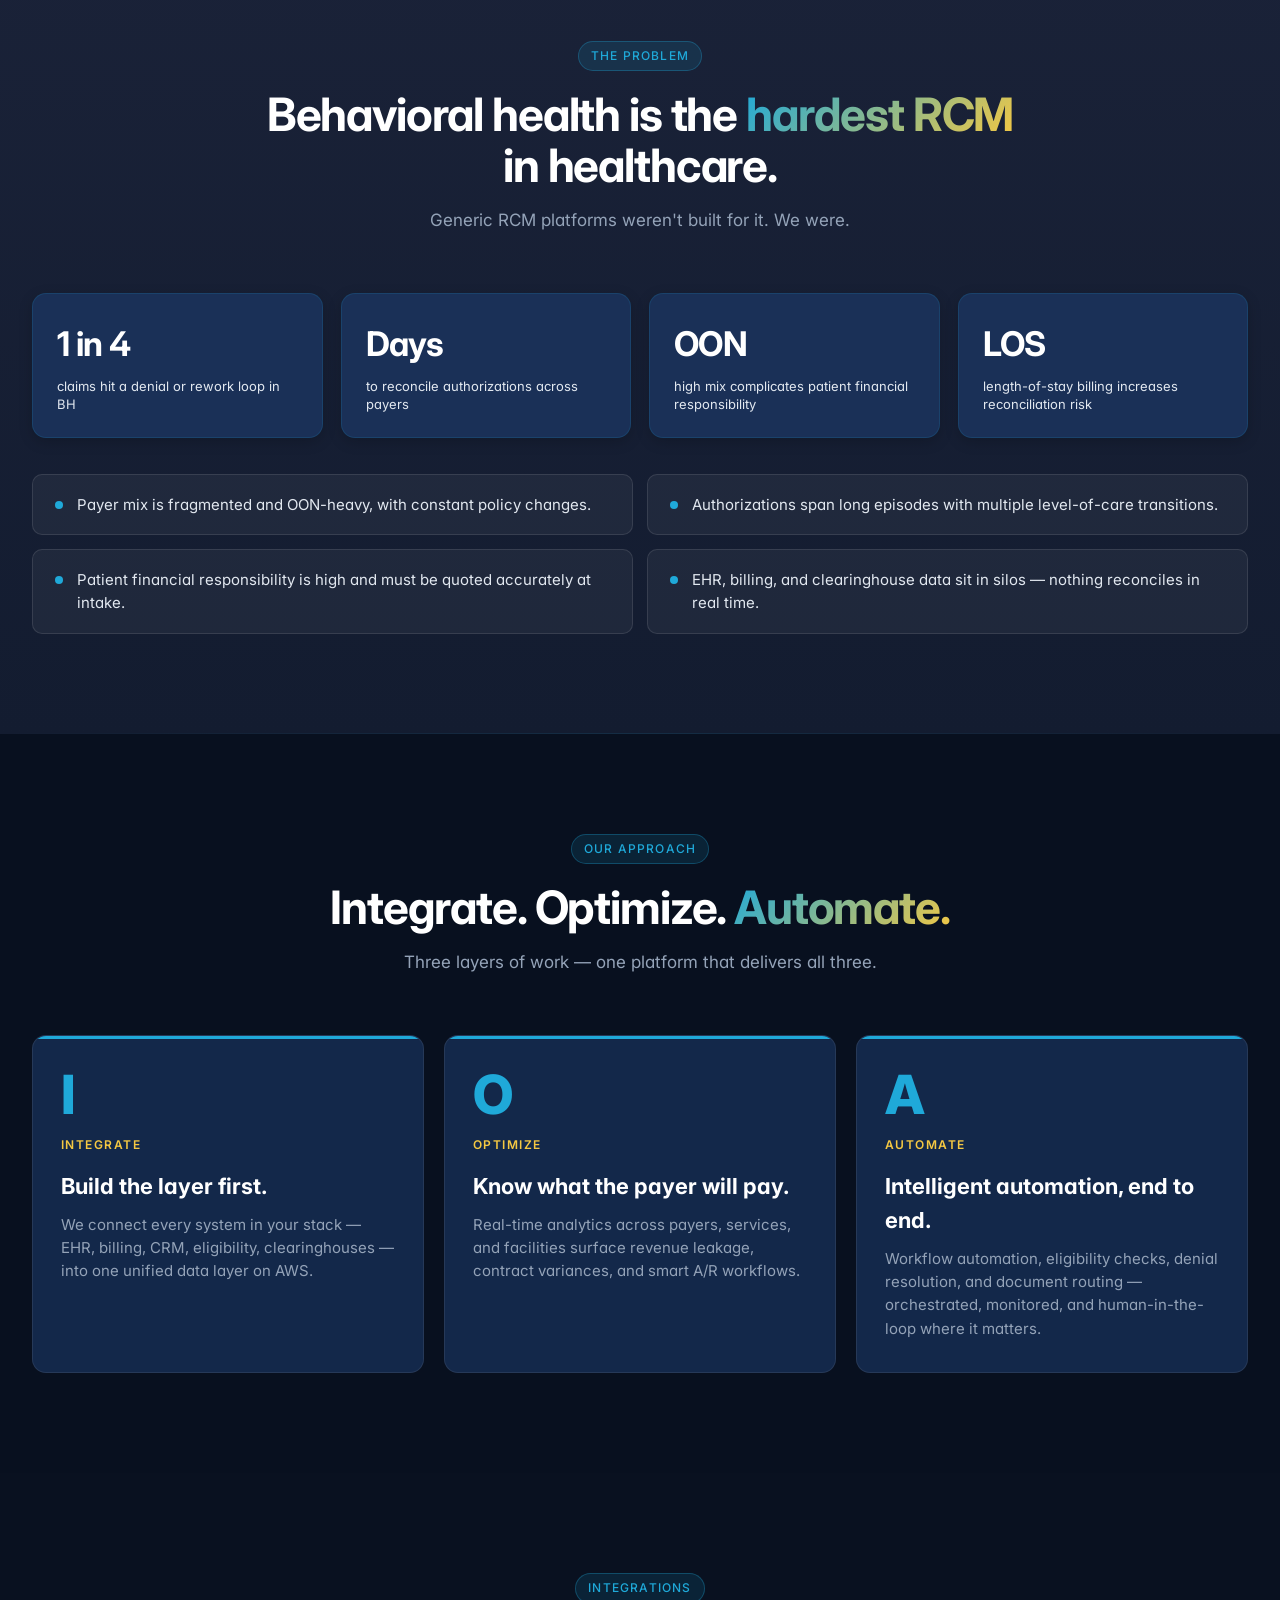
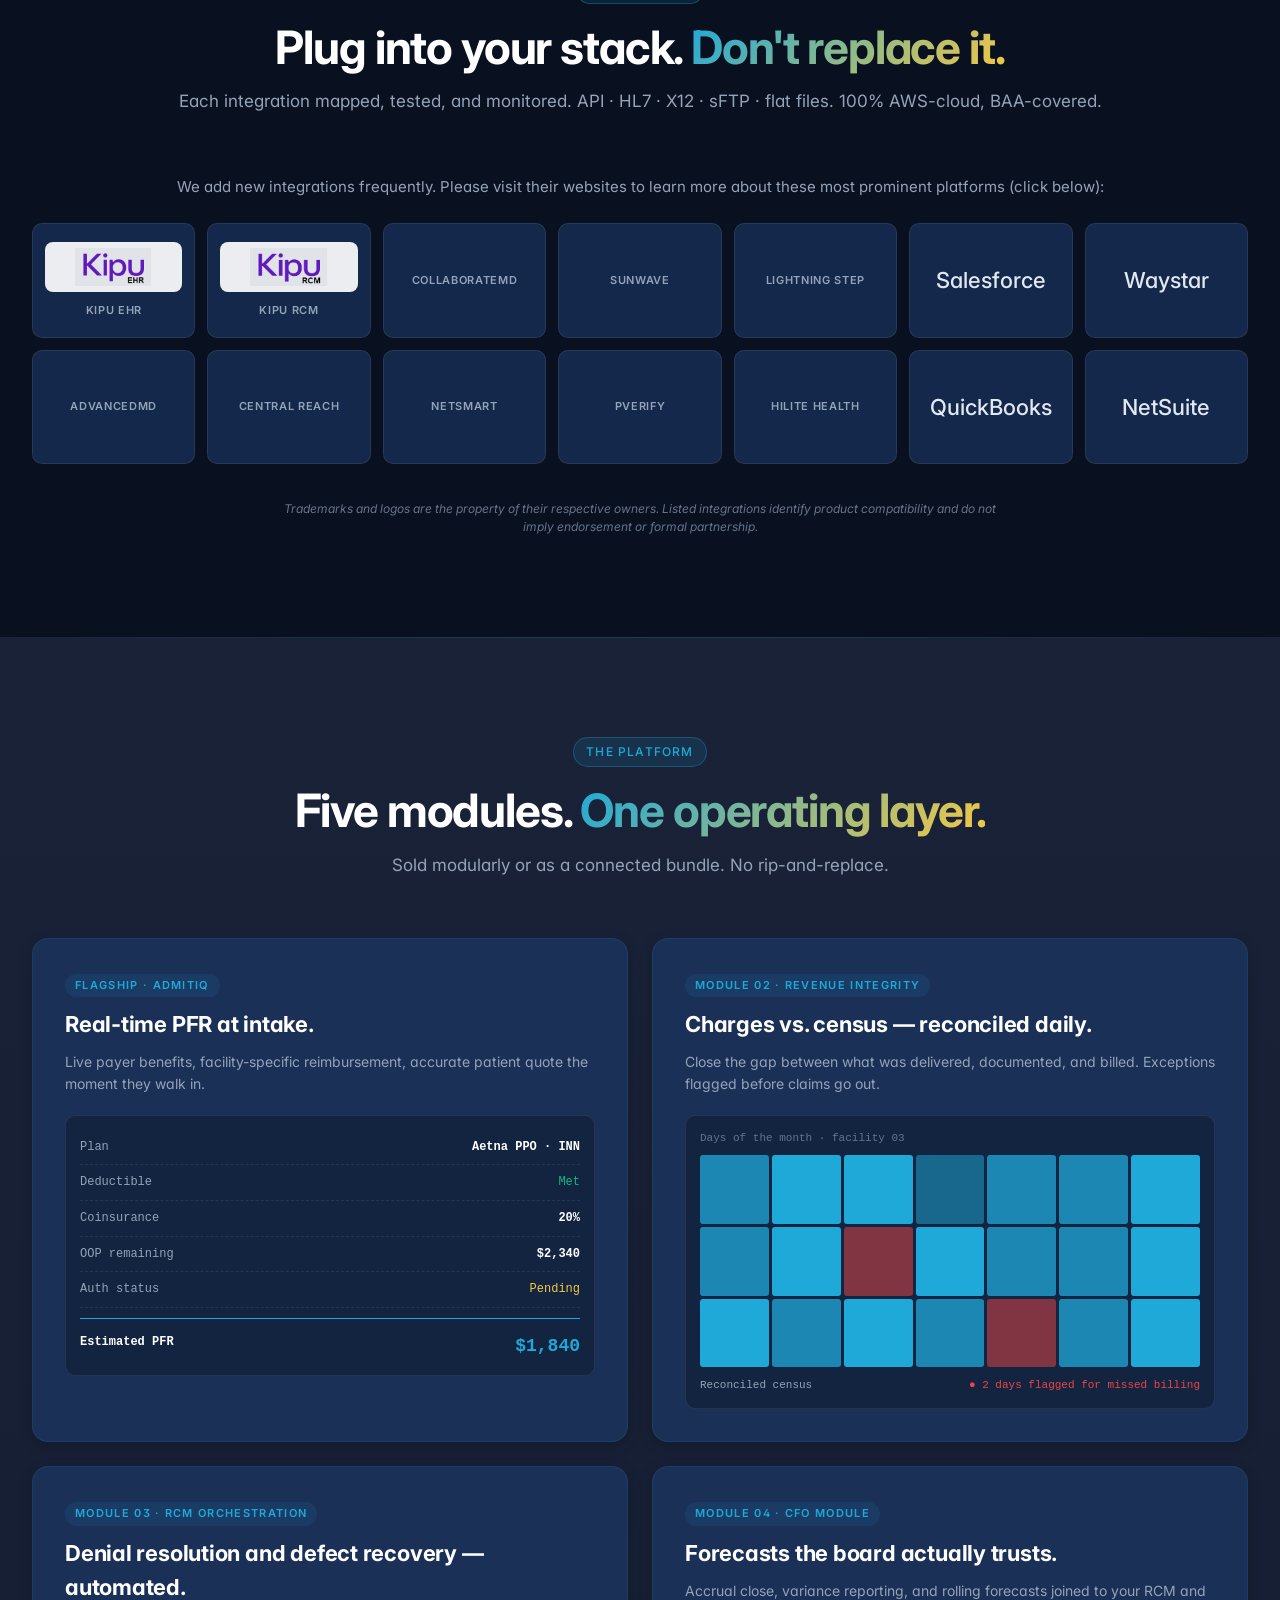
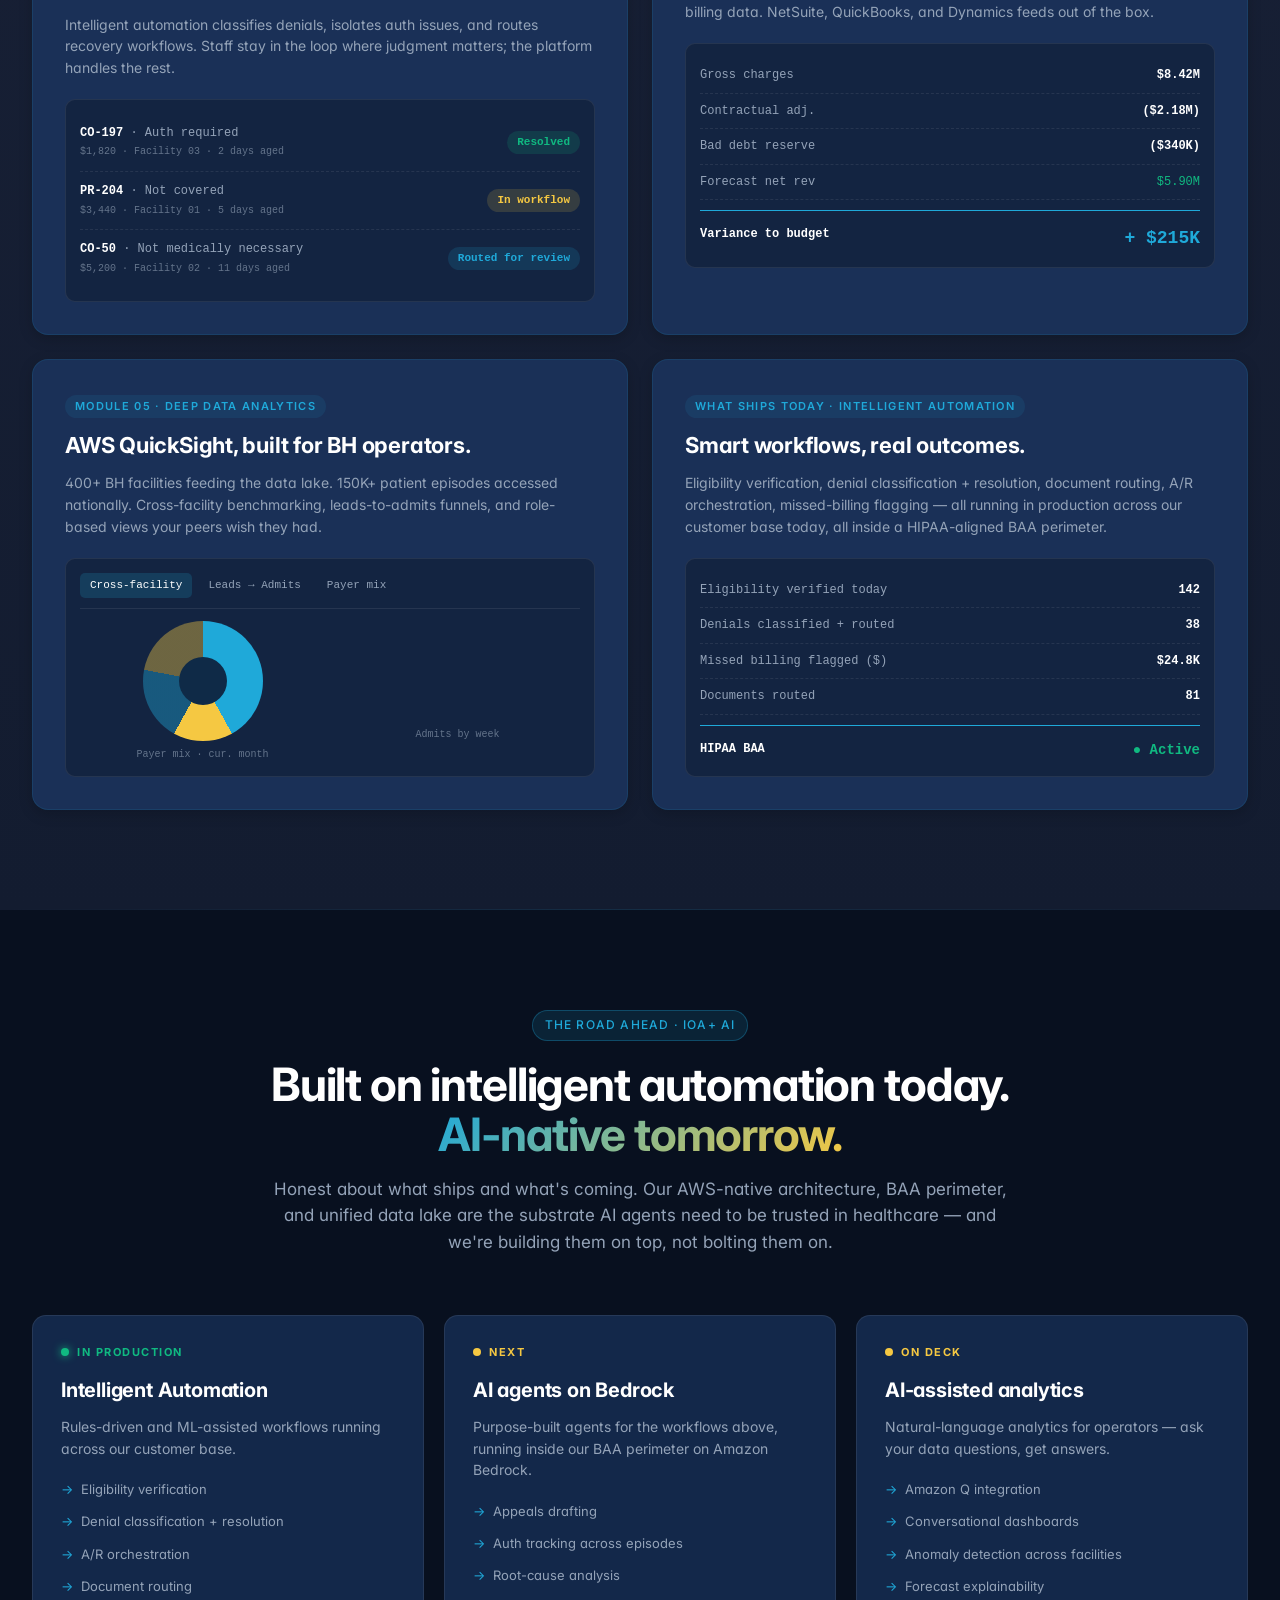
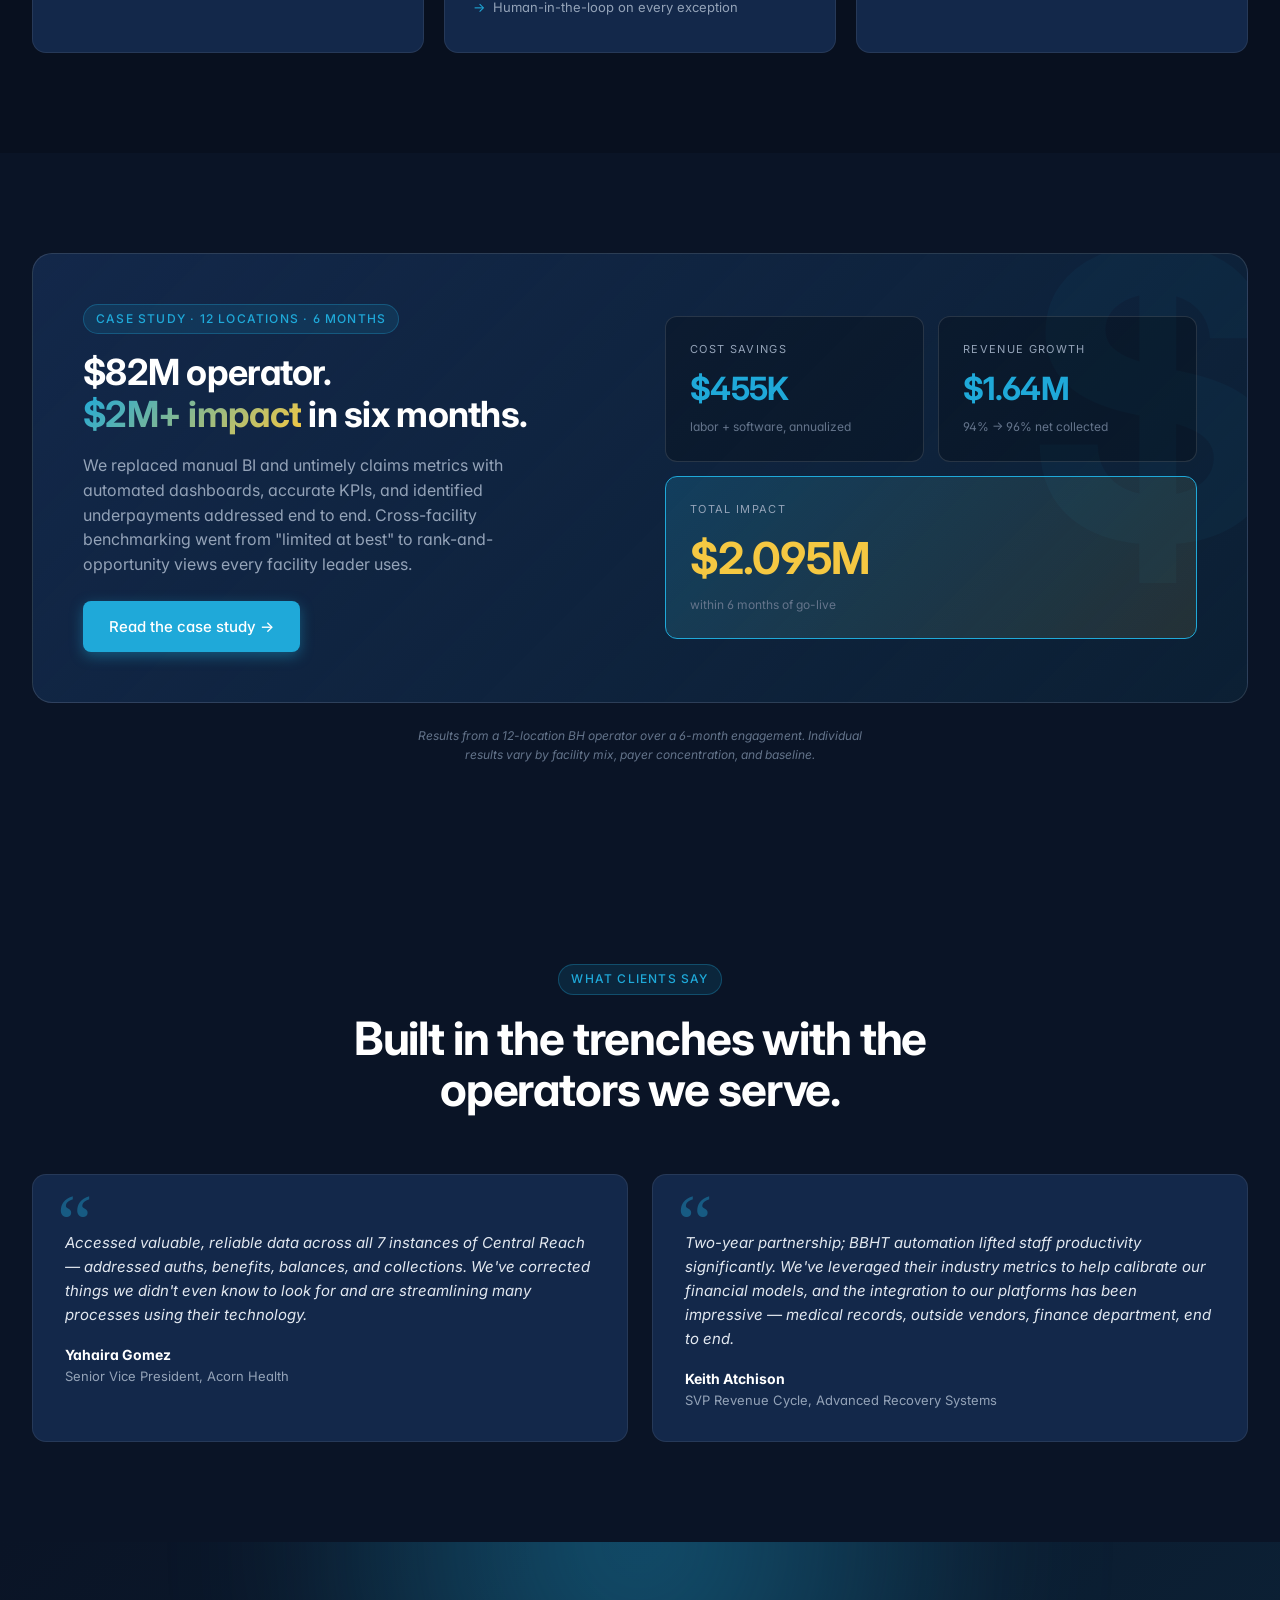
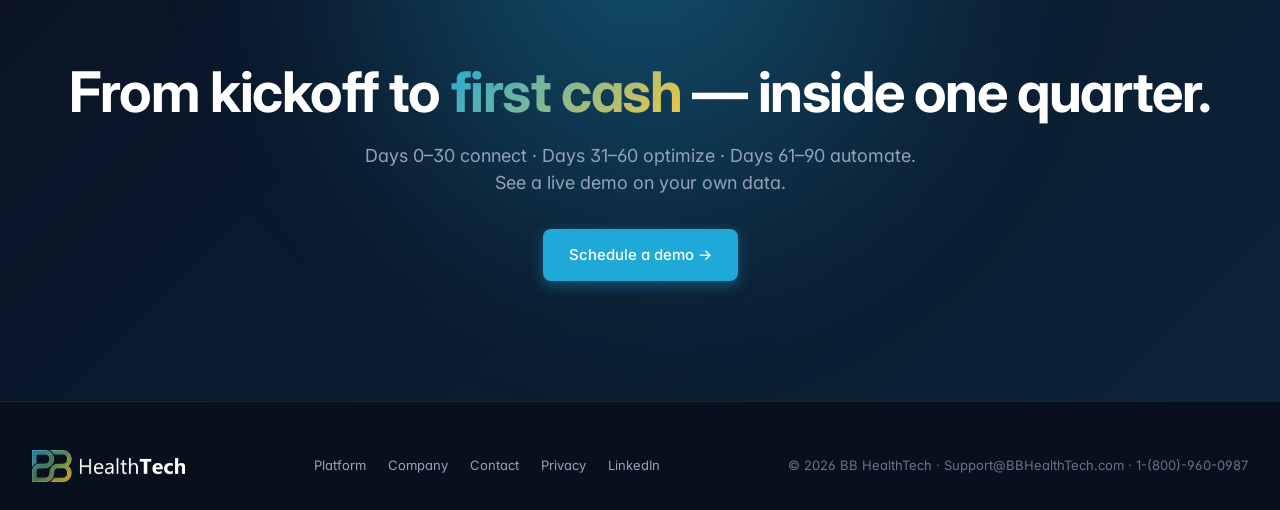
==== commit fb2dd248: "Move Integrations section right below Our Approach" ====
--- a/index.html
+++ b/index.html
@@ -156,175 +156,6 @@
   </div>
 </section>
 
-<!-- MODULES with product mocks -->
-<section class="section-lift">
-  <div class="container">
-    <div class="section-head">
-      <span class="eyebrow">The Platform</span>
-      <h2>Five modules. <span class="grad">One operating layer.</span></h2>
-      <p>Sold modularly or as a connected bundle. No rip-and-replace.</p>
-    </div>
-    <div class="features">
-
-      <!-- AdmitIQ -->
-      <div class="feature">
-        <span class="badge">Flagship · AdmitIQ</span>
-        <h3>Real-time PFR at intake.</h3>
-        <p>Live payer benefits, facility-specific reimbursement, accurate patient quote the moment they walk in.</p>
-        <div class="mock">
-          <div class="mock-row"><span>Plan</span><b>Aetna PPO · INN</b></div>
-          <div class="mock-row"><span>Deductible</span><span class="ok">Met</span></div>
-          <div class="mock-row"><span>Coinsurance</span><b>20%</b></div>
-          <div class="mock-row"><span>OOP remaining</span><b>$2,340</b></div>
-          <div class="mock-row"><span>Auth status</span><span class="warn">Pending</span></div>
-          <div class="pfr-total"><span>Estimated PFR</span><span>$1,840</span></div>
-        </div>
-      </div>
-
-      <!-- Revenue Integrity -->
-      <div class="feature">
-        <span class="badge">Module 02 · Revenue Integrity</span>
-        <h3>Charges vs. census — reconciled daily.</h3>
-        <p>Close the gap between what was delivered, documented, and billed. Exceptions flagged before claims go out.</p>
-        <div class="mock">
-          <div style="font-size:11px;color:var(--text-3);margin-bottom:8px">Days of the month · facility 03</div>
-          <div class="census-grid">
-            <div class="c l3"></div><div class="c l4"></div><div class="c l4"></div><div class="c l2"></div><div class="c l3"></div><div class="c l3"></div><div class="c l4"></div>
-            <div class="c l3"></div><div class="c l4"></div><div class="c miss"></div><div class="c l4"></div><div class="c l3"></div><div class="c l3"></div><div class="c l4"></div>
-            <div class="c l4"></div><div class="c l3"></div><div class="c l4"></div><div class="c l3"></div><div class="c miss"></div><div class="c l3"></div><div class="c l4"></div>
-          </div>
-          <div class="census-foot"><span>Reconciled census</span><span style="color:var(--red)">● 2 days flagged for missed billing</span></div>
-        </div>
-      </div>
-
-      <!-- RCM Orchestration / Denials -->
-      <div class="feature">
-        <span class="badge">Module 03 · RCM Orchestration</span>
-        <h3>Denial resolution and defect recovery — automated.</h3>
-        <p>Intelligent automation classifies denials, isolates auth issues, and routes recovery workflows. Staff stay in the loop where judgment matters; the platform handles the rest.</p>
-        <div class="mock denials-list">
-          <div class="d-it"><div><b style="color:#fff">CO-197</b> · Auth required<br><span style="font-size:10px;color:var(--text-3)">$1,820 · Facility 03 · 2 days aged</span></div><span class="pill resolved">Resolved</span></div>
-          <div class="d-it"><div><b style="color:#fff">PR-204</b> · Not covered<br><span style="font-size:10px;color:var(--text-3)">$3,440 · Facility 01 · 5 days aged</span></div><span class="pill workflow">In workflow</span></div>
-          <div class="d-it"><div><b style="color:#fff">CO-50</b> · Not medically necessary<br><span style="font-size:10px;color:var(--text-3)">$5,200 · Facility 02 · 11 days aged</span></div><span class="pill review">Routed for review</span></div>
-        </div>
-      </div>
-
-      <!-- CFO Module -->
-      <div class="feature">
-        <span class="badge">Module 04 · CFO Module</span>
-        <h3>Forecasts the board actually trusts.</h3>
-        <p>Accrual close, variance reporting, and rolling forecasts joined to your RCM and billing data. NetSuite, QuickBooks, and Dynamics feeds out of the box.</p>
-        <div class="mock">
-          <div class="mock-row"><span>Gross charges</span><b>$8.42M</b></div>
-          <div class="mock-row"><span>Contractual adj.</span><b>($2.18M)</b></div>
-          <div class="mock-row"><span>Bad debt reserve</span><b>($340K)</b></div>
-          <div class="mock-row"><span>Forecast net rev</span><span class="ok">$5.90M</span></div>
-          <div class="pfr-total"><span>Variance to budget</span><span>+ $215K</span></div>
-        </div>
-      </div>
-
-      <!-- Deep Data Analytics — PROMOTED -->
-      <div class="feature">
-        <span class="badge">Module 05 · Deep Data Analytics</span>
-        <h3>AWS QuickSight, built for BH operators.</h3>
-        <p>400+ BH facilities feeding the data lake. 150K+ patient episodes accessed nationally. Cross-facility benchmarking, leads-to-admits funnels, and role-based views your peers wish they had.</p>
-        <div class="mock qs-mock">
-          <div class="qs-tabs">
-            <div class="qs-tab active">Cross-facility</div>
-            <div class="qs-tab">Leads → Admits</div>
-            <div class="qs-tab">Payer mix</div>
-          </div>
-          <div class="qs-chart-row">
-            <div><div class="qs-pie"></div><div style="font-size:10px;color:var(--text-3);text-align:center;margin-top:6px">Payer mix · cur. month</div></div>
-            <div><div class="qs-bars"><div class="b"></div><div class="b hi"></div><div class="b"></div><div class="b hi"></div><div class="b"></div><div class="b hi"></div><div class="b"></div><div class="b hi"></div></div><div style="font-size:10px;color:var(--text-3);text-align:center;margin-top:6px">Admits by week</div></div>
-          </div>
-        </div>
-      </div>
-
-      <!-- IA Today -->
-      <div class="feature">
-        <span class="badge">What ships today · Intelligent Automation</span>
-        <h3>Smart workflows, real outcomes.</h3>
-        <p>Eligibility verification, denial classification + resolution, document routing, A/R orchestration, missed-billing flagging — all running in production across our customer base today, all inside a HIPAA-aligned BAA perimeter.</p>
-        <div class="mock">
-          <div class="mock-row"><span>Eligibility verified today</span><b>142</b></div>
-          <div class="mock-row"><span>Denials classified + routed</span><b>38</b></div>
-          <div class="mock-row"><span>Missed billing flagged ($)</span><b>$24.8K</b></div>
-          <div class="mock-row"><span>Documents routed</span><b>81</b></div>
-          <div class="pfr-total"><span>HIPAA BAA</span><span style="color:var(--green);font-size:14px">● Active</span></div>
-        </div>
-      </div>
-
-    </div>
-  </div>
-</section>
-
-<!-- AI ROADMAP -->
-<section class="ioa-frame">
-  <div class="container">
-    <div class="section-head">
-      <span class="eyebrow">The Road Ahead · IOA+ AI</span>
-      <h2>Built on intelligent automation today. <span class="grad">AI-native tomorrow.</span></h2>
-      <p>Honest about what ships and what's coming. Our AWS-native architecture, BAA perimeter, and unified data lake are the substrate AI agents need to be trusted in healthcare — and we're building them on top, not bolting them on.</p>
-    </div>
-    <div class="roadmap">
-      <div class="rm-card now">
-        <div class="when">In production</div>
-        <h3>Intelligent Automation</h3>
-        <p>Rules-driven and ML-assisted workflows running across our customer base.</p>
-        <ul>
-          <li>Eligibility verification</li>
-          <li>Denial classification + resolution</li>
-          <li>A/R orchestration</li>
-          <li>Document routing</li>
-        </ul>
-      </div>
-      <div class="rm-card">
-        <div class="when">Next</div>
-        <h3>AI agents on Bedrock</h3>
-        <p>Purpose-built agents for the workflows above, running inside our BAA perimeter on Amazon Bedrock.</p>
-        <ul>
-          <li>Appeals drafting</li>
-          <li>Auth tracking across episodes</li>
-          <li>Root-cause analysis</li>
-          <li>Human-in-the-loop on every exception</li>
-        </ul>
-      </div>
-      <div class="rm-card">
-        <div class="when">On deck</div>
-        <h3>AI-assisted analytics</h3>
-        <p>Natural-language analytics for operators — ask your data questions, get answers.</p>
-        <ul>
-          <li>Amazon Q integration</li>
-          <li>Conversational dashboards</li>
-          <li>Anomaly detection across facilities</li>
-          <li>Forecast explainability</li>
-        </ul>
-      </div>
-    </div>
-  </div>
-</section>
-
-<!-- CASE STUDY -->
-<section>
-  <div class="container">
-    <div class="case-card">
-      <div class="case-text">
-        <span class="eyebrow-pill">Case study · 12 locations · 6 months</span>
-        <h3>$82M operator.<br><span class="grad">$2M+ impact</span> in six months.</h3>
-        <p>We replaced manual BI and untimely claims metrics with automated dashboards, accurate KPIs, and identified underpayments addressed end to end. Cross-facility benchmarking went from "limited at best" to rank-and-opportunity views every facility leader uses.</p>
-        <a href="company.html#case-study" class="btn btn-primary btn-lg">Read the case study →</a>
-      </div>
-      <div class="case-nums">
-        <div class="item"><div class="lbl">Cost savings</div><div class="v">$455K</div><div class="sub">labor + software, annualized</div></div>
-        <div class="item"><div class="lbl">Revenue growth</div><div class="v">$1.64M</div><div class="sub">94% → 96% net collected</div></div>
-        <div class="item big"><div class="lbl">Total impact</div><div class="v">$2.095M</div><div class="sub">within 6 months of go-live</div></div>
-      </div>
-    </div>
-    <p class="case-disclaimer" style="text-align:center;margin:24px auto 0">Results from a 12-location BH operator over a 6-month engagement. Individual results vary by facility mix, payer concentration, and baseline.</p>
-  </div>
-</section>
-
 <!-- INTEGRATIONS -->
 <section class="integ-section">
   <div class="container">
@@ -353,6 +184,177 @@
     <p class="integ-disclaimer">Trademarks and logos are the property of their respective owners. Listed integrations identify product compatibility and do not imply endorsement or formal partnership.</p>
   </div>
 </section>
+
+<!-- MODULES with product mocks -->
+<section class="section-lift">
+  <div class="container">
+    <div class="section-head">
+      <span class="eyebrow">The Platform</span>
+      <h2>Five modules. <span class="grad">One operating layer.</span></h2>
+      <p>Sold modularly or as a connected bundle. No rip-and-replace.</p>
+    </div>
+    <div class="features">
+
+      <!-- AdmitIQ -->
+      <div class="feature">
+        <span class="badge">Flagship · AdmitIQ</span>
+        <h3>Real-time PFR at intake.</h3>
+        <p>Live payer benefits, facility-specific reimbursement, accurate patient quote the moment they walk in.</p>
+        <div class="mock">
+          <div class="mock-row"><span>Plan</span><b>Aetna PPO · INN</b></div>
+          <div class="mock-row"><span>Deductible</span><span class="ok">Met</span></div>
+          <div class="mock-row"><span>Coinsurance</span><b>20%</b></div>
+          <div class="mock-row"><span>OOP remaining</span><b>$2,340</b></div>
+          <div class="mock-row"><span>Auth status</span><span class="warn">Pending</span></div>
+          <div class="pfr-total"><span>Estimated PFR</span><span>$1,840</span></div>
+        </div>
+      </div>
+
+      <!-- Revenue Integrity -->
+      <div class="feature">
+        <span class="badge">Module 02 · Revenue Integrity</span>
+        <h3>Charges vs. census — reconciled daily.</h3>
+        <p>Close the gap between what was delivered, documented, and billed. Exceptions flagged before claims go out.</p>
+        <div class="mock">
+          <div style="font-size:11px;color:var(--text-3);margin-bottom:8px">Days of the month · facility 03</div>
+          <div class="census-grid">
+            <div class="c l3"></div><div class="c l4"></div><div class="c l4"></div><div class="c l2"></div><div class="c l3"></div><div class="c l3"></div><div class="c l4"></div>
+            <div class="c l3"></div><div class="c l4"></div><div class="c miss"></div><div class="c l4"></div><div class="c l3"></div><div class="c l3"></div><div class="c l4"></div>
+            <div class="c l4"></div><div class="c l3"></div><div class="c l4"></div><div class="c l3"></div><div class="c miss"></div><div class="c l3"></div><div class="c l4"></div>
+          </div>
+          <div class="census-foot"><span>Reconciled census</span><span style="color:var(--red)">● 2 days flagged for missed billing</span></div>
+        </div>
+      </div>
+
+      <!-- RCM Orchestration / Denials -->
+      <div class="feature">
+        <span class="badge">Module 03 · RCM Orchestration</span>
+        <h3>Denial resolution and defect recovery — automated.</h3>
+        <p>Intelligent automation classifies denials, isolates auth issues, and routes recovery workflows. Staff stay in the loop where judgment matters; the platform handles the rest.</p>
+        <div class="mock denials-list">
+          <div class="d-it"><div><b style="color:#fff">CO-197</b> · Auth required<br><span style="font-size:10px;color:var(--text-3)">$1,820 · Facility 03 · 2 days aged</span></div><span class="pill resolved">Resolved</span></div>
+          <div class="d-it"><div><b style="color:#fff">PR-204</b> · Not covered<br><span style="font-size:10px;color:var(--text-3)">$3,440 · Facility 01 · 5 days aged</span></div><span class="pill workflow">In workflow</span></div>
+          <div class="d-it"><div><b style="color:#fff">CO-50</b> · Not medically necessary<br><span style="font-size:10px;color:var(--text-3)">$5,200 · Facility 02 · 11 days aged</span></div><span class="pill review">Routed for review</span></div>
+        </div>
+      </div>
+
+      <!-- CFO Module -->
+      <div class="feature">
+        <span class="badge">Module 04 · CFO Module</span>
+        <h3>Forecasts the board actually trusts.</h3>
+        <p>Accrual close, variance reporting, and rolling forecasts joined to your RCM and billing data. NetSuite, QuickBooks, and Dynamics feeds out of the box.</p>
+        <div class="mock">
+          <div class="mock-row"><span>Gross charges</span><b>$8.42M</b></div>
+          <div class="mock-row"><span>Contractual adj.</span><b>($2.18M)</b></div>
+          <div class="mock-row"><span>Bad debt reserve</span><b>($340K)</b></div>
+          <div class="mock-row"><span>Forecast net rev</span><span class="ok">$5.90M</span></div>
+          <div class="pfr-total"><span>Variance to budget</span><span>+ $215K</span></div>
+        </div>
+      </div>
+
+      <!-- Deep Data Analytics — PROMOTED -->
+      <div class="feature">
+        <span class="badge">Module 05 · Deep Data Analytics</span>
+        <h3>AWS QuickSight, built for BH operators.</h3>
+        <p>400+ BH facilities feeding the data lake. 150K+ patient episodes accessed nationally. Cross-facility benchmarking, leads-to-admits funnels, and role-based views your peers wish they had.</p>
+        <div class="mock qs-mock">
+          <div class="qs-tabs">
+            <div class="qs-tab active">Cross-facility</div>
+            <div class="qs-tab">Leads → Admits</div>
+            <div class="qs-tab">Payer mix</div>
+          </div>
+          <div class="qs-chart-row">
+            <div><div class="qs-pie"></div><div style="font-size:10px;color:var(--text-3);text-align:center;margin-top:6px">Payer mix · cur. month</div></div>
+            <div><div class="qs-bars"><div class="b"></div><div class="b hi"></div><div class="b"></div><div class="b hi"></div><div class="b"></div><div class="b hi"></div><div class="b"></div><div class="b hi"></div></div><div style="font-size:10px;color:var(--text-3);text-align:center;margin-top:6px">Admits by week</div></div>
+          </div>
+        </div>
+      </div>
+
+      <!-- IA Today -->
+      <div class="feature">
+        <span class="badge">What ships today · Intelligent Automation</span>
+        <h3>Smart workflows, real outcomes.</h3>
+        <p>Eligibility verification, denial classification + resolution, document routing, A/R orchestration, missed-billing flagging — all running in production across our customer base today, all inside a HIPAA-aligned BAA perimeter.</p>
+        <div class="mock">
+          <div class="mock-row"><span>Eligibility verified today</span><b>142</b></div>
+          <div class="mock-row"><span>Denials classified + routed</span><b>38</b></div>
+          <div class="mock-row"><span>Missed billing flagged ($)</span><b>$24.8K</b></div>
+          <div class="mock-row"><span>Documents routed</span><b>81</b></div>
+          <div class="pfr-total"><span>HIPAA BAA</span><span style="color:var(--green);font-size:14px">● Active</span></div>
+        </div>
+      </div>
+
+    </div>
+  </div>
+</section>
+
+<!-- AI ROADMAP -->
+<section class="ioa-frame">
+  <div class="container">
+    <div class="section-head">
+      <span class="eyebrow">The Road Ahead · IOA+ AI</span>
+      <h2>Built on intelligent automation today. <span class="grad">AI-native tomorrow.</span></h2>
+      <p>Honest about what ships and what's coming. Our AWS-native architecture, BAA perimeter, and unified data lake are the substrate AI agents need to be trusted in healthcare — and we're building them on top, not bolting them on.</p>
+    </div>
+    <div class="roadmap">
+      <div class="rm-card now">
+        <div class="when">In production</div>
+        <h3>Intelligent Automation</h3>
+        <p>Rules-driven and ML-assisted workflows running across our customer base.</p>
+        <ul>
+          <li>Eligibility verification</li>
+          <li>Denial classification + resolution</li>
+          <li>A/R orchestration</li>
+          <li>Document routing</li>
+        </ul>
+      </div>
+      <div class="rm-card">
+        <div class="when">Next</div>
+        <h3>AI agents on Bedrock</h3>
+        <p>Purpose-built agents for the workflows above, running inside our BAA perimeter on Amazon Bedrock.</p>
+        <ul>
+          <li>Appeals drafting</li>
+          <li>Auth tracking across episodes</li>
+          <li>Root-cause analysis</li>
+          <li>Human-in-the-loop on every exception</li>
+        </ul>
+      </div>
+      <div class="rm-card">
+        <div class="when">On deck</div>
+        <h3>AI-assisted analytics</h3>
+        <p>Natural-language analytics for operators — ask your data questions, get answers.</p>
+        <ul>
+          <li>Amazon Q integration</li>
+          <li>Conversational dashboards</li>
+          <li>Anomaly detection across facilities</li>
+          <li>Forecast explainability</li>
+        </ul>
+      </div>
+    </div>
+  </div>
+</section>
+
+<!-- CASE STUDY -->
+<section>
+  <div class="container">
+    <div class="case-card">
+      <div class="case-text">
+        <span class="eyebrow-pill">Case study · 12 locations · 6 months</span>
+        <h3>$82M operator.<br><span class="grad">$2M+ impact</span> in six months.</h3>
+        <p>We replaced manual BI and untimely claims metrics with automated dashboards, accurate KPIs, and identified underpayments addressed end to end. Cross-facility benchmarking went from "limited at best" to rank-and-opportunity views every facility leader uses.</p>
+        <a href="company.html#case-study" class="btn btn-primary btn-lg">Read the case study →</a>
+      </div>
+      <div class="case-nums">
+        <div class="item"><div class="lbl">Cost savings</div><div class="v">$455K</div><div class="sub">labor + software, annualized</div></div>
+        <div class="item"><div class="lbl">Revenue growth</div><div class="v">$1.64M</div><div class="sub">94% → 96% net collected</div></div>
+        <div class="item big"><div class="lbl">Total impact</div><div class="v">$2.095M</div><div class="sub">within 6 months of go-live</div></div>
+      </div>
+    </div>
+    <p class="case-disclaimer" style="text-align:center;margin:24px auto 0">Results from a 12-location BH operator over a 6-month engagement. Individual results vary by facility mix, payer concentration, and baseline.</p>
+  </div>
+</section>
+
+
 
 <!-- TESTIMONIALS -->
 <section>
--- a/styles.css
+++ b/styles.css
@@ -248,7 +248,8 @@
 
 /* ---------- TESTIMONIAL ---------- */
 .testimonial-grid{display:grid;grid-template-columns:repeat(2,1fr);gap:24px}
-.testimonial{background:var(--surface);border:1px solid var(--line);border-radius:14px;padding:32px;position:relative}
+.testimonial{background:var(--surface);border:1px solid var(--line);border-radius:14px;padding:32px;position:relative;transition:all .2s}
+.testimonial:hover{border-color:var(--cyan);transform:translateY(-3px)}
 .testimonial::before{content:"\201C";position:absolute;top:8px;left:24px;font-size:80px;color:var(--cyan);line-height:1;opacity:.4;font-family:Georgia,serif}
 .testimonial p{margin:24px 0 18px;color:var(--text);font-size:15px;line-height:1.6;font-style:italic}
 .testimonial .who{color:var(--text-2);font-size:13px;line-height:1.4}
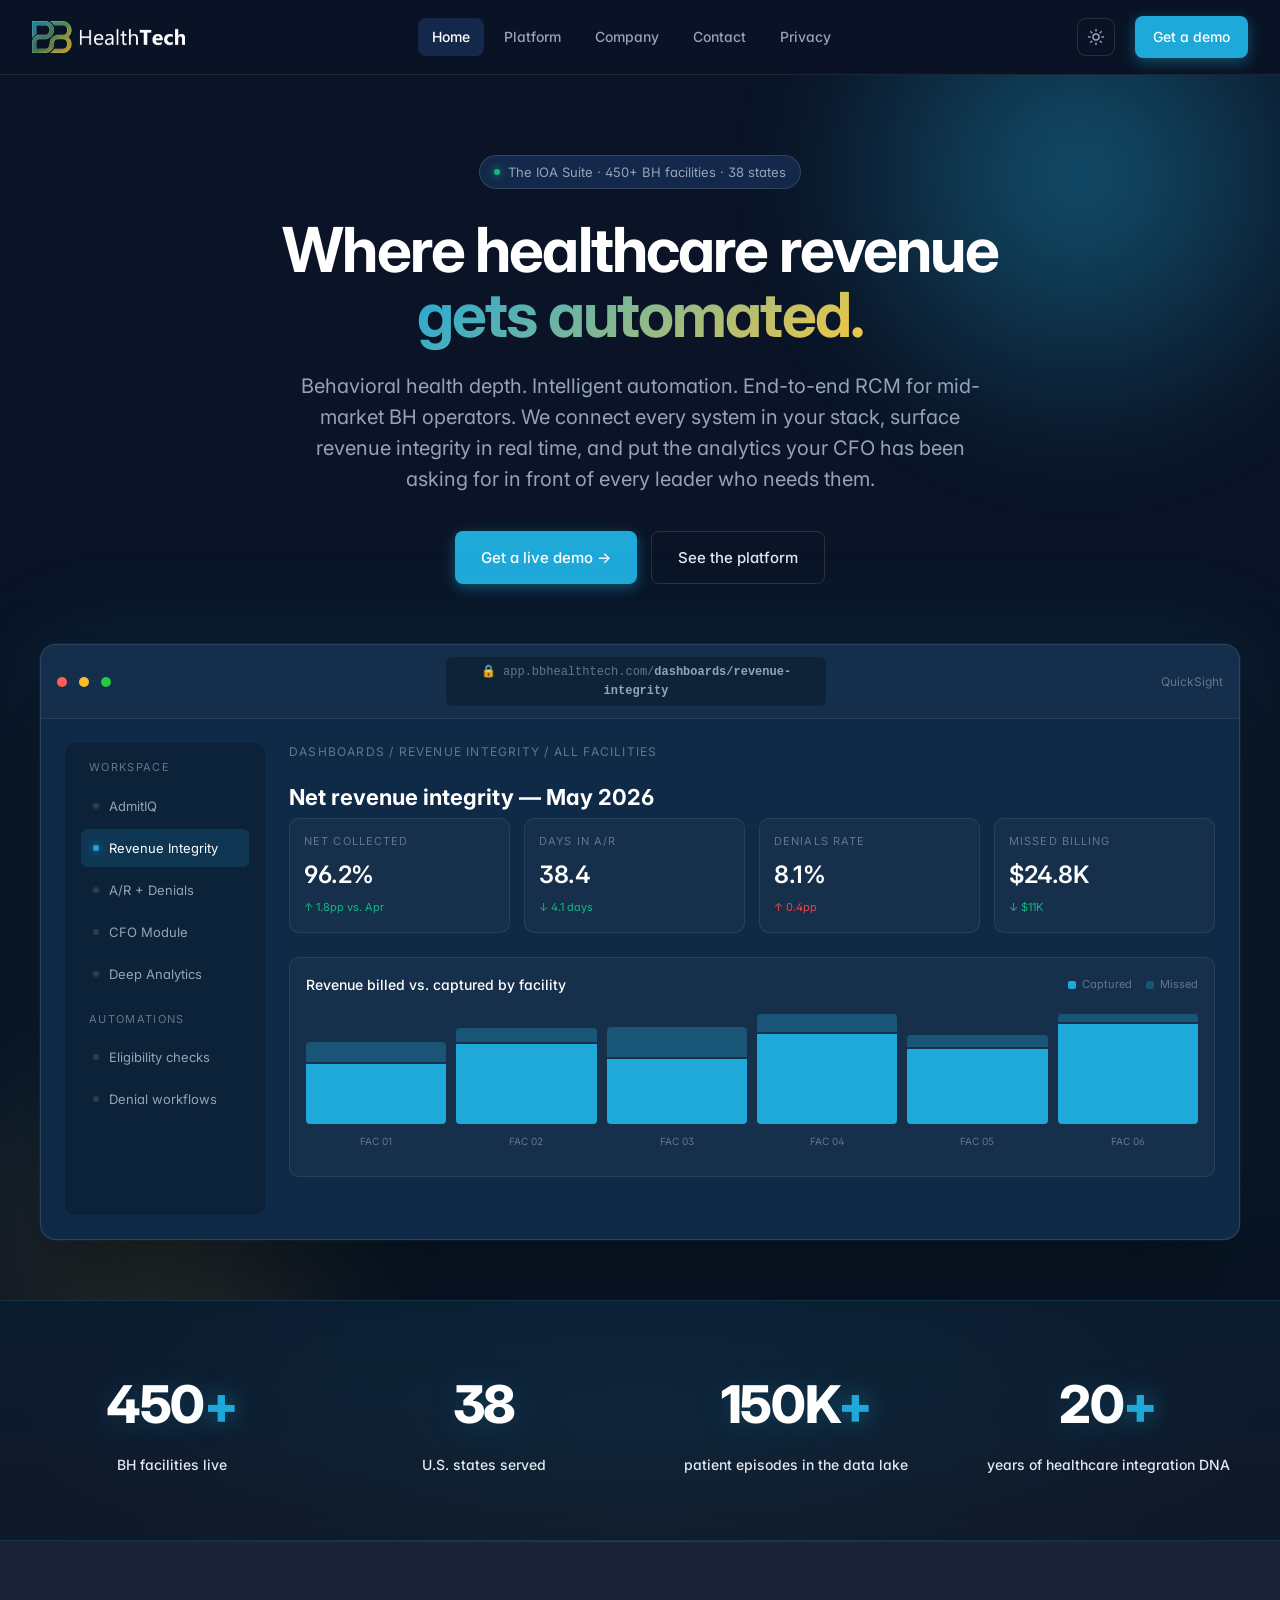
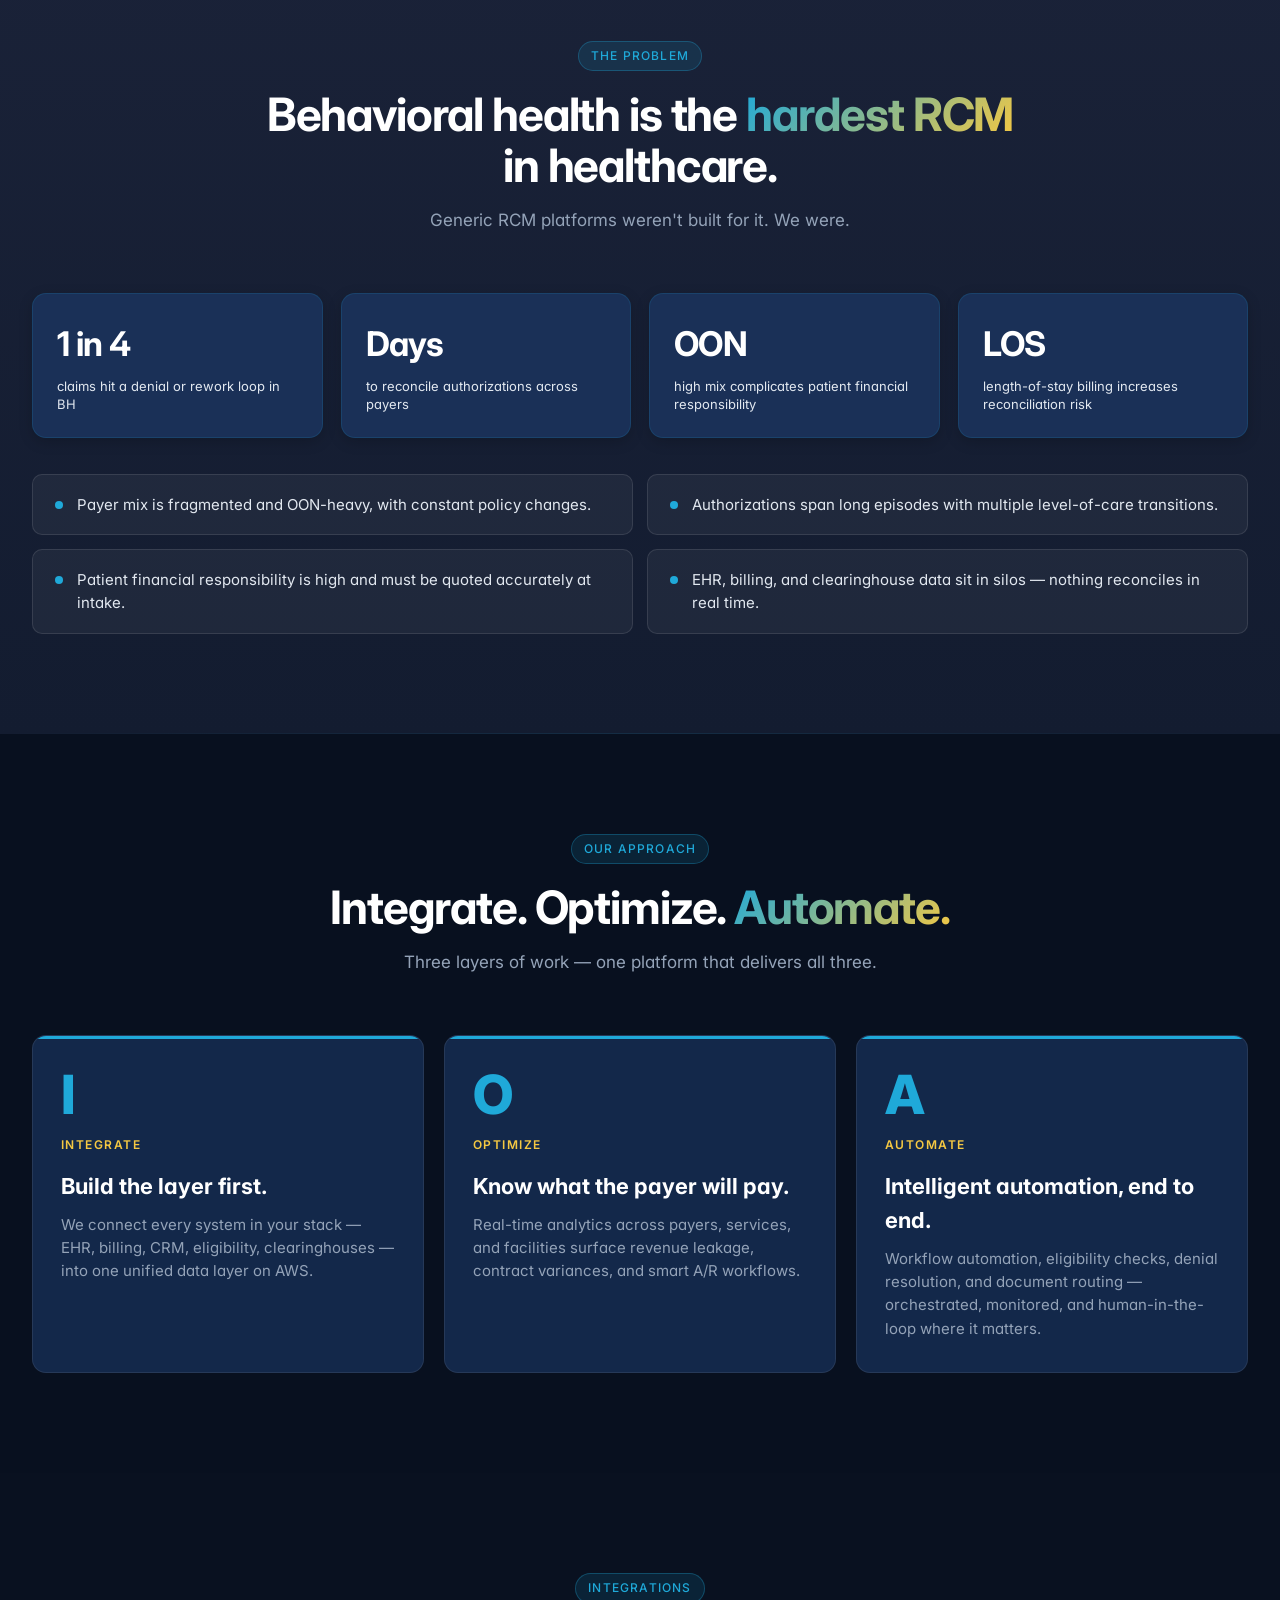
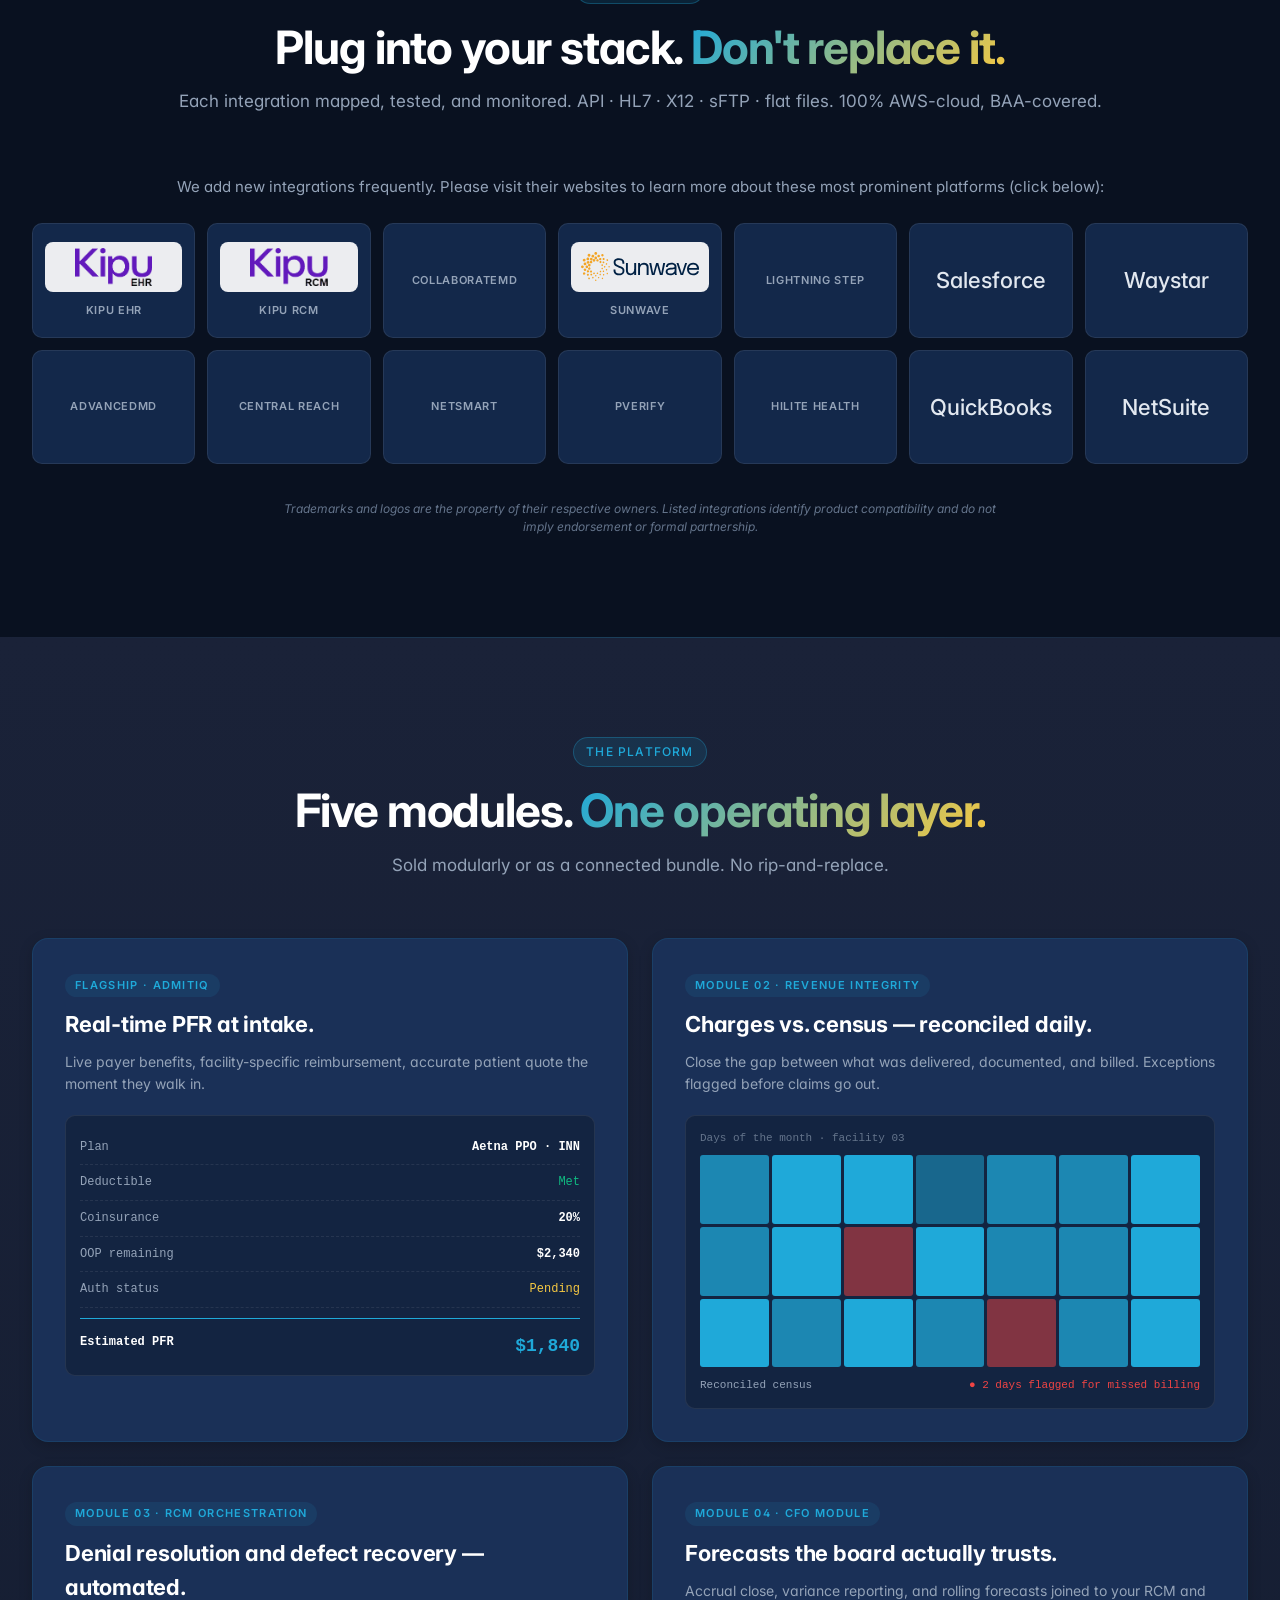
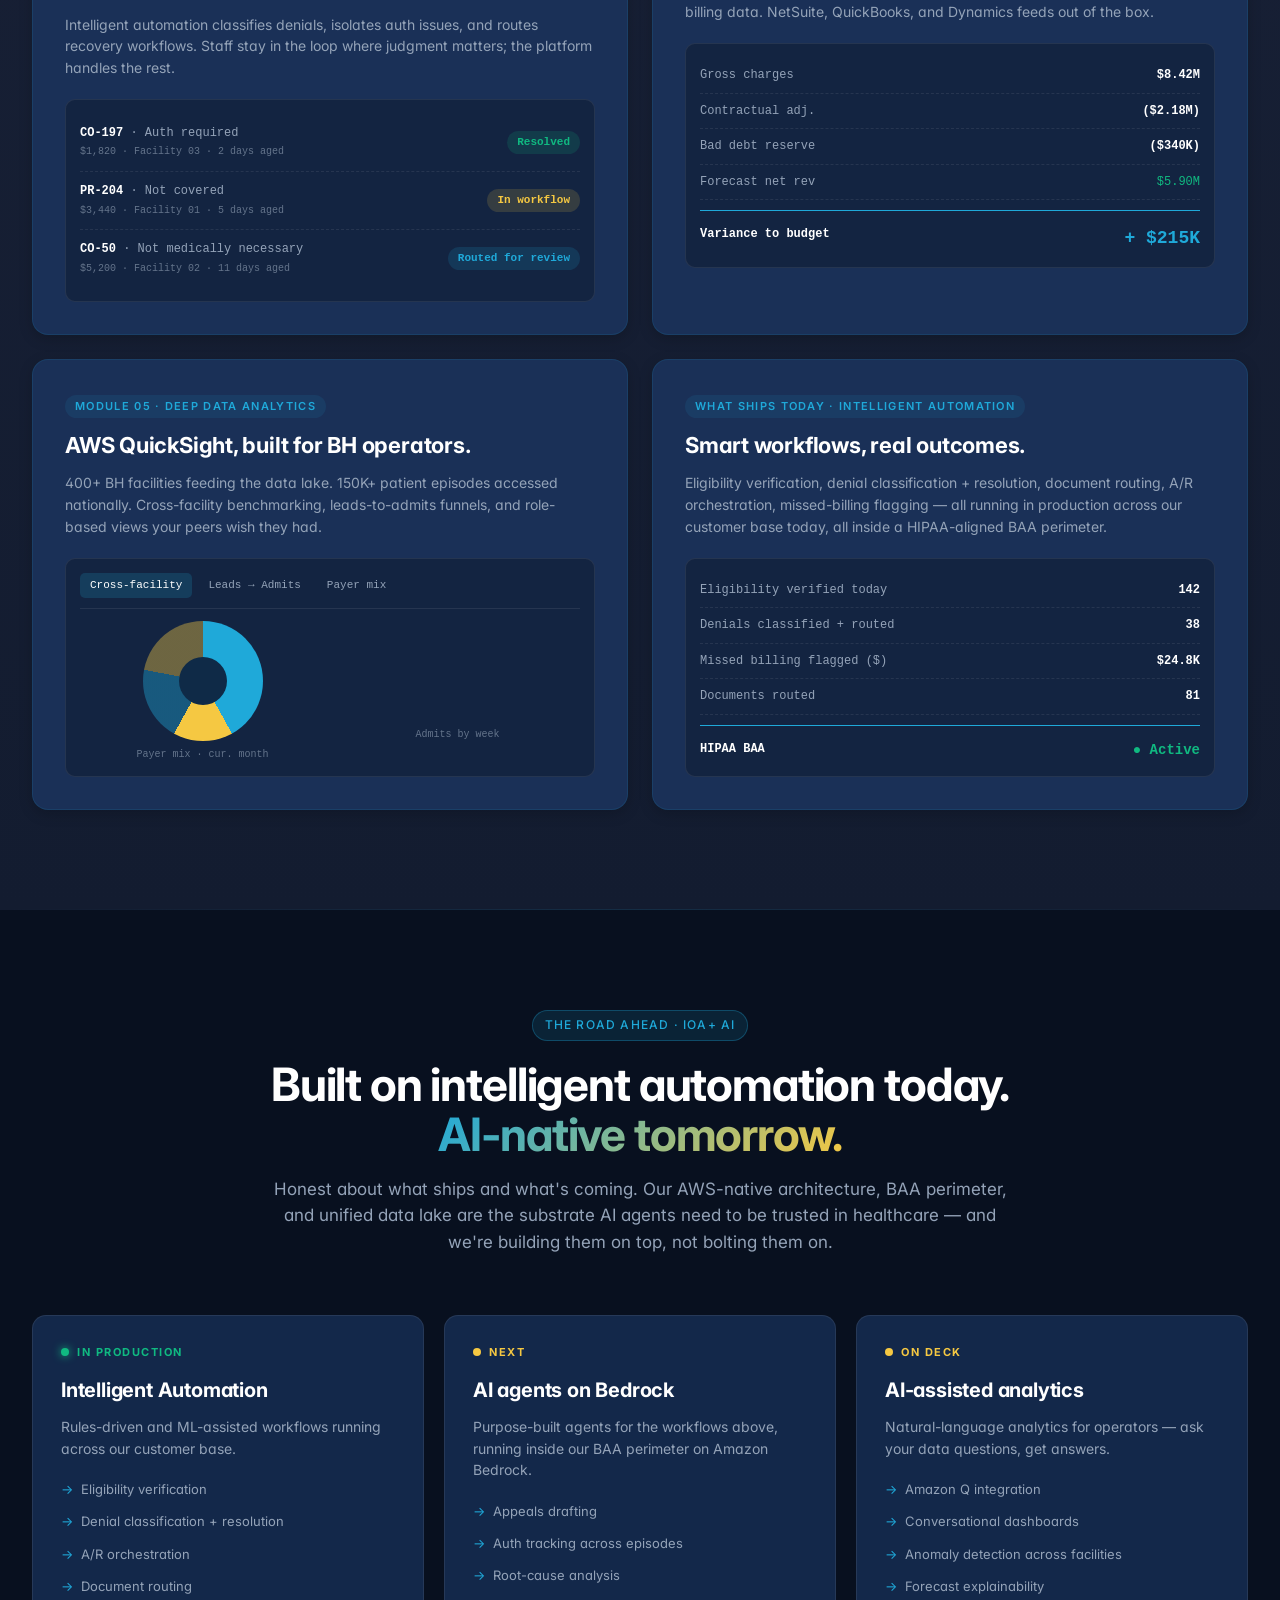
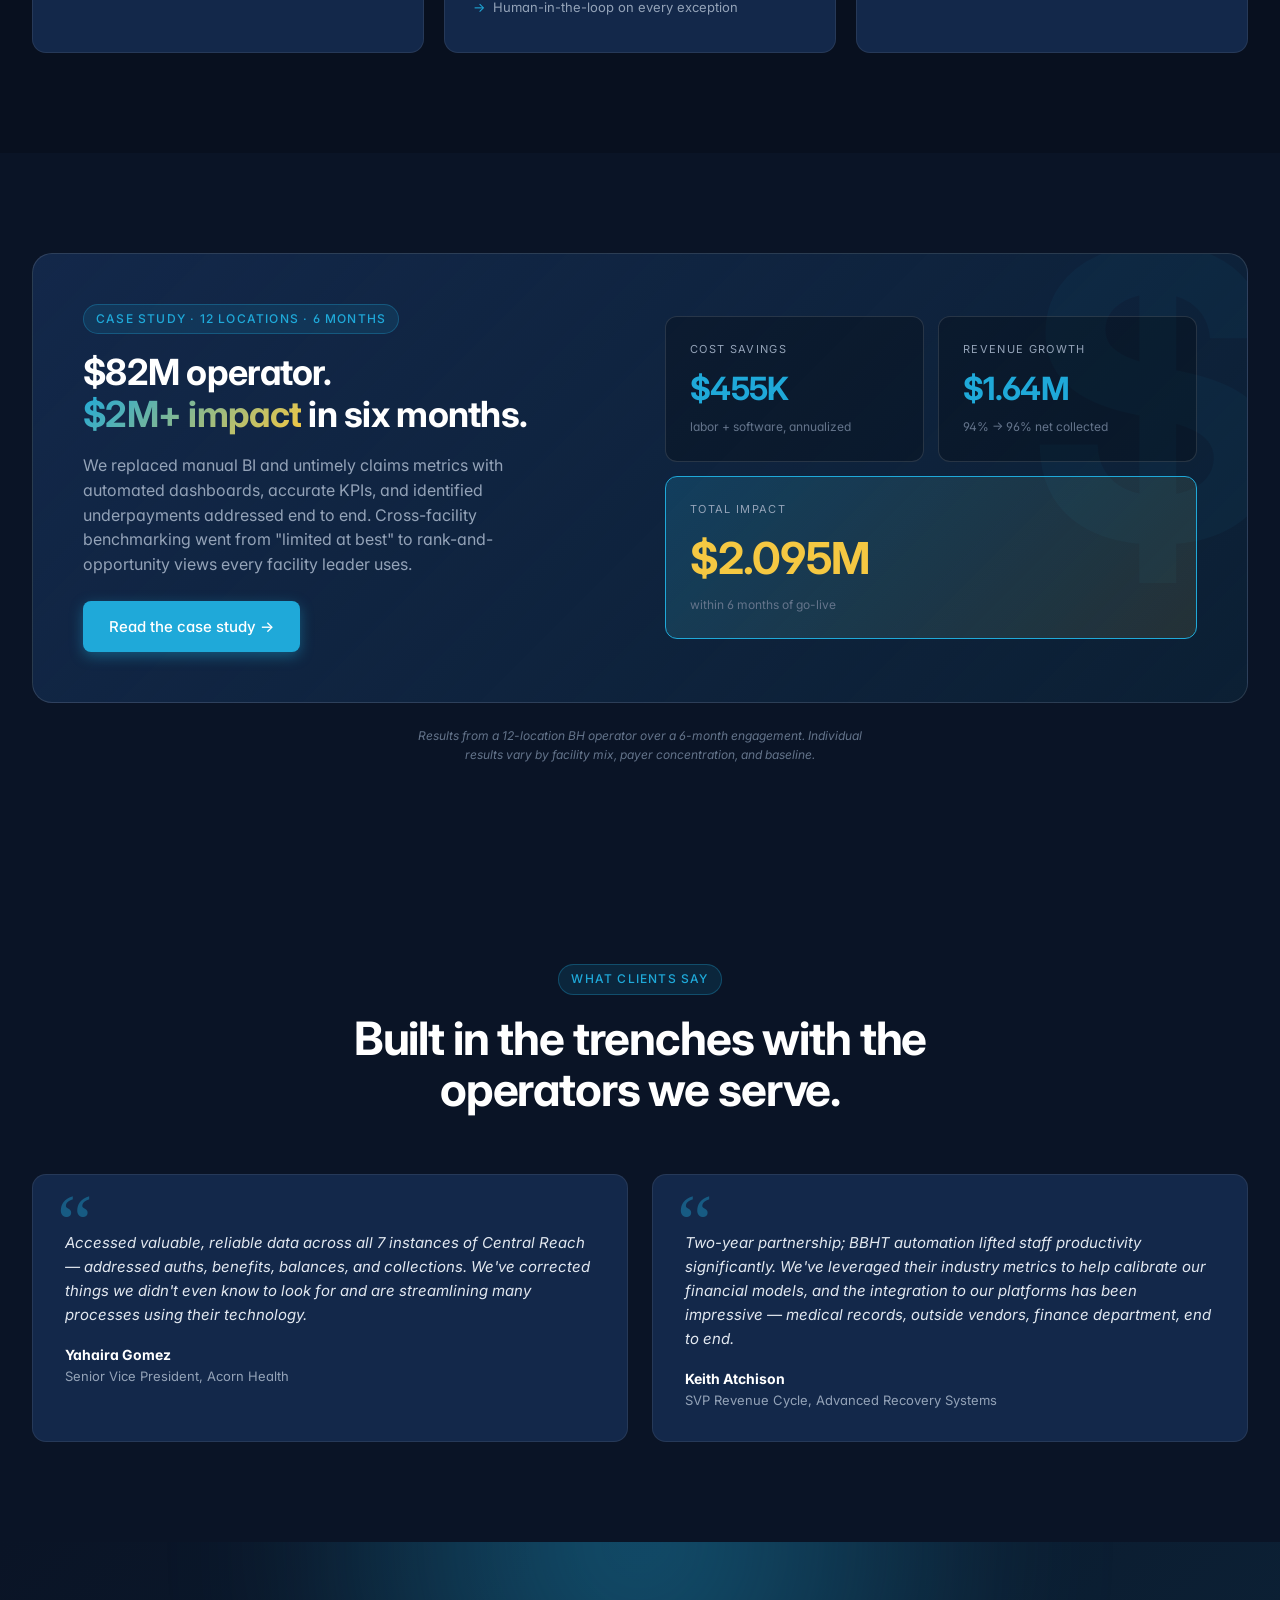
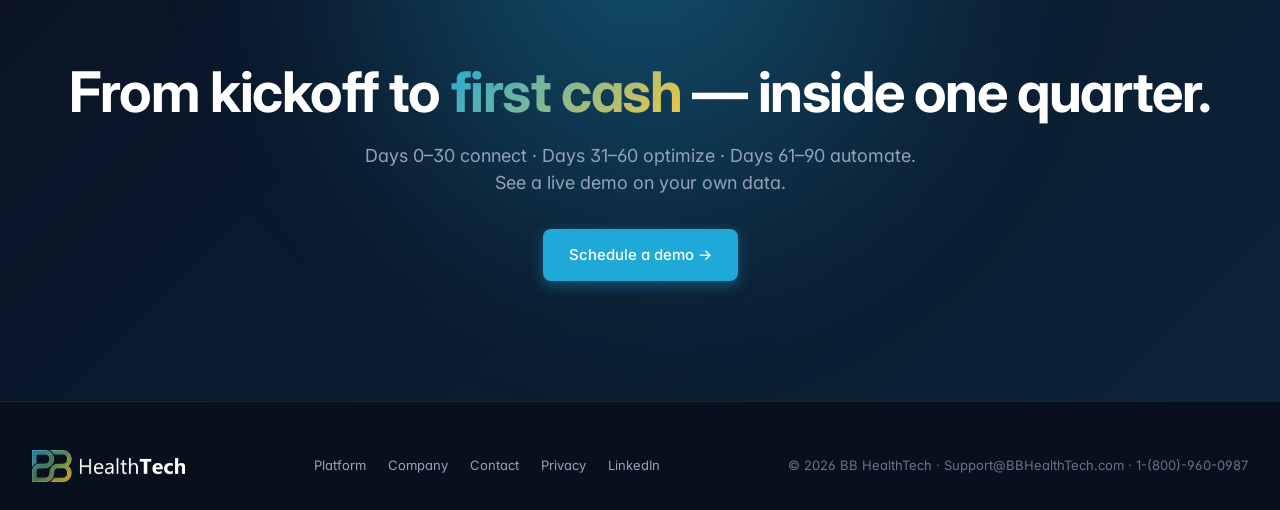
==== commit 3d21bff7: "Replace hotlinked Sunwave Health logo with local clean SVG logo" ====
--- a/index.html
+++ b/index.html
@@ -169,7 +169,7 @@
       <a class="integ-chip" href="https://kipuhealth.com/" target="_blank" rel="noopener"><img src="logos/KIPU%20EHR.png" alt="Kipu EHR" onerror="this.remove()"><span class="name">Kipu EHR</span></a>
       <a class="integ-chip" href="https://kipuhealth.com/" target="_blank" rel="noopener"><img src="logos/KIPU%20RCM.png" alt="Kipu RCM" onerror="this.remove()"><span class="name">Kipu RCM</span></a>
       <a class="integ-chip" href="https://www.collaboratemd.com/" target="_blank" rel="noopener"><img src="https://www.collaboratemd.com/wp-content/uploads/2026/03/2026_CMDbyEH_Logo_Master_-by-EH-FullColor.png" alt="CollaborateMD" onerror="this.remove()"><span class="name">CollaborateMD</span></a>
-      <a class="integ-chip" href="https://sunwavehealth.com/" target="_blank" rel="noopener"><span class="logo-card"><img src="https://www.sunwavehealth.com/wp-content/uploads/2024/07/Sunwave-Health-Logo-150px.png" alt="Sunwave" onerror="this.parentElement.remove()"></span><span class="name">Sunwave</span></a>
+      <a class="integ-chip" href="https://sunwavehealth.com/" target="_blank" rel="noopener"><img src="logos/sunwave.svg" alt="Sunwave" onerror="this.remove()"><span class="name">Sunwave</span></a>
       <a class="integ-chip" href="https://lightningstep.com/" target="_blank" rel="noopener"><img src="https://cdn.prod.website-files.com/67d82b611bf9d5cc71bb556d/67d843101156d984fc4d166d_ls-logo-header.svg" alt="Lightning Step" onerror="this.remove()"><span class="name">Lightning Step</span></a>
       <a class="integ-chip text-only" href="https://www.salesforce.com/" target="_blank" rel="noopener"><span class="name">Salesforce</span></a>
       <a class="integ-chip text-only" href="https://www.waystar.com/" target="_blank" rel="noopener"><span class="name">Waystar</span></a>
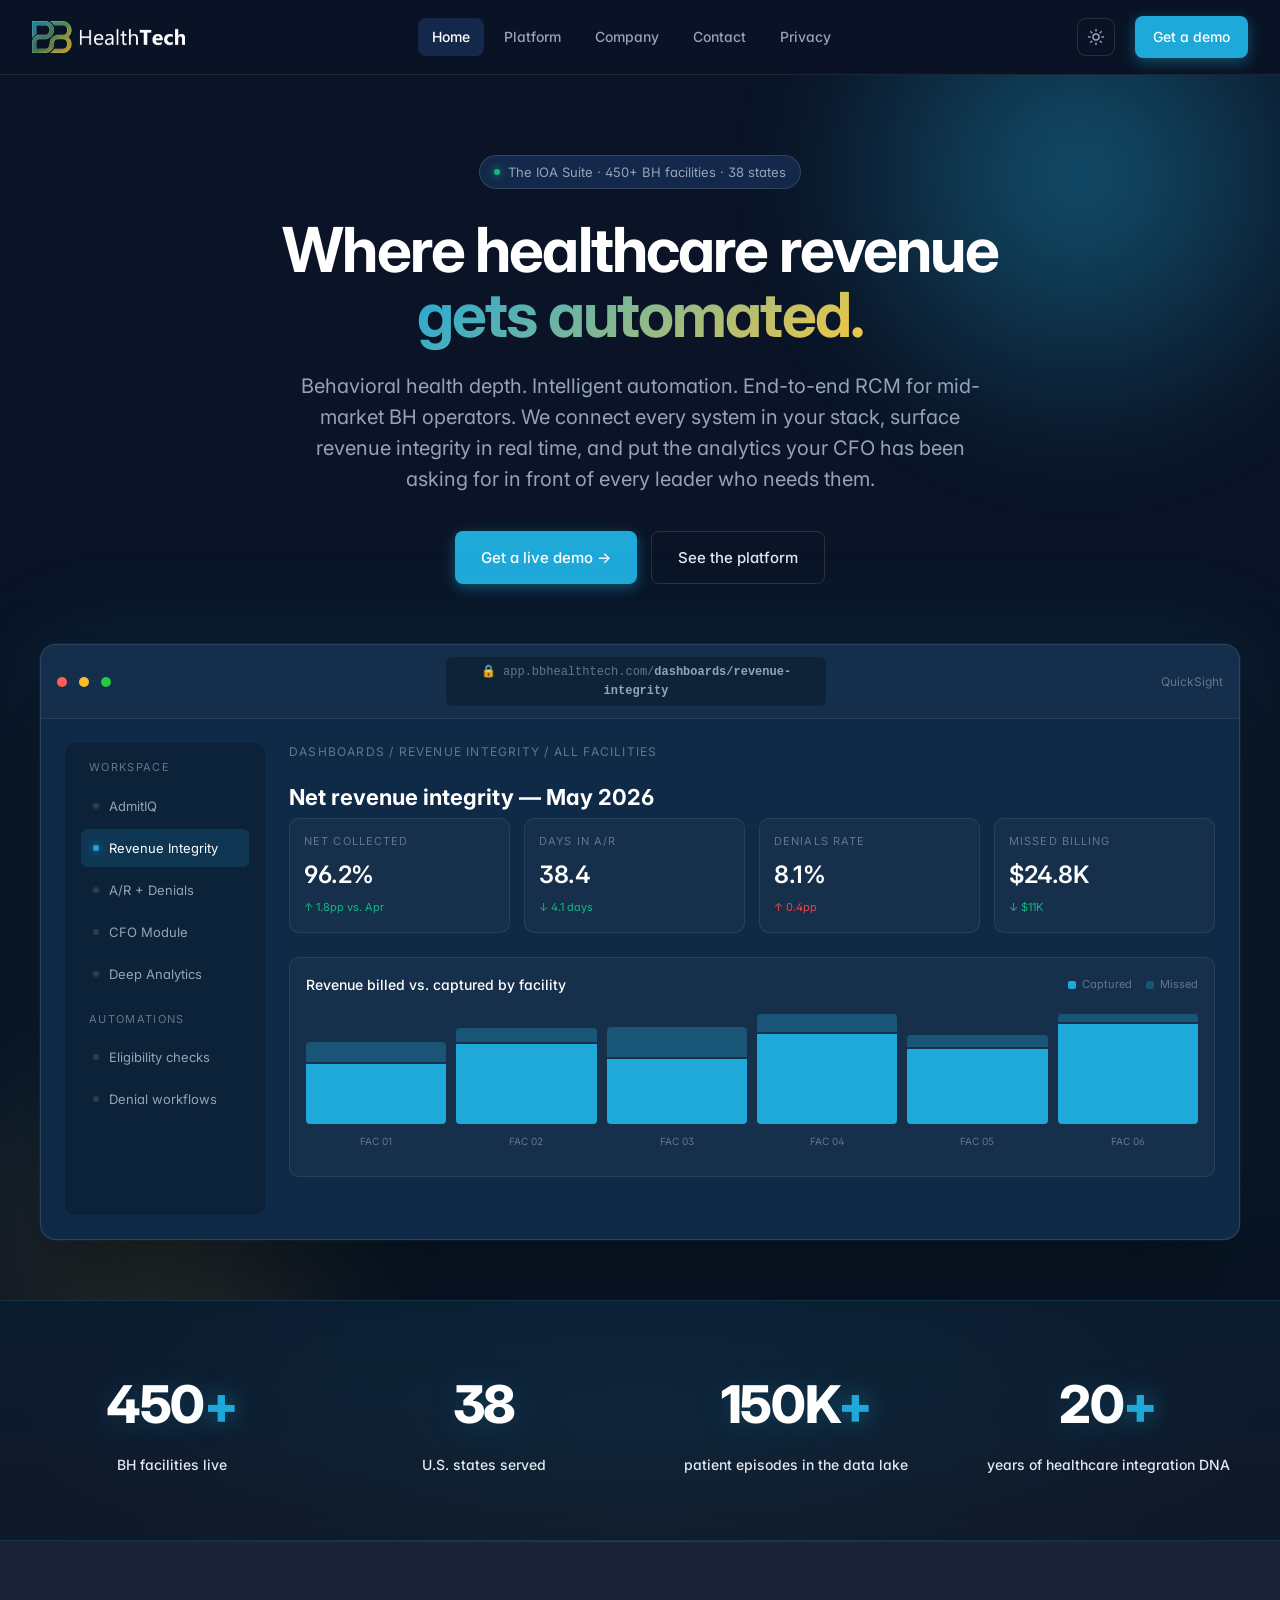
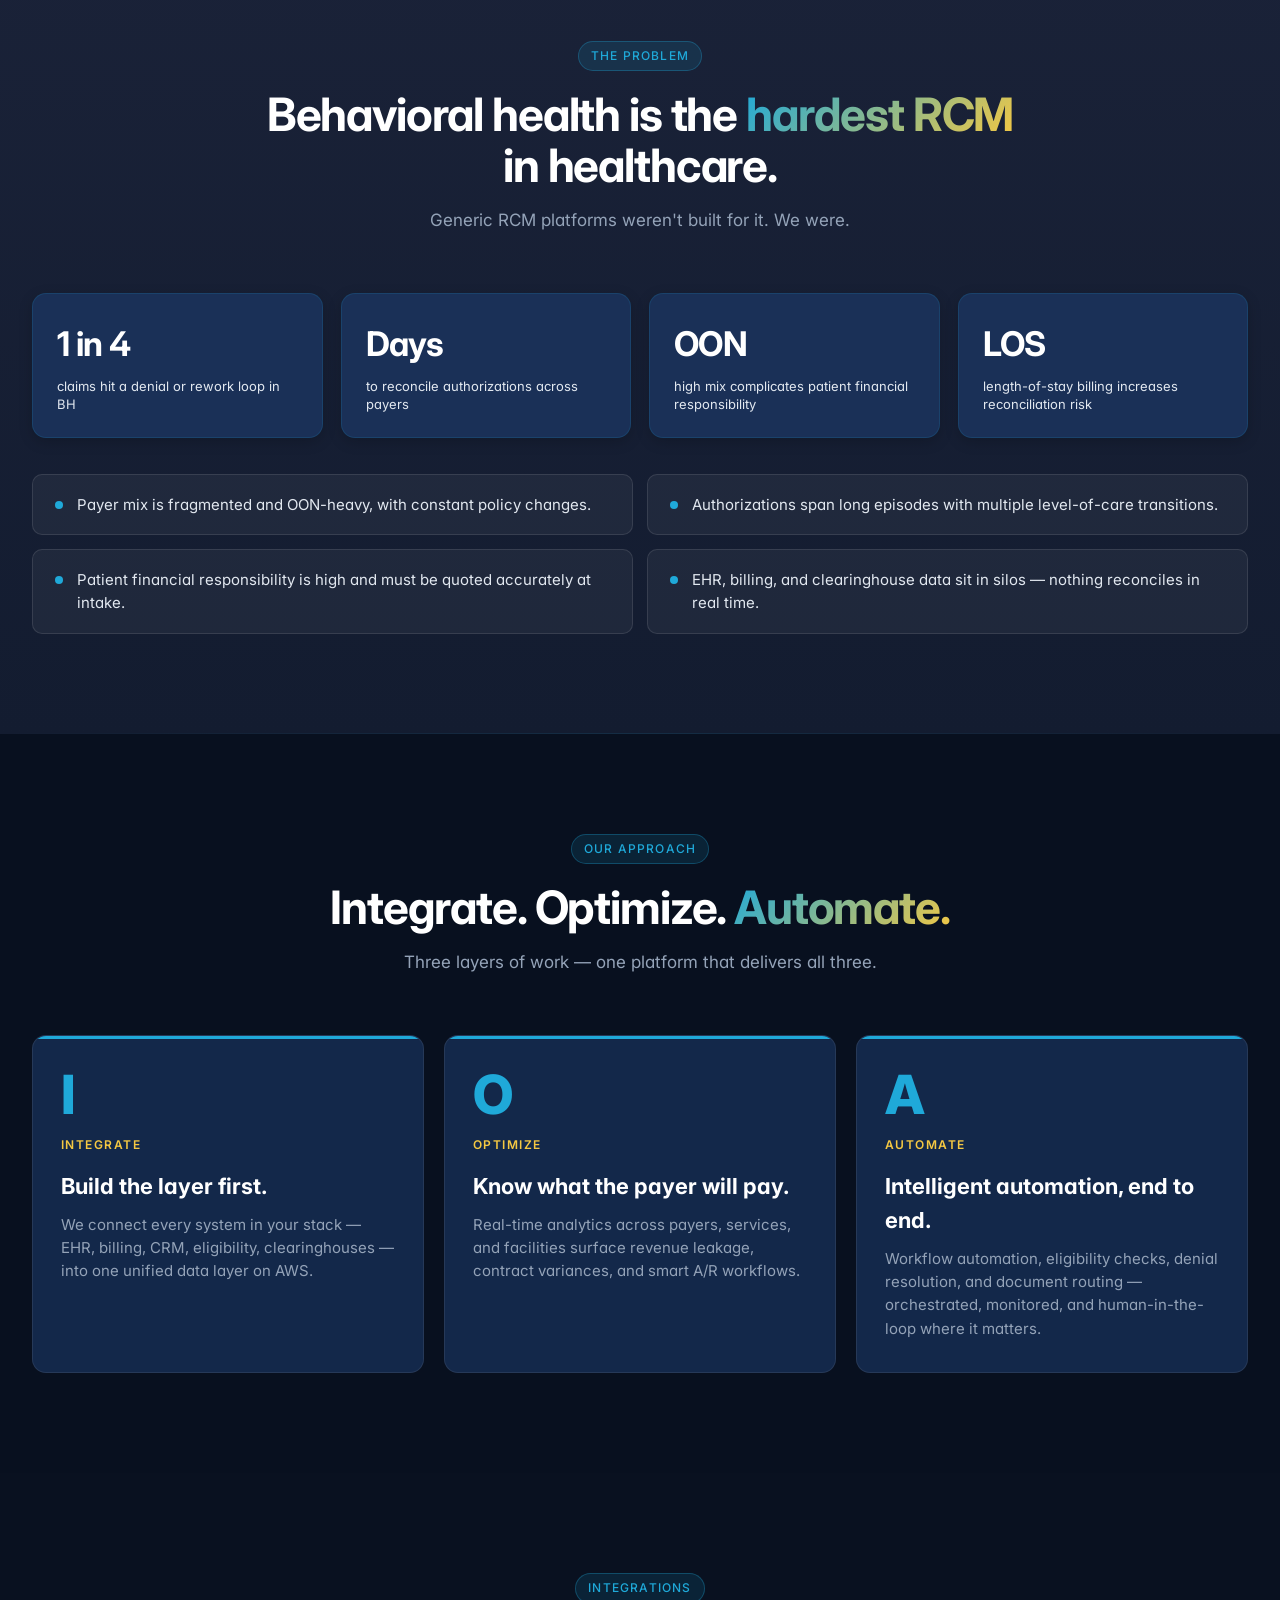
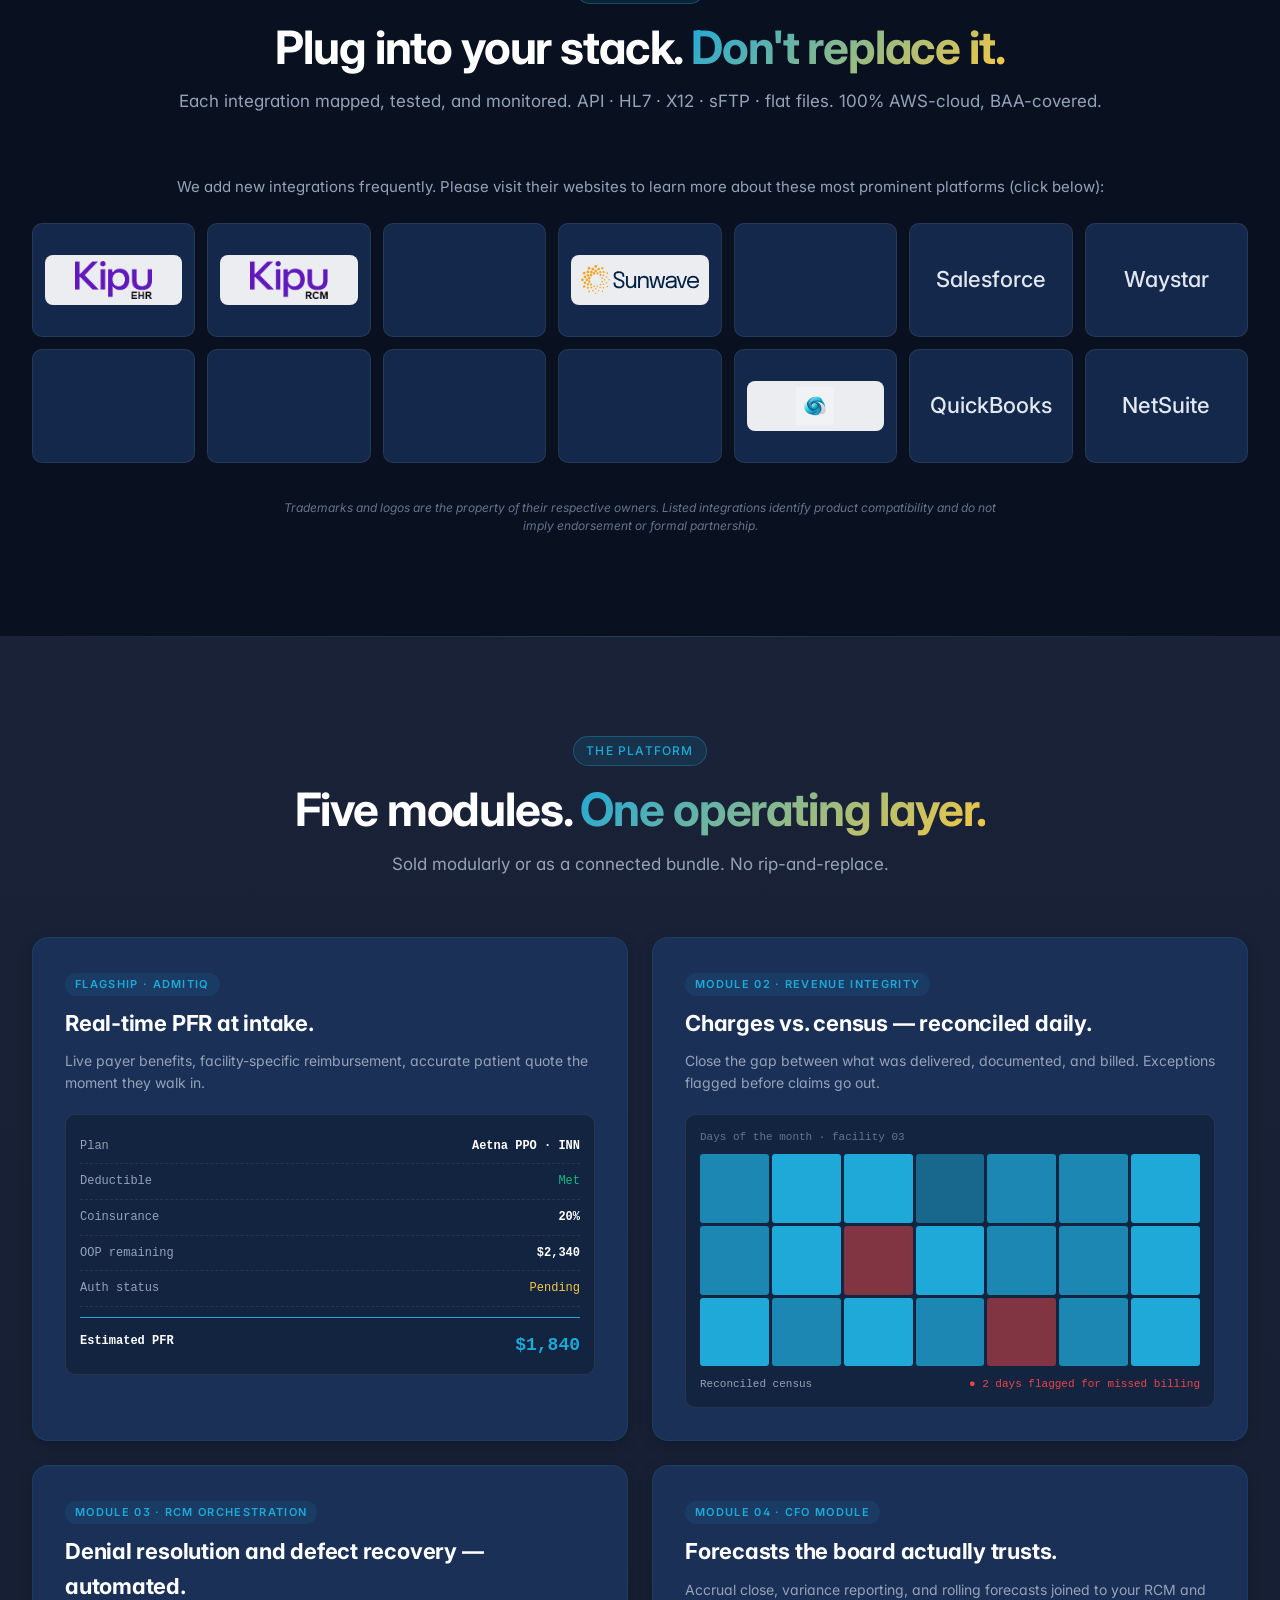
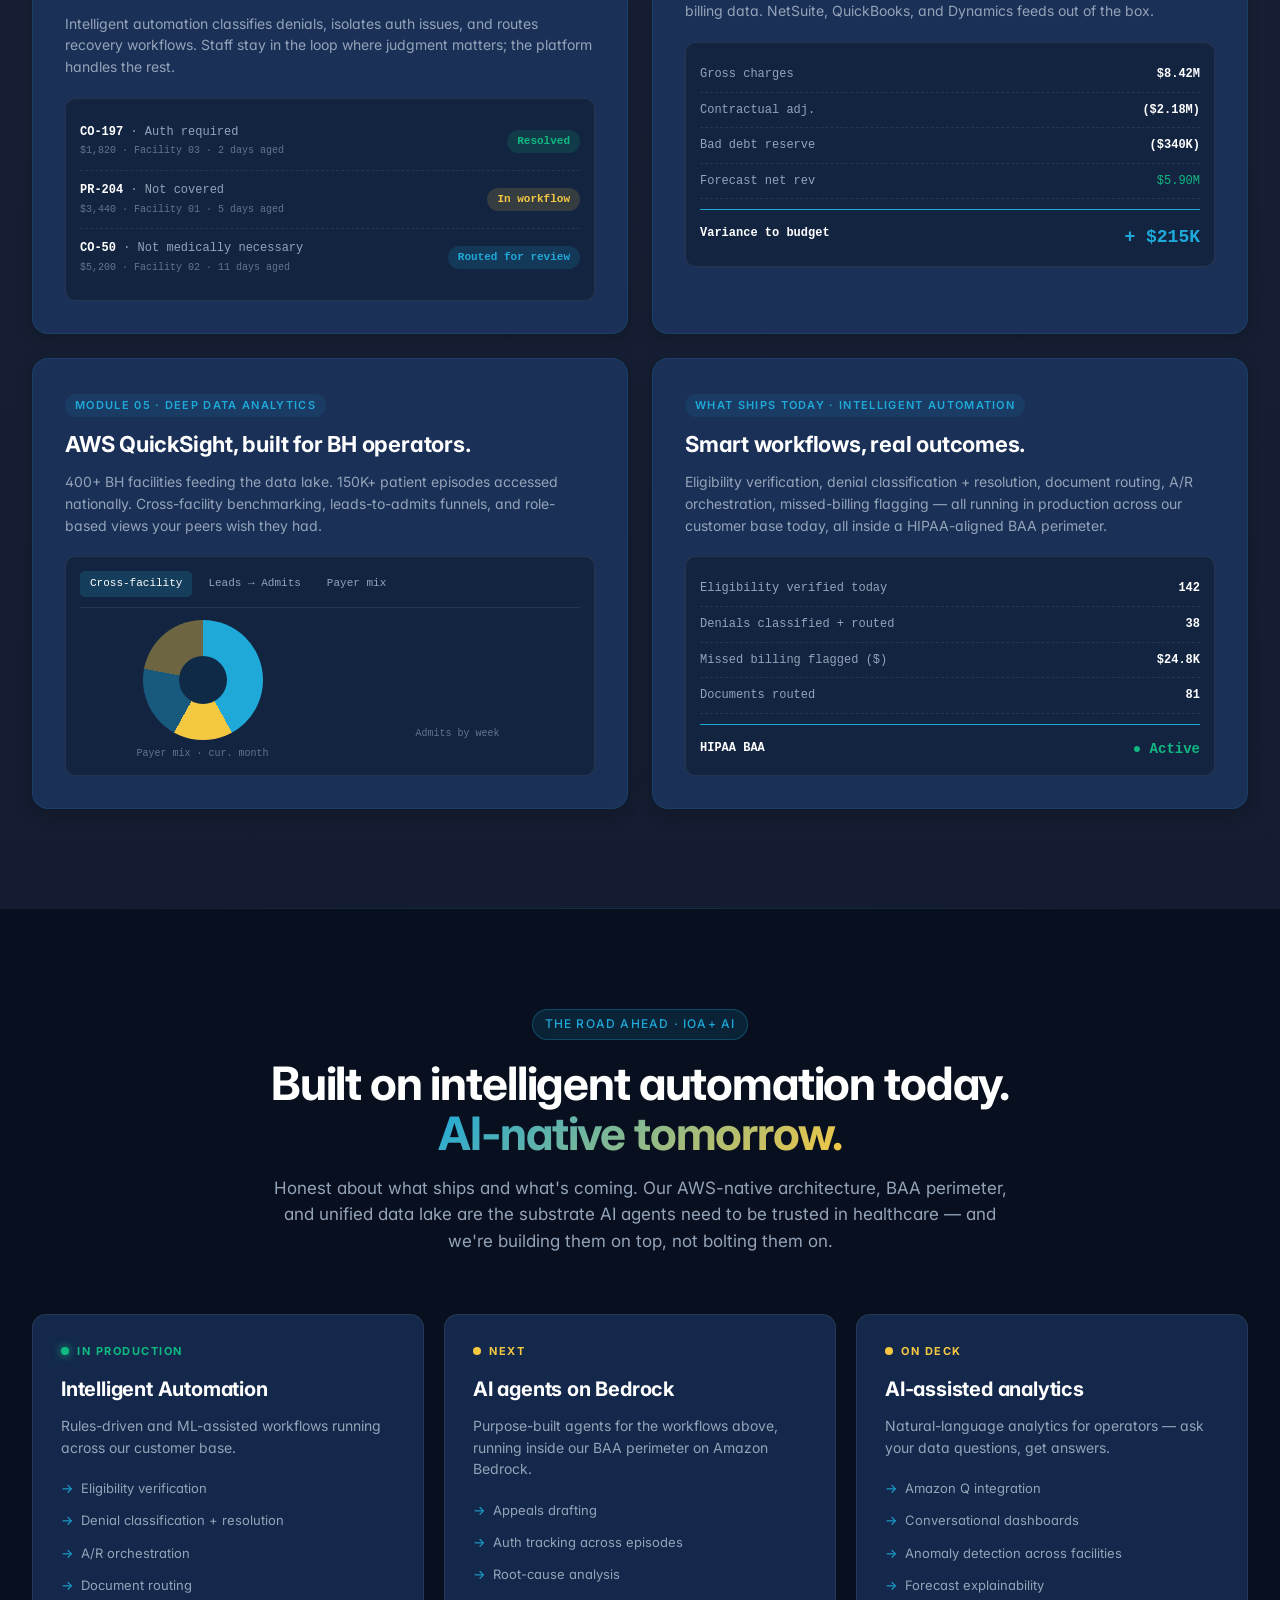
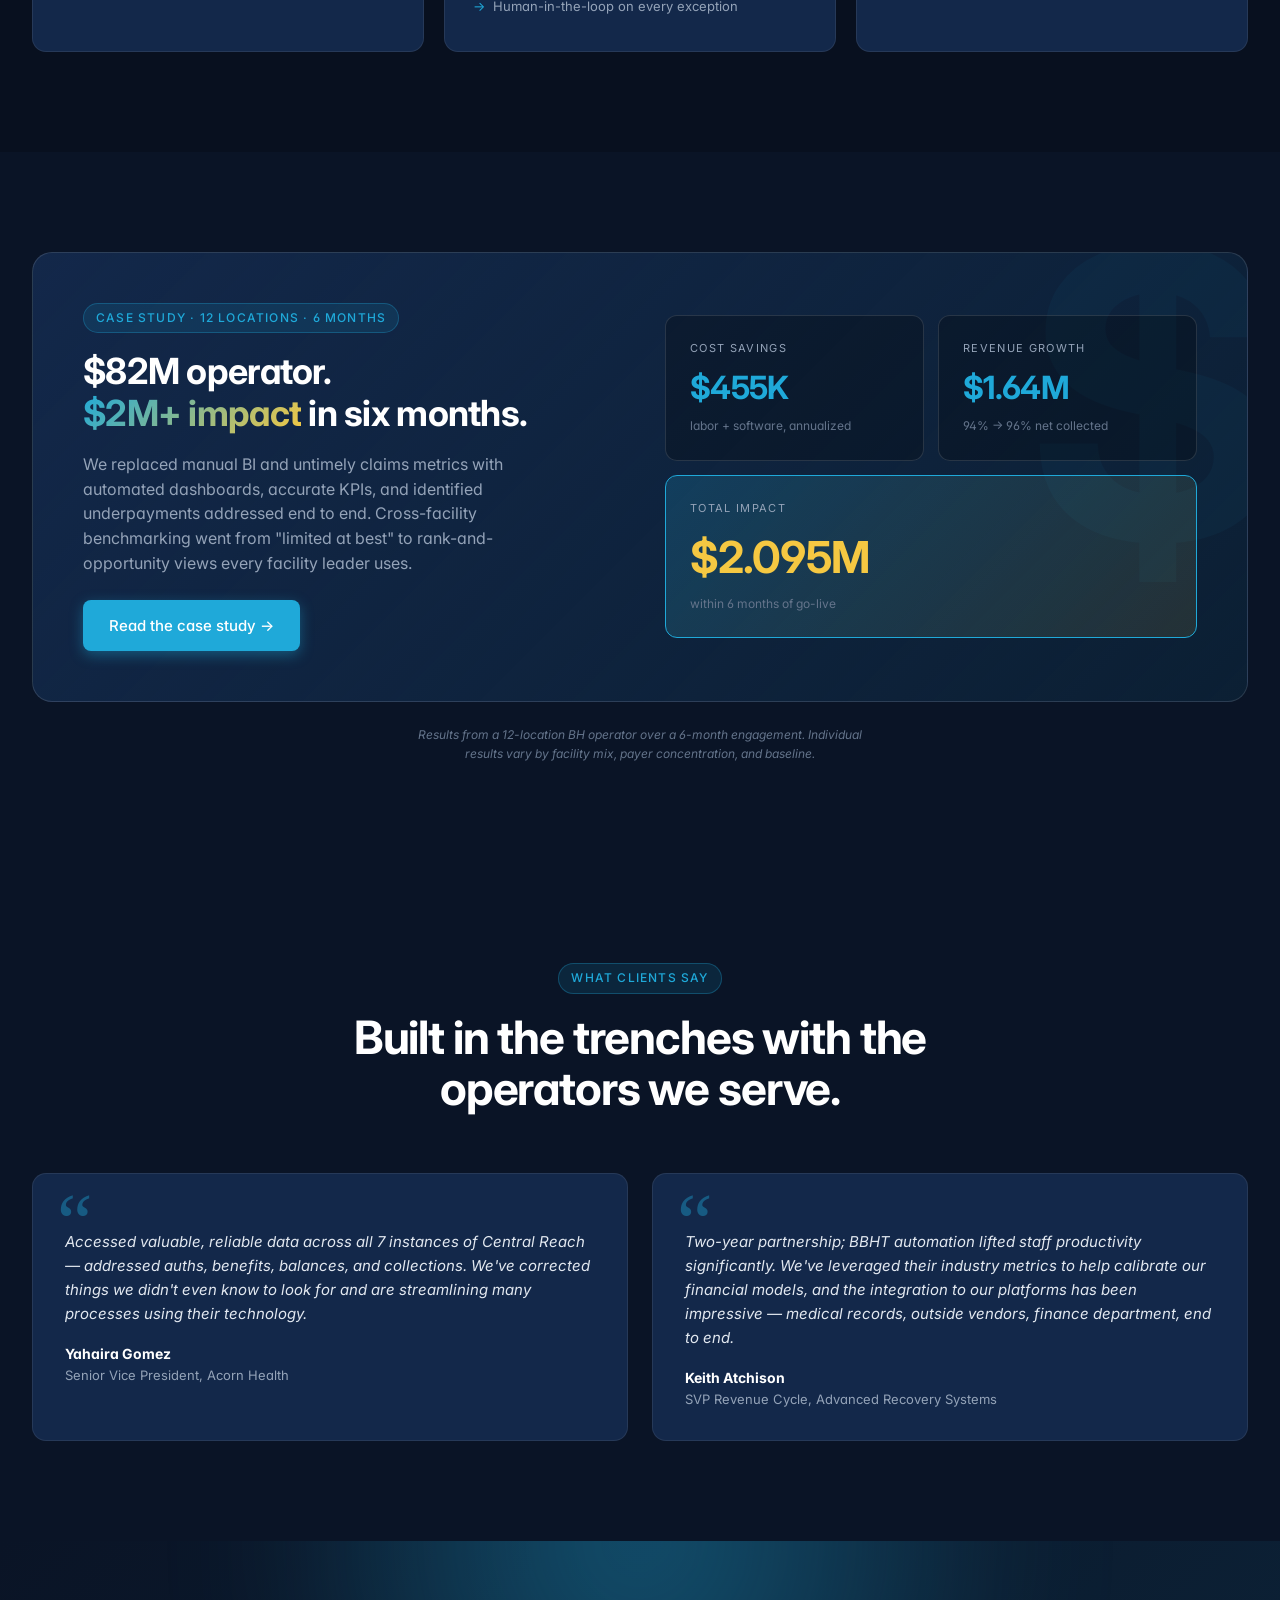
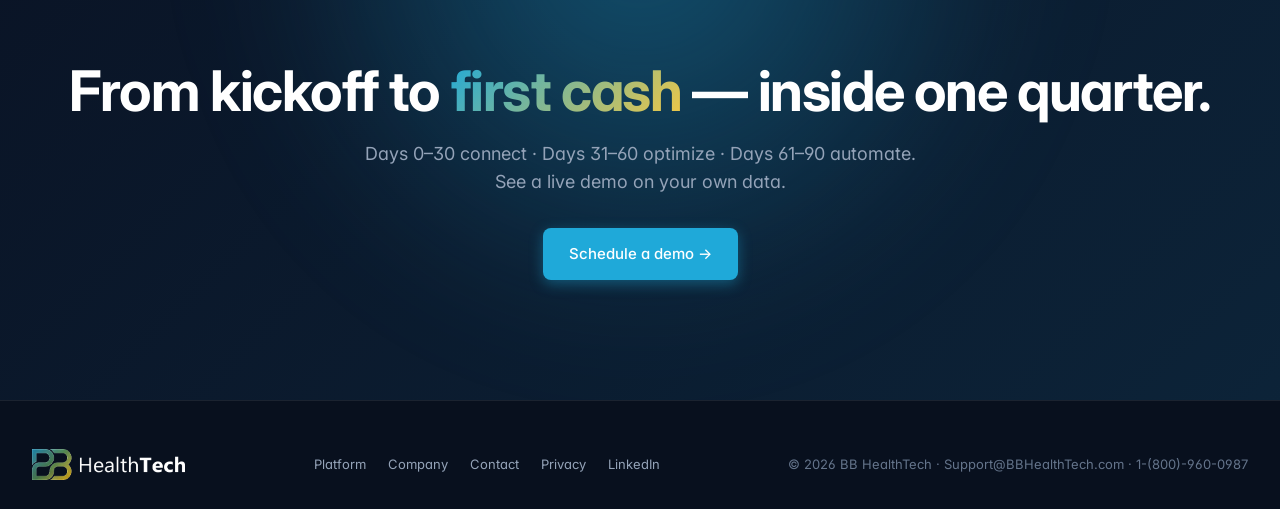
==== commit 58eb9950: "Remove labels under integration logos and host HiLite Health logo locally" ====
--- a/index.html
+++ b/index.html
@@ -166,18 +166,18 @@
     </div>
     <p class="integ-intro">We add new integrations frequently. Please visit their websites to learn more about these most prominent platforms (click below):</p>
     <div class="integ-marquee">
-      <a class="integ-chip" href="https://kipuhealth.com/" target="_blank" rel="noopener"><img src="logos/KIPU%20EHR.png" alt="Kipu EHR" onerror="this.remove()"><span class="name">Kipu EHR</span></a>
-      <a class="integ-chip" href="https://kipuhealth.com/" target="_blank" rel="noopener"><img src="logos/KIPU%20RCM.png" alt="Kipu RCM" onerror="this.remove()"><span class="name">Kipu RCM</span></a>
-      <a class="integ-chip" href="https://www.collaboratemd.com/" target="_blank" rel="noopener"><img src="https://www.collaboratemd.com/wp-content/uploads/2026/03/2026_CMDbyEH_Logo_Master_-by-EH-FullColor.png" alt="CollaborateMD" onerror="this.remove()"><span class="name">CollaborateMD</span></a>
-      <a class="integ-chip" href="https://sunwavehealth.com/" target="_blank" rel="noopener"><img src="logos/sunwave.svg" alt="Sunwave" onerror="this.remove()"><span class="name">Sunwave</span></a>
-      <a class="integ-chip" href="https://lightningstep.com/" target="_blank" rel="noopener"><img src="https://cdn.prod.website-files.com/67d82b611bf9d5cc71bb556d/67d843101156d984fc4d166d_ls-logo-header.svg" alt="Lightning Step" onerror="this.remove()"><span class="name">Lightning Step</span></a>
+      <a class="integ-chip" href="https://kipuhealth.com/" target="_blank" rel="noopener"><img src="logos/KIPU%20EHR.png" alt="Kipu EHR" onerror="this.remove()"></a>
+      <a class="integ-chip" href="https://kipuhealth.com/" target="_blank" rel="noopener"><img src="logos/KIPU%20RCM.png" alt="Kipu RCM" onerror="this.remove()"></a>
+      <a class="integ-chip" href="https://www.collaboratemd.com/" target="_blank" rel="noopener"><img src="https://www.collaboratemd.com/wp-content/uploads/2026/03/2026_CMDbyEH_Logo_Master_-by-EH-FullColor.png" alt="CollaborateMD" onerror="this.remove()"></a>
+      <a class="integ-chip" href="https://sunwavehealth.com/" target="_blank" rel="noopener"><img src="logos/sunwave.svg" alt="Sunwave" onerror="this.remove()"></a>
+      <a class="integ-chip" href="https://lightningstep.com/" target="_blank" rel="noopener"><img src="https://cdn.prod.website-files.com/67d82b611bf9d5cc71bb556d/67d843101156d984fc4d166d_ls-logo-header.svg" alt="Lightning Step" onerror="this.remove()"></a>
       <a class="integ-chip text-only" href="https://www.salesforce.com/" target="_blank" rel="noopener"><span class="name">Salesforce</span></a>
       <a class="integ-chip text-only" href="https://www.waystar.com/" target="_blank" rel="noopener"><span class="name">Waystar</span></a>
-      <a class="integ-chip" href="https://www.advancedmd.com/" target="_blank" rel="noopener"><img src="https://www.advancedmd.com/wp-content/uploads/2026/03/advancedmd-logo-wordmark.svg" alt="AdvancedMD" onerror="this.remove()"><span class="name">AdvancedMD</span></a>
-      <a class="integ-chip" href="https://centralreach.com/" target="_blank" rel="noopener"><img src="https://centralreach.com/wp-content/uploads/2022/04/logo-centralreach.svg" alt="Central Reach" onerror="this.remove()"><span class="name">Central Reach</span></a>
-      <a class="integ-chip" href="https://www.ntst.com/" target="_blank" rel="noopener"><img src="https://www.ntst.com/-/media/logos/netsmart/logo-netsmart-color.svg" alt="Netsmart" onerror="this.remove()"><span class="name">Netsmart</span></a>
-      <a class="integ-chip" href="https://www.pverify.com/" target="_blank" rel="noopener"><img src="https://pverify.com/wp-content/uploads/2024/12/pVerify%E2%84%A2_Logo_Color.png" alt="pVerify" onerror="this.remove()"><span class="name">pVerify</span></a>
-      <a class="integ-chip" href="https://hilitehealth.com/" target="_blank" rel="noopener"><img src="https://hilitehealth.com/assets/hilite-logo-CnmSh60t.png" alt="HiLite Health" onerror="this.remove()"><span class="name">HiLite Health</span></a>
+      <a class="integ-chip" href="https://www.advancedmd.com/" target="_blank" rel="noopener"><img src="https://www.advancedmd.com/wp-content/uploads/2026/03/advancedmd-logo-wordmark.svg" alt="AdvancedMD" onerror="this.remove()"></a>
+      <a class="integ-chip" href="https://centralreach.com/" target="_blank" rel="noopener"><img src="https://centralreach.com/wp-content/uploads/2022/04/logo-centralreach.svg" alt="Central Reach" onerror="this.remove()"></a>
+      <a class="integ-chip" href="https://www.ntst.com/" target="_blank" rel="noopener"><img src="https://www.ntst.com/-/media/logos/netsmart/logo-netsmart-color.svg" alt="Netsmart" onerror="this.remove()"></a>
+      <a class="integ-chip" href="https://www.pverify.com/" target="_blank" rel="noopener"><img src="https://pverify.com/wp-content/uploads/2024/12/pVerify%E2%84%A2_Logo_Color.png" alt="pVerify" onerror="this.remove()"></a>
+      <a class="integ-chip" href="https://hilitehealth.com/" target="_blank" rel="noopener"><img src="logos/hilite.png" alt="HiLite Health" onerror="this.remove()"></a>
       <a class="integ-chip text-only" href="https://quickbooks.intuit.com/" target="_blank" rel="noopener"><span class="name">QuickBooks</span></a>
       <a class="integ-chip text-only" href="https://www.netsuite.com/" target="_blank" rel="noopener"><span class="name">NetSuite</span></a>
     </div>
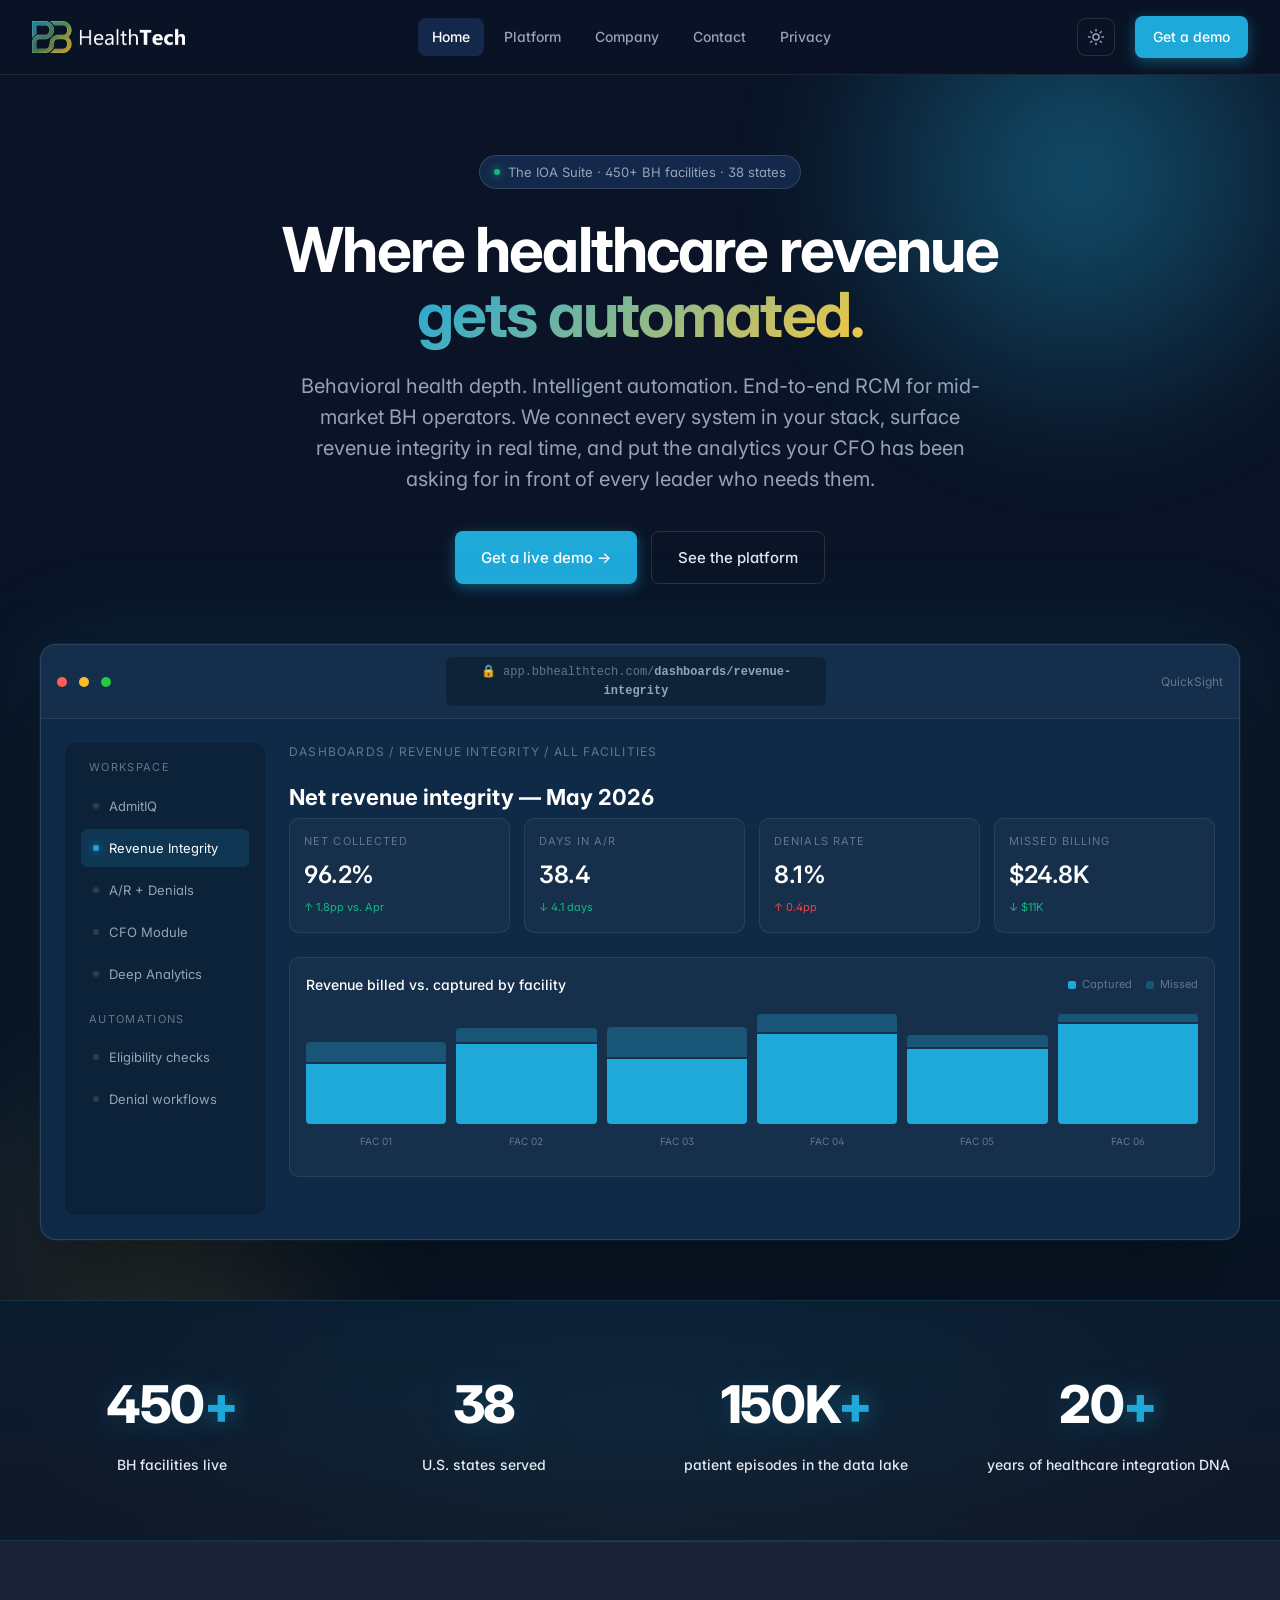
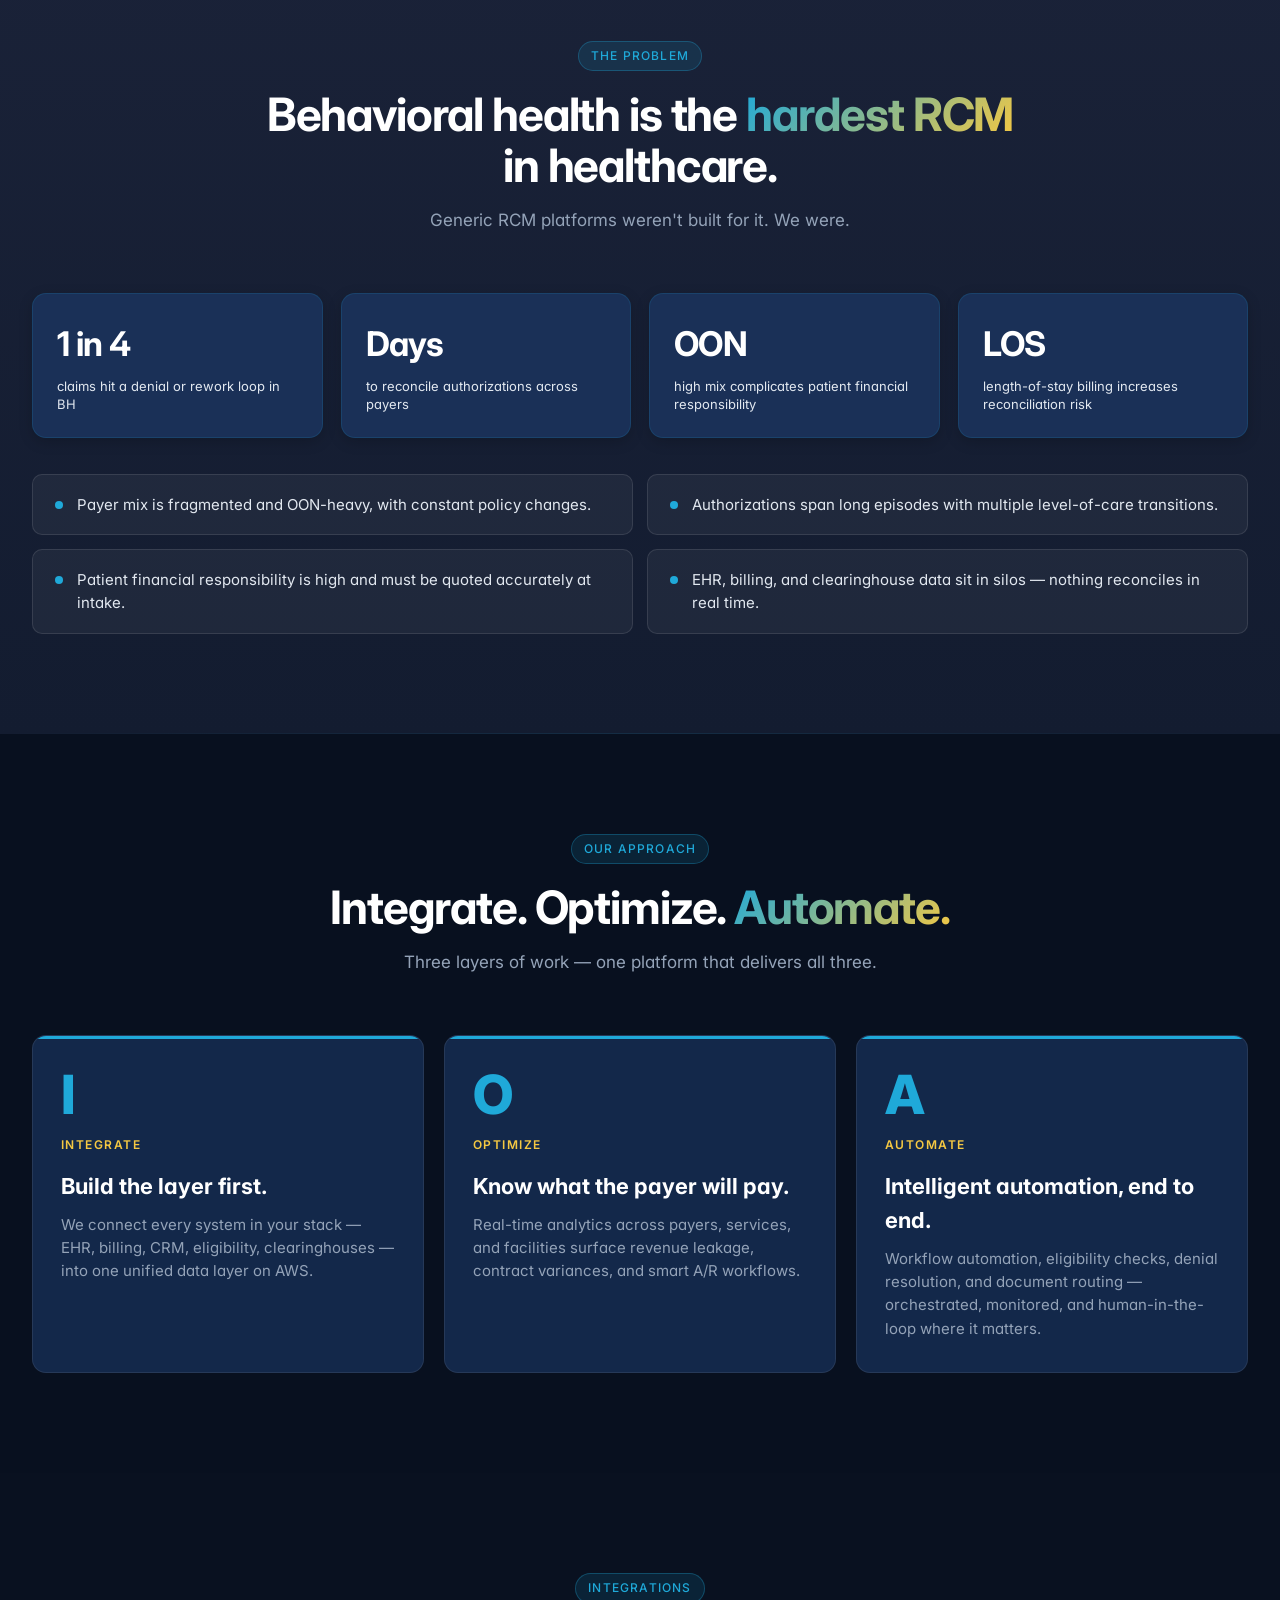
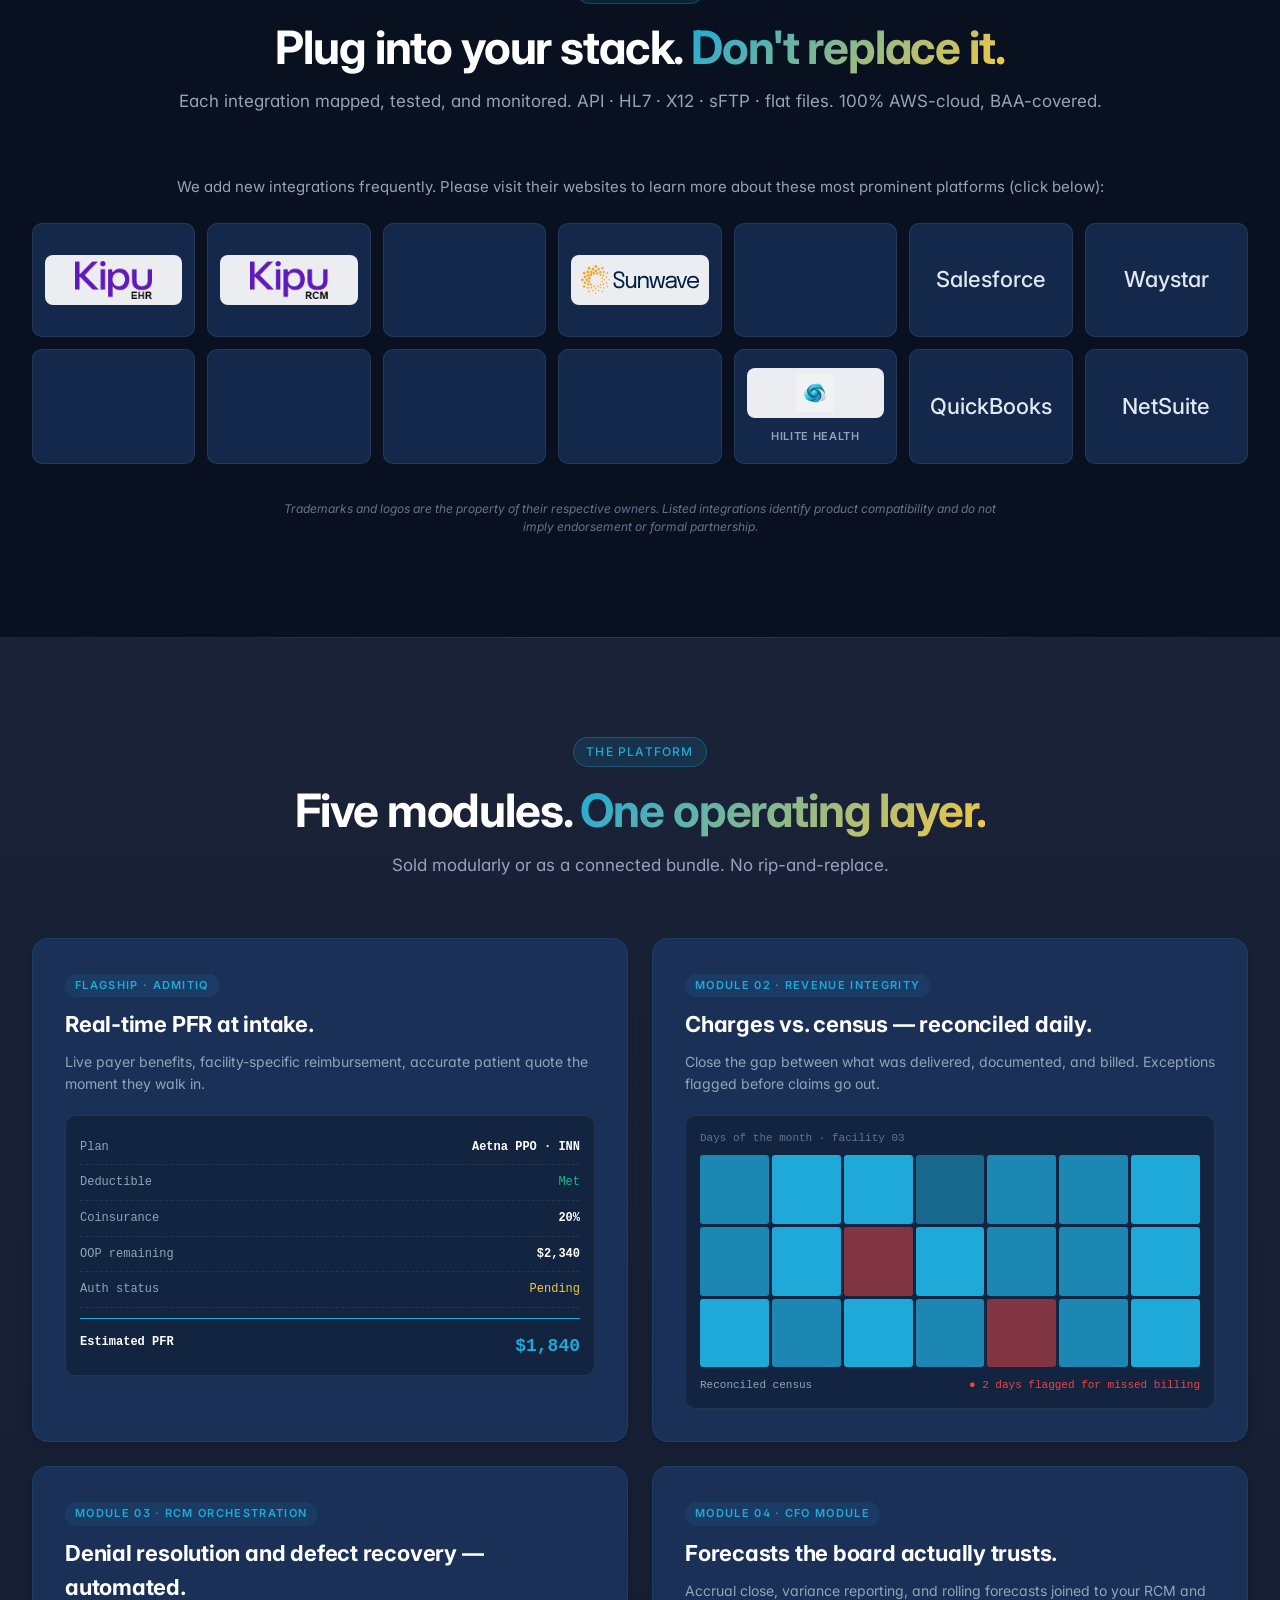
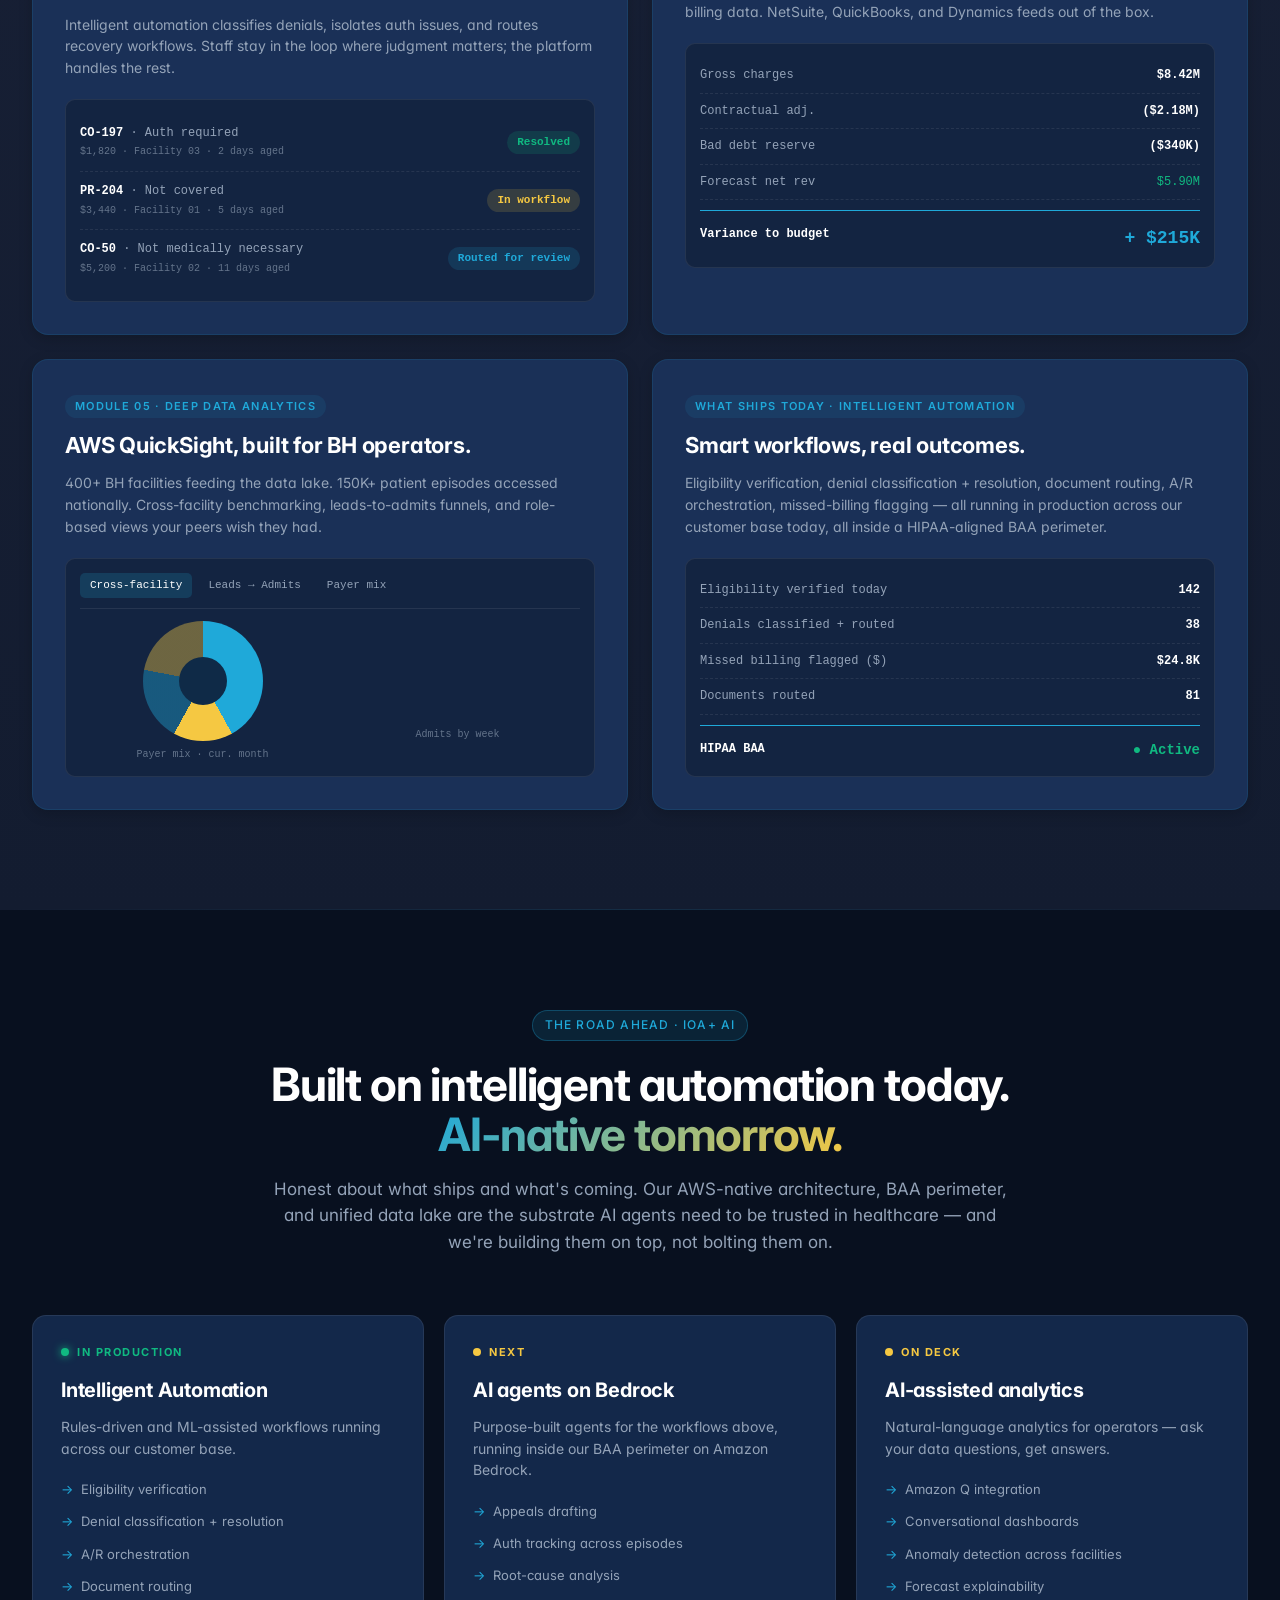
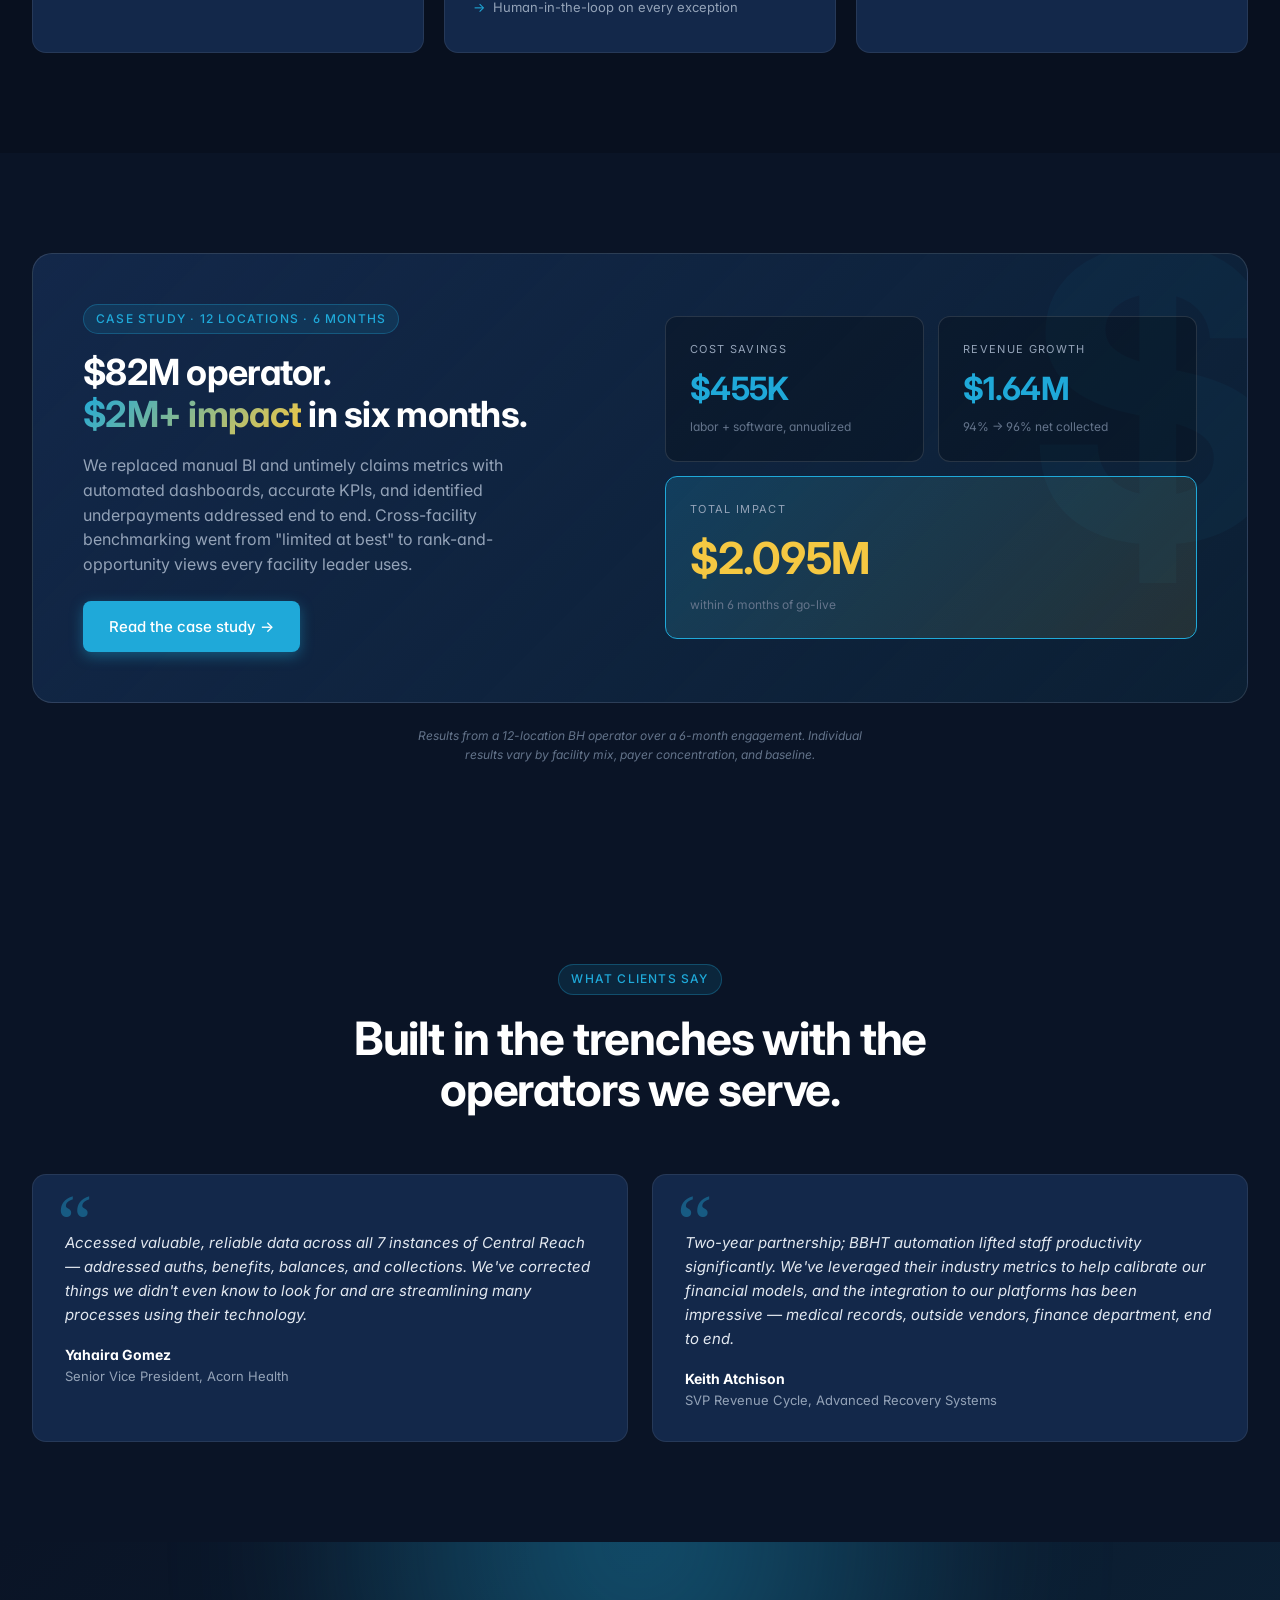
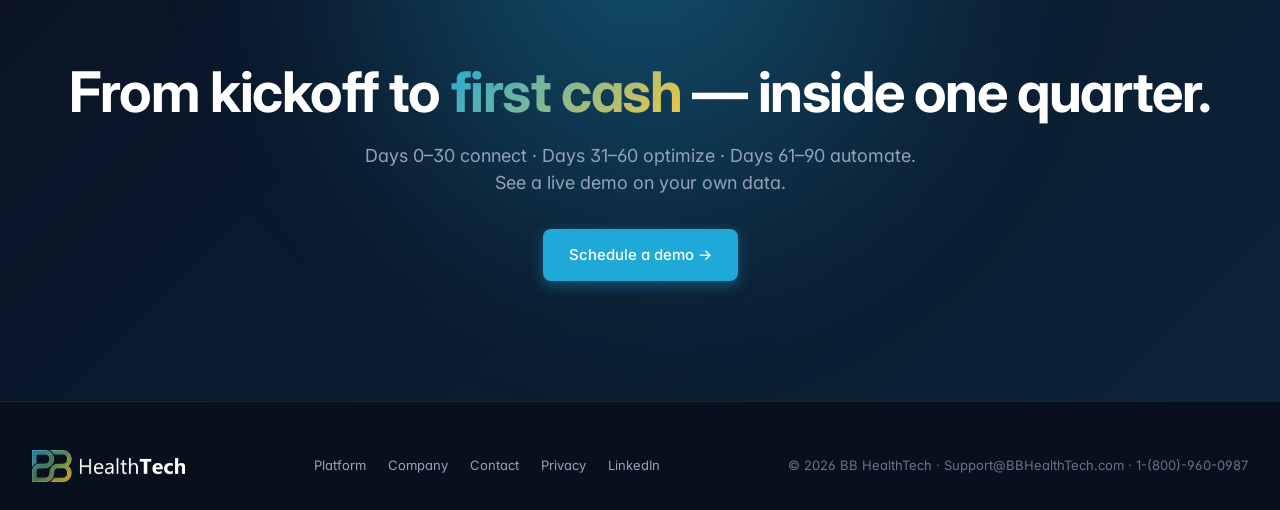
==== commit 61270259: "Restore name label for HiLite Health integration chip" ====
--- a/index.html
+++ b/index.html
@@ -177,7 +177,7 @@
       <a class="integ-chip" href="https://centralreach.com/" target="_blank" rel="noopener"><img src="https://centralreach.com/wp-content/uploads/2022/04/logo-centralreach.svg" alt="Central Reach" onerror="this.remove()"></a>
       <a class="integ-chip" href="https://www.ntst.com/" target="_blank" rel="noopener"><img src="https://www.ntst.com/-/media/logos/netsmart/logo-netsmart-color.svg" alt="Netsmart" onerror="this.remove()"></a>
       <a class="integ-chip" href="https://www.pverify.com/" target="_blank" rel="noopener"><img src="https://pverify.com/wp-content/uploads/2024/12/pVerify%E2%84%A2_Logo_Color.png" alt="pVerify" onerror="this.remove()"></a>
-      <a class="integ-chip" href="https://hilitehealth.com/" target="_blank" rel="noopener"><img src="logos/hilite.png" alt="HiLite Health" onerror="this.remove()"></a>
+      <a class="integ-chip" href="https://hilitehealth.com/" target="_blank" rel="noopener"><img src="logos/hilite.png" alt="HiLite Health" onerror="this.remove()"><span class="name">HiLite Health</span></a>
       <a class="integ-chip text-only" href="https://quickbooks.intuit.com/" target="_blank" rel="noopener"><span class="name">QuickBooks</span></a>
       <a class="integ-chip text-only" href="https://www.netsuite.com/" target="_blank" rel="noopener"><span class="name">NetSuite</span></a>
     </div>
